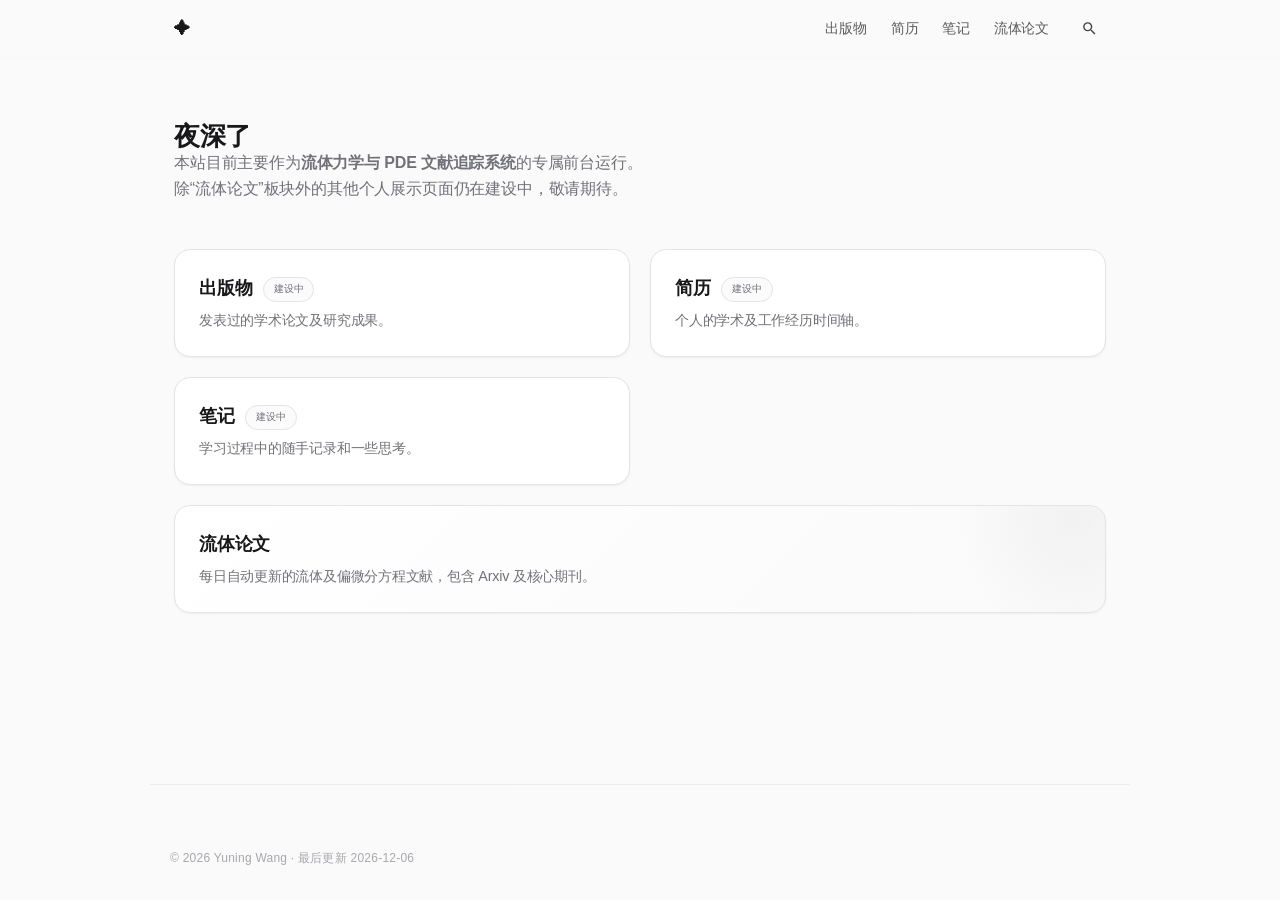
==== index.html @ fb89b142 "style: apply high-end aesthetic guidelines (impeccable & taste-skill)" ====
<!DOCTYPE html>
<html lang="zh-CN">
<head>
    <meta charset="UTF-8">
    <meta name="viewport" content="width=device-width, initial-scale=1.0">
    <meta name="description" content="个人主页 — 出版物、简历与学习笔记">
    <link rel="icon" href="data:image/svg+xml,<svg xmlns='http://www.w3.org/2000/svg' viewBox='0 0 100 100'><text y='.9em' font-size='90'>✦</text></svg>">
    <title>主页</title>
    <link rel="stylesheet" href="style.css">
    <script src="script.js" defer></script>
    <script src="search.js" defer></script>
</head>
<body>
    <nav class="navbar">
        <div class="nav-inner">
            <a href="index.html" class="nav-logo">✦</a>
            <div class="nav-links">
                <a href="publications.html">出版物</a>
                <a href="resume.html">简历</a>
                <a href="notes.html">笔记</a>
                <a href="fluids.html">流体论文</a>
                <button id="search-btn" class="search-btn" aria-label="搜索"><svg viewBox="0 0 24 24"><path d="M15.5 14h-.79l-.28-.27A6.471 6.471 0 0 0 16 9.5 6.5 6.5 0 1 0 9.5 16c1.61 0 3.09-.59 4.23-1.57l.27.28v.79l5 4.99L20.49 19l-4.99-5zm-6 0C7.01 14 5 11.99 5 9.5S7.01 5 9.5 5 14 7.01 14 9.5 11.99 14 9.5 14z"/></svg></button>
            </div>
        </div>
    </nav>

    <div id="search-overlay" class="search-overlay">
        <div class="search-panel">
            <div class="search-box">
                <div class="search-input-wrapper">
                    <svg viewBox="0 0 24 24"><path d="M15.5 14h-.79l-.28-.27A6.471 6.471 0 0 0 16 9.5 6.5 6.5 0 1 0 9.5 16c1.61 0 3.09-.59 4.23-1.57l.27.28v.79l5 4.99L20.49 19l-4.99-5zm-6 0C7.01 14 5 11.99 5 9.5S7.01 5 9.5 5 14 7.01 14 9.5 11.99 14 9.5 14z"/></svg>
                    <input id="search-input" class="search-input" type="text" placeholder="搜索" autocomplete="off">
                </div>
                <div id="search-label" class="search-results-label">快速链接</div>
                <div id="search-results" class="search-results"></div>
            </div>
        </div>
    </div>

    <main class="main stagger">
        <h1 class="page-title fade-in" id="greeting">你好</h1>
        <p class="page-desc fade-in" style="line-height: 1.6;">
            本站目前主要作为<strong>流体力学与 PDE 文献追踪系统</strong>的专属前台运行。<br>
            除“流体论文”板块外的其他个人展示页面仍在建设中，敬请期待。
        </p>
        
        <div class="bento-grid stagger fade-in">
            <a href="publications.html" class="bento-card fade-in">
                <span class="bento-title">出版物 <span class="badge construction">建设中</span></span>
                <span class="bento-desc">发表过的学术论文及研究成果。</span>
            </a>
            <a href="resume.html" class="bento-card fade-in">
                <span class="bento-title">简历 <span class="badge construction">建设中</span></span>
                <span class="bento-desc">个人的学术及工作经历时间轴。</span>
            </a>
            <a href="notes.html" class="bento-card fade-in">
                <span class="bento-title">笔记 <span class="badge construction">建设中</span></span>
                <span class="bento-desc">学习过程中的随手记录和一些思考。</span>
            </a>
            <a href="fluids.html" class="bento-card featured fade-in">
                <span class="bento-title">流体论文</span>
                <span class="bento-desc">每日自动更新的流体及偏微分方程文献，包含 Arxiv 及核心期刊。</span>
            </a>
        </div>
    </main>

    <footer class="site-footer">
        <span id="last-updated"></span>
    </footer>
</body>
</html>
---- style.css ----
:root {
    --bg: #fafafa;
    --text: #18181b;
    --text-secondary: #71717a;
    --border: #e4e4e7;
    --hover: rgba(0, 0, 0, 0.04);
    --accent: #18181b;
    --link: #0066cc;
    --nav-bg: rgba(250, 250, 250, 0.72);
    --surface: #ffffff;
    --shadow-sm: 0 1px 2px 0 rgba(0, 0, 0, 0.05);
    --shadow-md: 0 4px 6px -1px rgba(0, 0, 0, 0.1), 0 2px 4px -1px rgba(0, 0, 0, 0.06);
}

@media (prefers-color-scheme: dark) {
    :root {
        --bg: #09090b;
        --text: #f4f4f5;
        --text-secondary: #a1a1aa;
        --border: #27272a;
        --hover: rgba(255, 255, 255, 0.08);
        --accent: #f4f4f5;
        --link: #3b82f6;
        --nav-bg: rgba(9, 9, 11, 0.72);
        --surface: #18181b;
        --shadow-sm: 0 1px 2px 0 rgba(0, 0, 0, 0.5), inset 0 0 0 1px rgba(255, 255, 255, 0.1);
        --shadow-md: 0 4px 6px -1px rgba(0, 0, 0, 0.5), 0 2px 4px -1px rgba(0, 0, 0, 0.3), inset 0 0 0 1px rgba(255, 255, 255, 0.1);
    }
}

* {
    margin: 0;
    padding: 0;
    box-sizing: border-box;
}

html {
    scroll-behavior: smooth;
}

body {
    font-family: -apple-system, BlinkMacSystemFont, "Segoe UI", Roboto, Helvetica, Arial, sans-serif;
    line-height: 1.6;
    color: var(--text);
    background-color: var(--bg);
    display: flex;
    flex-direction: column;
    min-height: 100vh;
    padding: env(safe-area-inset-top) env(safe-area-inset-right) env(safe-area-inset-bottom) env(safe-area-inset-left);
    -webkit-font-smoothing: antialiased;
    -moz-osx-font-smoothing: grayscale;
    font-size: 15px;
    letter-spacing: -0.015em;
}

/* ========== Selection ========== */
::selection {
    background: rgba(0, 102, 204, 0.2);
    color: var(--text);
}

/* ========== Navbar ========== */
.navbar {
    width: 100%;
    background: var(--nav-bg);
    border-bottom: 1px solid rgba(210, 210, 215, 0.1);
    position: sticky;
    top: 0;
    z-index: 100;
    backdrop-filter: saturate(180%) blur(20px);
    -webkit-backdrop-filter: saturate(180%) blur(20px);
}

@media (prefers-color-scheme: dark) {
    .navbar {
        border-bottom: 1px solid rgba(66, 66, 69, 0.3);
    }
}

.nav-inner {
    max-width: 980px;
    margin: 0 auto;
    padding: 12px 24px;
    display: flex;
    justify-content: space-between;
    align-items: center;
}

.nav-logo {
    font-weight: 600;
    font-size: 1rem;
    color: var(--text);
    text-decoration: none;
    letter-spacing: -0.01em;
    transition: opacity 0.2s ease;
}

.nav-logo:hover {
    opacity: 0.7;
}

.nav-links {
    display: flex;
    align-items: center;
    gap: 24px;
}

.nav-links a {
    color: var(--text);
    text-decoration: none;
    font-size: 0.85rem;
    font-weight: 400;
    opacity: 0.7;
    transition: opacity 0.2s cubic-bezier(0.16, 1, 0.3, 1);
}

.nav-links a:hover,
.nav-links a.active {
    opacity: 1;
}

/* Mobile nav */
@media (max-width: 520px) {
    .nav-inner {
        padding: 12px 16px;
    }
    .nav-links {
        gap: 16px;
    }
}

/* ========== Main Content ========== */
.main {
    flex: 1;
    width: 100%;
    max-width: 980px;
    margin: 0 auto;
    padding: 64px 24px 96px;
}

@media (max-width: 520px) {
    .main {
        padding: 48px 16px 80px;
    }
}

/* ========== Typography ========== */
.page-title {
    font-size: 2rem;
    font-weight: 700;
    letter-spacing: -0.04em;
    line-height: 1.1;
    margin-bottom: 12px;
    text-wrap: balance;
}

.page-desc {
    font-size: 1rem;
    color: var(--text-secondary);
    letter-spacing: -0.01em;
    margin-bottom: 48px;
}

h2 {
    font-size: 1.25rem;
    font-weight: 600;
    letter-spacing: -0.02em;
    margin-top: 48px;
    margin-bottom: 20px;
    color: var(--text);
}

h3 {
    font-size: 1.05rem;
    font-weight: 600;
    letter-spacing: -0.01em;
    margin-bottom: 8px;
}

.prose {
    font-size: 0.95rem;
    line-height: 1.6;
    color: var(--text-secondary);
}

.prose p {
    margin-bottom: 1.4rem;
}

.prose ul, .prose ol {
    margin-bottom: 1.4rem;
    padding-left: 1.4rem;
}

.prose li {
    margin-bottom: 0.6rem;
}

.prose a {
    color: var(--link);
    text-decoration: none;
    transition: opacity 0.2s ease;
}

.prose a:hover {
    opacity: 0.7;
    text-decoration: underline;
}

/* ========== Index Bento Grid ========== */
.bento-grid {
    display: grid;
    grid-template-columns: repeat(1, 1fr);
    gap: 20px;
    margin-top: 32px;
}

@media (min-width: 640px) {
    .bento-grid {
        grid-template-columns: repeat(2, 1fr);
    }
}

.bento-card {
    background: var(--surface);
    border: 1px solid var(--border);
    border-radius: 16px;
    padding: 24px;
    text-decoration: none;
    color: inherit;
    transition: transform 0.3s cubic-bezier(0.16, 1, 0.3, 1), box-shadow 0.3s cubic-bezier(0.16, 1, 0.3, 1), background 0.3s;
    display: flex;
    flex-direction: column;
    box-shadow: var(--shadow-sm);
}

.bento-card:hover {
    transform: translateY(-2px);
    box-shadow: var(--shadow-md);
    background: var(--bg);
}

.bento-card:active {
    transform: scale(0.98);
}

@media (min-width: 640px) {
    .bento-card.featured {
        grid-column: span 2;
        background: linear-gradient(135deg, var(--surface) 0%, var(--bg) 100%);
        position: relative;
        overflow: hidden;
    }
}
.bento-card.featured::after {
    content: '';
    position: absolute;
    right: -10%;
    bottom: -30%;
    width: 250px;
    height: 250px;
    background: radial-gradient(circle, var(--border) 0%, transparent 70%);
    opacity: 0.4;
    z-index: 0;
    pointer-events: none;
    transition: opacity 0.3s;
}
.bento-card.featured:hover::after {
    opacity: 0.6;
}
.bento-card.featured > * {
    position: relative;
    z-index: 1;
}

.bento-title {
    font-size: 1.1rem;
    font-weight: 600;
    margin-bottom: 8px;
    color: var(--text);
}

.bento-desc {
    font-size: 0.9rem;
    color: var(--text-secondary);
    line-height: 1.5;
}

/* ========== Section Divider ========== */
.divider {
    border: none;
    border-top: 1px solid var(--border);
    margin: 40px 0;
}

/* ========== Timeline (Resume) ========== */
.timeline {
    position: relative;
    padding-left: 24px;
}

.timeline::before {
    content: '';
    position: absolute;
    left: 4px;
    top: 6px;
    bottom: 0;
    width: 1px;
    background: var(--border);
}

.timeline-item {
    position: relative;
    margin-bottom: 32px;
}

.timeline-item::before {
    content: '';
    position: absolute;
    left: -24px;
    top: 6px;
    width: 9px;
    height: 9px;
    border-radius: 50%;
    background: var(--border);
    border: 2px solid var(--bg);
    transition: background 0.3s ease;
}

.timeline-item:hover::before {
    background: var(--text);
}

.timeline-header {
    display: flex;
    justify-content: space-between;
    align-items: baseline;
    margin-bottom: 6px;
    flex-wrap: wrap;
    gap: 8px;
}

.timeline-title {
    font-size: 1.05rem;
    font-weight: 600;
    color: var(--text);
}

.timeline-date {
    font-size: 0.85rem;
    color: var(--text-secondary);
    font-variant-numeric: tabular-nums;
    letter-spacing: 0.01em;
}

.timeline-desc {
    font-size: 0.95rem;
    color: var(--text-secondary);
    line-height: 1.5;
}

/* ========== Publication & Note List ========== */
.item-list {
    list-style: none;
}

.item-link {
    display: block;
    padding: 16px 20px;
    margin: 0 -20px;
    border-radius: 12px;
    text-decoration: none;
    color: inherit;
    background: transparent;
    transition: background 0.3s cubic-bezier(0.2, 0.8, 0.2, 1), transform 0.2s cubic-bezier(0.2, 0.8, 0.2, 1);
    position: relative;
}

.item-link:hover {
    background: var(--hover);
}

.item-link:active {
    transform: scale(0.98);
}

.item-title {
    font-size: 1rem;
    font-weight: 600;
    letter-spacing: -0.015em;
    line-height: 1.4;
    display: block;
    margin-bottom: 6px;
    color: var(--text);
}

.item-meta {
    font-size: 0.8rem;
    color: var(--text-secondary);
    display: flex;
    align-items: center;
    flex-wrap: wrap;
    gap: 8px;
}

/* Pill Badges */
.pill {
    display: inline-block;
    padding: 2px 8px;
    border-radius: 9999px;
    background: var(--border);
    color: var(--text);
    font-size: 0.75rem;
    font-weight: 500;
    letter-spacing: 0.01em;
}

.pill.outline {
    background: transparent;
    border: 1px solid var(--border);
    color: var(--text-secondary);
}

/* ========== Markdown Body (Post) ========== */
.md-body {
    line-height: 1.7;
    font-size: 1rem;
    color: var(--text);
}

.md-body h1 {
    font-size: 1.6rem;
    font-weight: 700;
    letter-spacing: -0.03em;
    margin-bottom: 16px;
    line-height: 1.2;
    text-wrap: balance;
}

.md-body h2 {
    font-size: 1.3rem;
    margin-top: 48px;
    margin-bottom: 20px;
    padding-bottom: 12px;
    border-bottom: 1px solid var(--border);
    text-wrap: balance;
}

.md-body h3 {
    font-size: 1.1rem;
    margin-top: 36px;
    margin-bottom: 16px;
    text-wrap: balance;
}

.md-body p {
    margin-bottom: 1.4rem;
    color: var(--text);
    max-width: 70ch;
    text-wrap: pretty;
}

.md-body strong {
    color: var(--text);
    font-weight: 600;
}

.md-body a {
    color: var(--link);
    text-decoration: none;
}

.md-body a:hover {
    text-decoration: underline;
}

.md-body ul, .md-body ol {
    padding-left: 1.5rem;
    margin-bottom: 1.4rem;
}

.md-body li {
    margin-bottom: 0.5rem;
}

.md-body code {
    font-family: "SF Mono", ui-monospace, Menlo, Consolas, monospace;
    font-size: 0.85em;
    background: var(--hover);
    padding: 0.2em 0.4em;
    border-radius: 6px;
}

.md-body pre {
    background: var(--hover);
    border: 1px solid var(--border);
    border-radius: 12px;
    padding: 20px;
    overflow-x: auto;
    margin-bottom: 1.5rem;
    font-size: 0.85rem;
    line-height: 1.6;
}

.md-body pre code {
    background: transparent;
    padding: 0;
    border: none;
    border-radius: 0;
}

.md-body blockquote {
    border-left: 4px solid var(--border);
    padding-left: 20px;
    margin: 0 0 1.5rem 0;
    color: var(--text-secondary);
    font-style: italic;
}

.md-body hr {
    border: none;
    border-top: 1px solid var(--border);
    margin: 40px 0;
}

.md-body img {
    max-width: 100%;
    border-radius: 12px;
    margin: 24px 0;
}

/* ========== Footer ========== */
.site-footer {
    max-width: 980px;
    width: 100%;
    margin: 0 auto;
    padding: 32px 24px 48px;
    font-size: 0.8rem;
    color: var(--text-secondary);
    border-top: 1px solid var(--border);
    display: flex;
    justify-content: space-between;
    align-items: center;
    gap: 16px;
    flex-wrap: wrap;
}

@media (max-width: 520px) {
    .site-footer {
        padding: 24px 16px 36px;
        flex-direction: column;
        align-items: flex-start;
        gap: 8px;
    }
}

/* ========== Search Button ========== */
.search-btn {
    background: transparent;
    border: none;
    color: var(--text);
    cursor: pointer;
    padding: 8px;
    display: flex;
    align-items: center;
    justify-content: center;
    transition: transform 0.2s cubic-bezier(0.2, 0.8, 0.2, 1), opacity 0.2s ease;
    opacity: 0.8;
}

.search-btn:hover {
    opacity: 1;
}

.search-btn:active {
    transform: scale(0.9);
}

.search-btn svg {
    width: 17px;
    height: 17px;
    fill: currentColor;
}

/* ========== Search Overlay ========== */
.search-overlay {
    position: fixed;
    inset: 0;
    z-index: 200;
    background: rgba(250, 250, 250, 0.6);
    backdrop-filter: blur(20px) saturate(180%);
    -webkit-backdrop-filter: blur(20px) saturate(180%);
    opacity: 0;
    visibility: hidden;
    transition: opacity 0.4s cubic-bezier(0.16, 1, 0.3, 1), visibility 0.4s;
}

@media (prefers-color-scheme: dark) {
    .search-overlay {
        background: rgba(9, 9, 11, 0.6);
    }
}

.search-overlay.open {
    opacity: 1;
    visibility: visible;
}

.search-panel {
    width: 100%;
    padding: 0 24px;
    transform: translateY(-20px);
    opacity: 0;
    transition: transform 0.5s cubic-bezier(0.16, 1, 0.3, 1), opacity 0.4s cubic-bezier(0.16, 1, 0.3, 1);
}

.search-overlay.open .search-panel {
    transform: translateY(0);
    opacity: 1;
    padding-top: 100px;
}

.search-box {
    max-width: 980px;
    margin: 0 auto;
}

.search-input-wrapper {
    display: flex;
    align-items: center;
    gap: 20px;
    margin-bottom: 48px;
    border-bottom: 1px solid var(--border);
    padding-bottom: 16px;
}

.search-input-wrapper svg {
    width: 32px;
    height: 32px;
    fill: var(--text-secondary);
    flex-shrink: 0;
}

.search-input {
    width: 100%;
    border: none;
    background: transparent;
    color: var(--text);
    font-size: 2.2rem;
    font-weight: 700;
    font-family: inherit;
    outline: none;
    letter-spacing: -0.03em;
}

.search-input::placeholder {
    color: var(--text-secondary);
    opacity: 0.5;
}

@media (max-width: 520px) {
    .search-input {
        font-size: 1.6rem;
    }
    .search-input-wrapper svg {
        width: 24px;
        height: 24px;
    }
}

.search-results-label {
    font-size: 0.75rem;
    color: var(--text-secondary);
    margin-bottom: 20px;
    font-weight: 600;
    letter-spacing: 0.04em;
    text-transform: uppercase;
}

.search-results {
    max-height: 50vh;
    overflow-y: auto;
}

.search-result-item {
    display: flex;
    align-items: center;
    padding: 16px;
    margin: 0 -16px;
    border-radius: 12px;
    text-decoration: none;
    color: inherit;
    transition: background 0.2s cubic-bezier(0.2, 0.8, 0.2, 1), transform 0.2s cubic-bezier(0.2, 0.8, 0.2, 1);
}

.search-result-item:hover {
    background: var(--hover);
}

.search-result-item:active {
    transform: scale(0.98);
}

.search-result-item::before {
    content: '→';
    margin-right: 16px;
    color: var(--text-secondary);
    font-size: 1.1rem;
}

.search-result-title {
    font-size: 1rem;
    font-weight: 600;
    color: var(--text);
}

.search-result-desc {
    display: none;
}

.search-empty {
    padding: 24px 0;
    color: var(--text-secondary);
    font-size: 1rem;
}

/* ========== Animations ========== */
.fade-in {
    animation: fadeIn 0.8s cubic-bezier(0.16, 1, 0.3, 1) both;
}

@keyframes fadeIn {
    from { 
        opacity: 0; 
        transform: translateY(16px); 
    }
    to { 
        opacity: 1; 
        transform: translateY(0); 
    }
}

/* Stagger children */
.stagger > *:nth-child(1) { animation-delay: 0.05s; }
.stagger > *:nth-child(2) { animation-delay: 0.1s; }
.stagger > *:nth-child(3) { animation-delay: 0.15s; }
.stagger > *:nth-child(4) { animation-delay: 0.2s; }
.stagger > *:nth-child(5) { animation-delay: 0.25s; }
.stagger > *:nth-child(6) { animation-delay: 0.3s; }
.stagger > *:nth-child(7) { animation-delay: 0.35s; }
.stagger > *:nth-child(8) { animation-delay: 0.4s; }

/* ========== Print ========== */
@media print {
    .navbar, .site-footer, .search-overlay { display: none; }
    .main { max-width: 100%; padding: 0; }
    body { font-size: 12pt; }
}

/* ====================================================================
   Fluids Reference Manager Layout
   ==================================================================== */

.fluids-layout {
    display: flex;
    gap: 48px;
    align-items: flex-start;
}

/* ---------- Left Sidebar (Folders) ---------- */
.fluids-sidebar {
    flex: 0 0 200px;
    position: sticky;
    top: 60px;
    max-height: calc(100vh - 80px);
    overflow-y: auto;
    padding-bottom: 24px;
}

.fluids-sidebar::-webkit-scrollbar {
    width: 0;
}

.folder-group {
    margin-bottom: 24px;
}

.folder-header {
    font-size: 0.75rem;
    font-weight: 600;
    color: var(--text-secondary);
    text-transform: uppercase;
    letter-spacing: 0.04em;
    margin-bottom: 8px;
    padding-left: 8px;
    opacity: 0.8;
}

.folder-list {
    list-style: none;
    padding: 0;
    margin: 0;
}

.folder-link {
    display: flex;
    align-items: center;
    justify-content: space-between;
    padding: 6px 8px;
    border-radius: 8px;
    color: var(--text-secondary);
    text-decoration: none;
    font-size: 0.85rem;
    transition: all 0.2s cubic-bezier(0.25, 0.1, 0.25, 1);
}

.folder-link:hover {
    color: var(--text);
}

.folder-link.active {
    background: var(--surface);
    color: var(--text);
    font-weight: 500;
    box-shadow: 0 1px 3px rgba(0,0,0,0.06), 0 1px 2px rgba(0,0,0,0.04);
}

.folder-link.active .sidebar-count {
    background: transparent;
}

.sidebar-count {
    font-size: 0.7rem;
    color: var(--text-secondary);
    opacity: 0.8;
    background: var(--hover);
    padding: 2px 6px;
    border-radius: 12px;
    font-variant-numeric: tabular-nums;
}

/* ---------- Right Content Area ---------- */
.fluids-content {
    flex: 1;
    min-width: 0;
}

.content-header {
    display: flex;
    justify-content: space-between;
    align-items: center;
    margin-bottom: 32px;
}

.page-title {
    margin: 0;
    font-size: 1.6rem;
    font-weight: 600;
    letter-spacing: -0.01em;
    text-wrap: balance;
}

.action-btn {
    padding: 6px 14px;
    font-size: 0.8rem;
    font-family: inherit;
    font-weight: 500;
    background: var(--surface);
    color: var(--text-secondary);
    border: 1px solid var(--border);
    border-radius: 9999px;
    cursor: pointer;
    transition: all 0.25s cubic-bezier(0.25, 0.1, 0.25, 1);
}

.action-btn:hover {
    color: var(--text);
    box-shadow: 0 2px 6px rgba(0,0,0,0.05);
    transform: translateY(-1px);
}

/* ---------- Segmented Control (Sidebar Tabs) ---------- */
.sidebar-tabs {
    display: flex;
    background: var(--hover);
    border-radius: 8px;
    padding: 2px;
    margin-bottom: 12px;
}

.sidebar-tab {
    flex: 1;
    text-align: center;
    font-size: 0.75rem;
    padding: 6px 0;
    color: var(--text-secondary);
    background: transparent;
    border: none;
    border-radius: 6px;
    cursor: pointer;
    font-weight: 500;
    transition: all 0.2s;
}

.sidebar-tab.active {
    background: var(--surface);
    color: var(--text);
    box-shadow: var(--shadow-sm);
}

/* ---------- Filter Tags ---------- */
.filter-tags {
    display: flex;
    gap: 8px;
    margin-bottom: 24px;
    flex-wrap: wrap;
    min-height: 28px;
}

.filter-tag {
    display: inline-flex;
    align-items: center;
    padding: 4px 12px;
    background: var(--surface);
    color: var(--text-secondary);
    font-size: 0.75rem;
    font-weight: 500;
    border-radius: 9999px;
    border: 1px solid var(--border);
}

.filter-tag-close {
    margin-left: 6px;
    cursor: pointer;
    font-size: 0.8rem;
    opacity: 0.6;
    transition: all 0.2s;
}

.filter-tag-close:hover {
    opacity: 1;
    color: var(--text);
}

/* ---------- Paper List ---------- */
.paper-group {
    margin-bottom: 32px;
}

.paper-group-header {
    font-size: 0.85rem;
    font-weight: 600;
    color: var(--text-secondary);
    margin-top: 0;
    margin-bottom: 12px;
    position: sticky;
    top: 59px; /* Overlap navbar by 1px to prevent sub-pixel bleeding gap */
    background: var(--nav-bg);
    padding: 8px 0;
    backdrop-filter: blur(10px);
    -webkit-backdrop-filter: blur(10px);
    z-index: 10;
    text-wrap: balance;
}

.paper-list {
    list-style: none;
    padding: 0;
    margin: 0;
}

.paper-list li {
    border-bottom: 1px solid var(--border);
}

.paper-list li:last-child {
    border-bottom: none;
}

.paper-link {
    display: block;
    padding: 12px 0;
    text-decoration: none;
    transition: opacity 0.2s;
}

.paper-link:hover {
    opacity: 0.8;
}

/* Read status */
.paper-link.read .paper-title {
    color: var(--text-secondary);
    font-weight: 400;
}

.paper-title-row {
    display: flex;
    align-items: flex-start;
    gap: 8px;
    margin-bottom: 4px;
}

.paper-title {
    font-size: 1rem;
    font-weight: 500;
    color: var(--text);
    line-height: 1.4;
    flex: 1;
    text-wrap: balance;
}

.paper-star {
    background: none;
    border: none;
    font-size: 1.1rem;
    color: var(--text-secondary);
    opacity: 0.2;
    cursor: pointer;
    padding: 0;
    margin-top: 2px;
    transition: all 0.2s;
}

.paper-star:hover {
    opacity: 0.8;
    transform: scale(1.1);
}

.paper-star.active {
    opacity: 1;
    color: #f5a623;
}

.paper-meta {
    font-size: 0.8rem;
    color: var(--text-secondary);
    padding-left: 24px; /* Align with title (skip star) */
}

/* ---------- Responsive ---------- */
@media (max-width: 768px) {
    .fluids-layout {
        flex-direction: column;
        gap: 16px;
    }
    .fluids-sidebar {
        flex: none;
        width: 100%;
        position: static;
        max-height: none;
        padding-bottom: 8px;
    }
    .folder-group {
        margin-top: 16px !important;
    }
    .folder-list {
        max-height: 180px;
        overflow-y: auto;
        -webkit-overflow-scrolling: touch;
        border: 1px solid var(--border);
        border-radius: 8px;
        padding: 4px;
        background: var(--surface);
    }
    /* Scrollbar for mobile lists */
    .folder-list::-webkit-scrollbar {
        width: 4px;
    }
    .folder-list::-webkit-scrollbar-thumb {
        background: var(--border);
        border-radius: 4px;
    }
}



/* ---------- Miscellaneous ---------- */
.badge.construction {
    display: inline-block;
    font-size: 0.65rem;
    padding: 3px 10px;
    background: var(--nav-bg);
    border: 1px solid var(--border);
    color: var(--text-secondary);
    border-radius: 999px;
    margin-left: 6px;
    vertical-align: middle;
    font-weight: 500;
}

.action-btn:hover {
    background: var(--bg-secondary);
    border-color: var(--border);
    color: var(--text);
}

.action-btn:active {
    transform: scale(0.96);
}

.site-footer {
    text-align: center;
    padding: 64px 20px 32px;
    font-size: 0.75rem;
    color: var(--text-secondary);
    opacity: 0.6;
    letter-spacing: 0.02em;
}

.footer-disclaimer {
    max-width: 680px;
    margin: 0 auto 12px;
    line-height: 1.6;
}
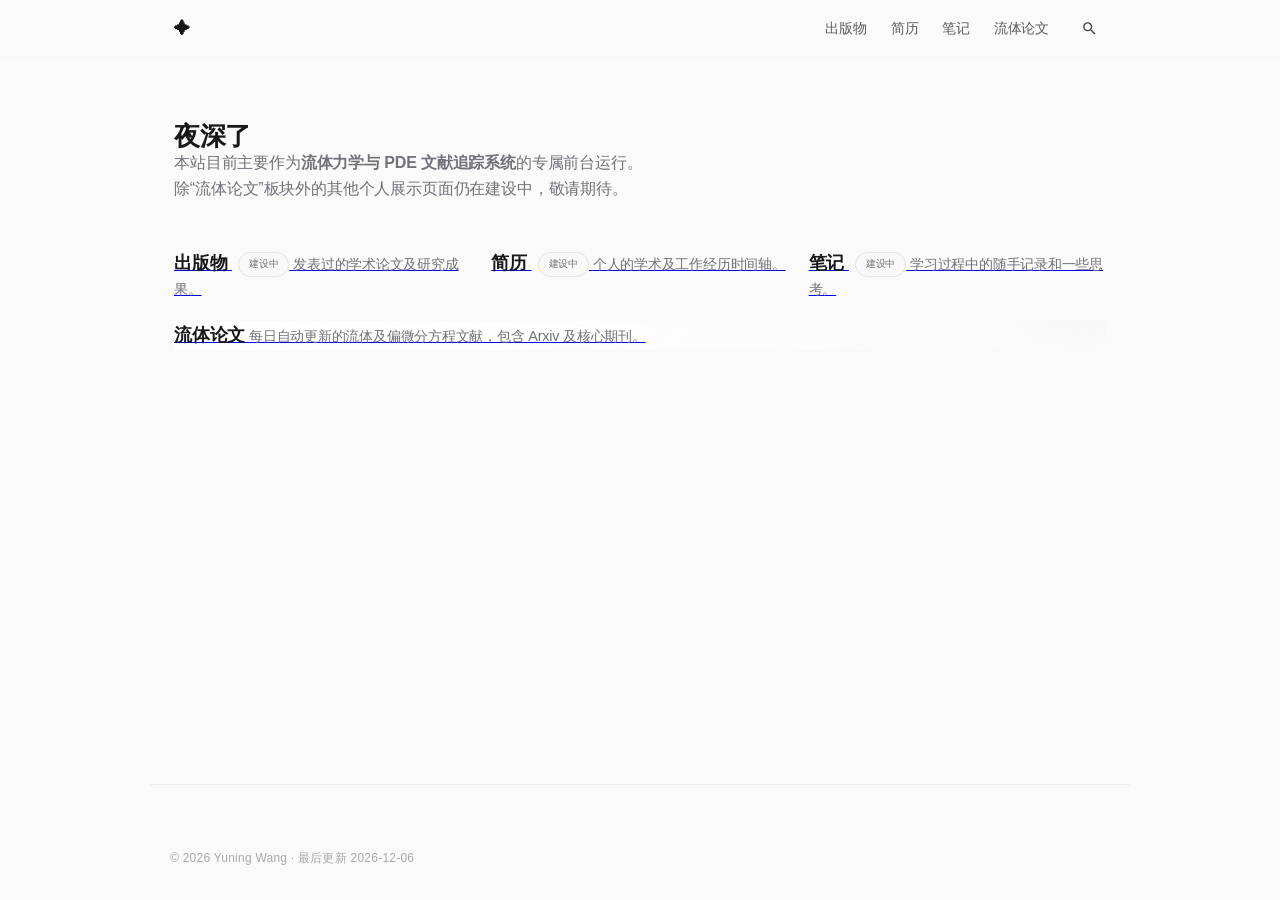
==== commit c8fb1c63: "fix: resolve bento grid gap, center abstract container, and render MathJax in paper list" ====
--- a/index.html
+++ b/index.html
@@ -53,7 +53,7 @@
                 <span class="bento-title">简历 <span class="badge construction">建设中</span></span>
                 <span class="bento-desc">个人的学术及工作经历时间轴。</span>
             </a>
-            <a href="notes.html" class="bento-card fade-in">
+            <a href="notes.html" class="bento-card span-tablet fade-in">
                 <span class="bento-title">笔记 <span class="badge construction">建设中</span></span>
                 <span class="bento-desc">学习过程中的随手记录和一些思考。</span>
             </a>
--- a/style.css
+++ b/style.css
@@ -219,32 +219,9 @@
     .bento-grid {
         grid-template-columns: repeat(2, 1fr);
     }
-}
-
-.bento-card {
-    background: var(--surface);
-    border: 1px solid var(--border);
-    border-radius: 16px;
-    padding: 24px;
-    text-decoration: none;
-    color: inherit;
-    transition: transform 0.3s cubic-bezier(0.16, 1, 0.3, 1), box-shadow 0.3s cubic-bezier(0.16, 1, 0.3, 1), background 0.3s;
-    display: flex;
-    flex-direction: column;
-    box-shadow: var(--shadow-sm);
-}
-
-.bento-card:hover {
-    transform: translateY(-2px);
-    box-shadow: var(--shadow-md);
-    background: var(--bg);
-}
-
-.bento-card:active {
-    transform: scale(0.98);
-}
-
-@media (min-width: 640px) {
+    .bento-card.span-tablet {
+        grid-column: span 2;
+    }
     .bento-card.featured {
         grid-column: span 2;
         background: linear-gradient(135deg, var(--surface) 0%, var(--bg) 100%);
@@ -252,6 +229,19 @@
         overflow: hidden;
     }
 }
+
+@media (min-width: 1024px) {
+    .bento-grid {
+        grid-template-columns: repeat(3, 1fr);
+    }
+    .bento-card.span-tablet {
+        grid-column: span 1;
+    }
+    .bento-card.featured {
+        grid-column: span 3;
+    }
+}
+
 .bento-card.featured::after {
     content: '';
     position: absolute;
@@ -426,6 +416,8 @@
     line-height: 1.7;
     font-size: 1rem;
     color: var(--text);
+    max-width: 70ch;
+    margin: 0 auto;
 }
 
 .md-body h1 {
@@ -456,7 +448,6 @@
 .md-body p {
     margin-bottom: 1.4rem;
     color: var(--text);
-    max-width: 70ch;
     text-wrap: pretty;
 }
 
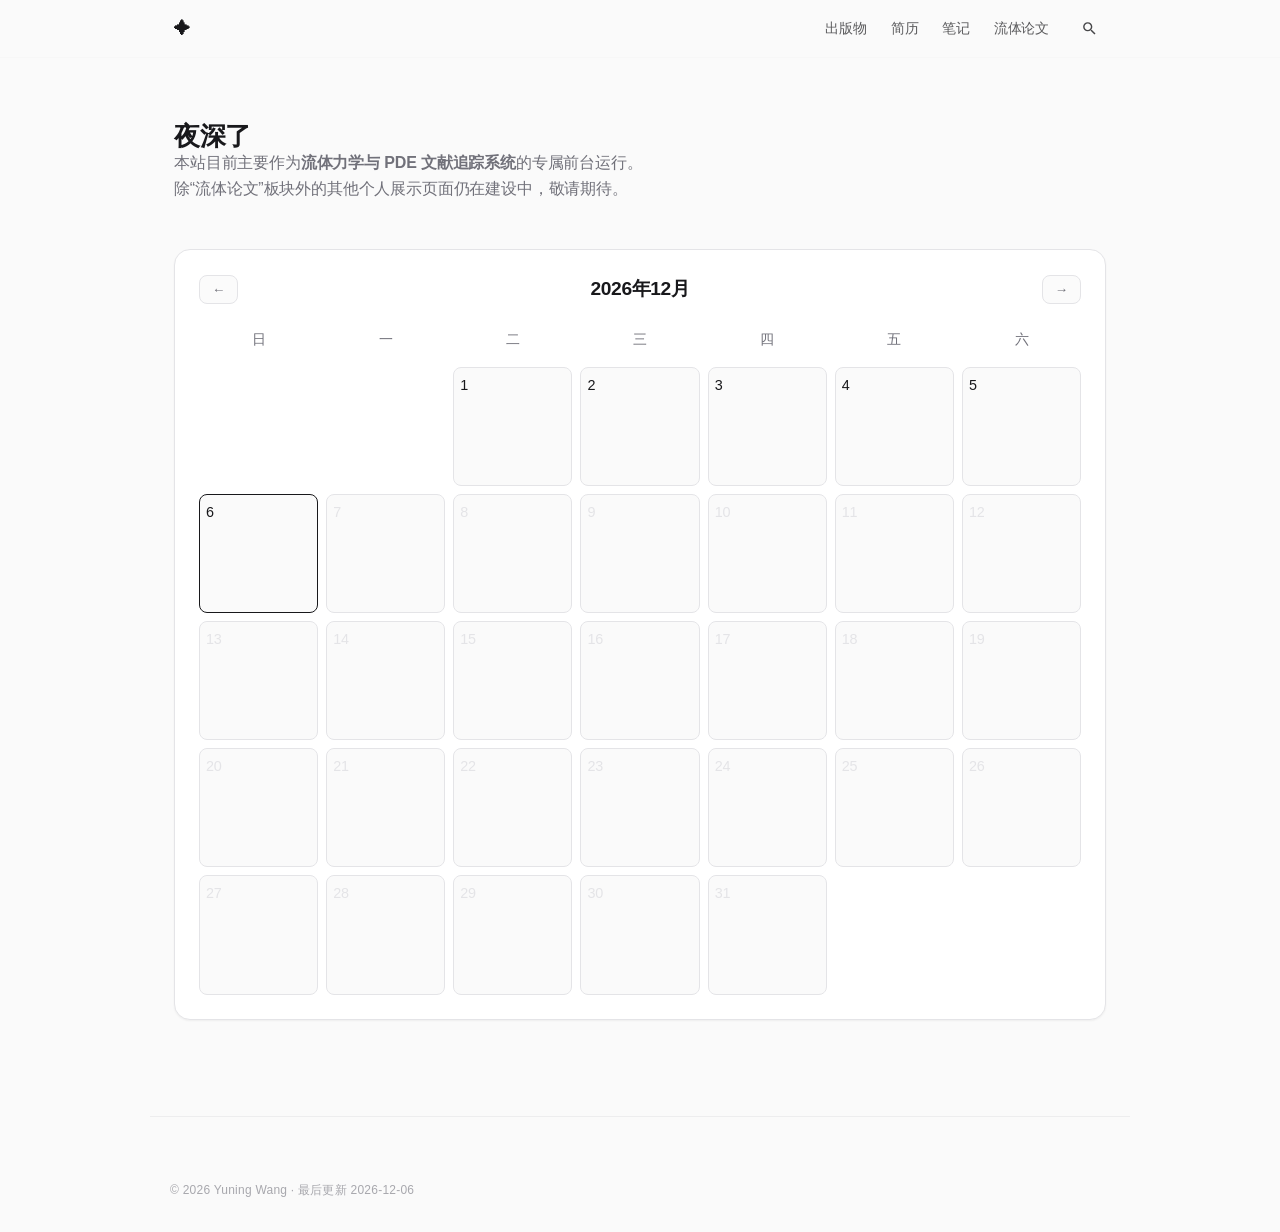
==== commit fc3e7ed0: "feat: replace bento grid with dynamic activity calendar" ====
--- a/index.html
+++ b/index.html
@@ -44,23 +44,27 @@
             除“流体论文”板块外的其他个人展示页面仍在建设中，敬请期待。
         </p>
         
-        <div class="bento-grid stagger fade-in">
-            <a href="publications.html" class="bento-card fade-in">
-                <span class="bento-title">出版物 <span class="badge construction">建设中</span></span>
-                <span class="bento-desc">发表过的学术论文及研究成果。</span>
-            </a>
-            <a href="resume.html" class="bento-card fade-in">
-                <span class="bento-title">简历 <span class="badge construction">建设中</span></span>
-                <span class="bento-desc">个人的学术及工作经历时间轴。</span>
-            </a>
-            <a href="notes.html" class="bento-card span-tablet fade-in">
-                <span class="bento-title">笔记 <span class="badge construction">建设中</span></span>
-                <span class="bento-desc">学习过程中的随手记录和一些思考。</span>
-            </a>
-            <a href="fluids.html" class="bento-card featured fade-in">
-                <span class="bento-title">流体论文</span>
-                <span class="bento-desc">每日自动更新的流体及偏微分方程文献，包含 Arxiv 及核心期刊。</span>
-            </a>
+        <div class="calendar-container fade-in">
+            <div class="calendar-header">
+                <button id="cal-prev" class="cal-nav-btn">←</button>
+                <h2 id="cal-month" class="cal-month-title">2026年7月</h2>
+                <button id="cal-next" class="cal-nav-btn">→</button>
+            </div>
+            <div class="calendar-grid">
+                <div class="cal-day-header">日</div>
+                <div class="cal-day-header">一</div>
+                <div class="cal-day-header">二</div>
+                <div class="cal-day-header">三</div>
+                <div class="cal-day-header">四</div>
+                <div class="cal-day-header">五</div>
+                <div class="cal-day-header">六</div>
+                <!-- Calendar cells will be generated by script.js -->
+            </div>
+            
+            <div id="activity-detail" class="activity-detail" style="display: none;">
+                <h3 id="activity-date" class="activity-date"></h3>
+                <div id="activity-content" class="activity-content"></div>
+            </div>
         </div>
     </main>
 
--- a/style.css
+++ b/style.css
@@ -207,73 +207,195 @@
     text-decoration: underline;
 }
 
-/* ========== Index Bento Grid ========== */
-.bento-grid {
+/* ========== Calendar View ========== */
+.calendar-container {
+    background: var(--surface);
+    border: 1px solid var(--border);
+    border-radius: 16px;
+    padding: 24px;
+    margin-top: 32px;
+    box-shadow: var(--shadow-sm);
+}
+
+.calendar-header {
+    display: flex;
+    justify-content: space-between;
+    align-items: center;
+    margin-bottom: 24px;
+}
+
+.cal-month-title {
+    font-size: 1.2rem;
+    font-weight: 600;
+    margin: 0;
+    color: var(--text);
+}
+
+.cal-nav-btn {
+    background: var(--nav-bg);
+    border: 1px solid var(--border);
+    border-radius: 8px;
+    padding: 6px 12px;
+    cursor: pointer;
+    color: var(--text-secondary);
+    transition: all 0.2s;
+}
+
+.cal-nav-btn:hover {
+    background: var(--bg-secondary);
+    color: var(--text);
+}
+
+.calendar-grid {
     display: grid;
-    grid-template-columns: repeat(1, 1fr);
-    gap: 20px;
-    margin-top: 32px;
-}
-
-@media (min-width: 640px) {
-    .bento-grid {
-        grid-template-columns: repeat(2, 1fr);
-    }
-    .bento-card.span-tablet {
-        grid-column: span 2;
-    }
-    .bento-card.featured {
-        grid-column: span 2;
-        background: linear-gradient(135deg, var(--surface) 0%, var(--bg) 100%);
-        position: relative;
-        overflow: hidden;
-    }
-}
-
-@media (min-width: 1024px) {
-    .bento-grid {
-        grid-template-columns: repeat(3, 1fr);
-    }
-    .bento-card.span-tablet {
-        grid-column: span 1;
-    }
-    .bento-card.featured {
-        grid-column: span 3;
-    }
-}
-
-.bento-card.featured::after {
-    content: '';
-    position: absolute;
-    right: -10%;
-    bottom: -30%;
-    width: 250px;
-    height: 250px;
-    background: radial-gradient(circle, var(--border) 0%, transparent 70%);
-    opacity: 0.4;
-    z-index: 0;
-    pointer-events: none;
-    transition: opacity 0.3s;
-}
-.bento-card.featured:hover::after {
-    opacity: 0.6;
-}
-.bento-card.featured > * {
+    grid-template-columns: repeat(7, 1fr);
+    gap: 8px;
+}
+
+.cal-day-header {
+    text-align: center;
+    font-size: 0.85rem;
+    font-weight: 500;
+    color: var(--text-secondary);
+    margin-bottom: 8px;
+}
+
+.cal-cell {
+    aspect-ratio: 1;
+    border-radius: 8px;
+    border: 1px solid var(--border);
+    background: var(--bg);
+    display: flex;
+    flex-direction: column;
+    justify-content: space-between;
+    padding: 6px;
+    cursor: pointer;
+    transition: all 0.2s;
     position: relative;
-    z-index: 1;
-}
-
-.bento-title {
+}
+
+.cal-cell.empty {
+    visibility: hidden;
+}
+
+.cal-cell:hover {
+    border-color: var(--text-secondary);
+    transform: translateY(-2px);
+    box-shadow: var(--shadow-sm);
+}
+
+.cal-cell.active-day {
+    border-color: var(--text);
+    background: var(--surface);
+}
+
+.cal-date-num {
+    font-size: 0.9rem;
+    font-weight: 500;
+    color: var(--text);
+}
+
+.cal-cell.disabled .cal-date-num {
+    color: var(--border);
+}
+
+.cal-activity {
+    display: flex;
+    flex-direction: column;
+    gap: 2px;
+    align-items: flex-end;
+}
+
+.act-badge {
+    font-size: 0.7rem;
+    font-weight: 600;
+    padding: 2px 6px;
+    border-radius: 999px;
+    background: var(--bg-secondary);
+    color: var(--text);
+}
+
+.act-badge.paper {
+    background: rgba(147, 197, 253, 0.2); /* subtle blue */
+    color: #3b82f6;
+}
+
+.act-badge.note {
+    background: rgba(167, 243, 208, 0.2); /* subtle green */
+    color: #10b981;
+}
+
+.activity-detail {
+    margin-top: 24px;
+    padding-top: 24px;
+    border-top: 1px dashed var(--border);
+    animation: fadeIn 0.3s ease;
+}
+
+.activity-date {
     font-size: 1.1rem;
     font-weight: 600;
-    margin-bottom: 8px;
-    color: var(--text);
-}
-
-.bento-desc {
-    font-size: 0.9rem;
-    color: var(--text-secondary);
+    margin: 0 0 16px 0;
+    color: var(--text);
+}
+
+.activity-list {
+    list-style: none;
+    padding: 0;
+    margin: 0;
+    display: flex;
+    flex-direction: column;
+    gap: 12px;
+}
+
+.activity-item {
+    display: flex;
+    align-items: flex-start;
+    gap: 12px;
+    padding: 12px;
+    border-radius: 8px;
+    background: var(--bg);
+    border: 1px solid var(--border);
+}
+
+.act-icon {
+    font-size: 1.2rem;
+    line-height: 1;
+}
+
+.act-text {
+    flex: 1;
+    font-size: 0.95rem;
     line-height: 1.5;
+}
+
+.act-text a {
+    color: var(--text);
+    text-decoration: none;
+    font-weight: 500;
+}
+
+.act-text a:hover {
+    text-decoration: underline;
+}
+
+@media (max-width: 640px) {
+    .calendar-container {
+        padding: 16px;
+    }
+    .cal-cell {
+        padding: 4px;
+    }
+    .act-badge {
+        font-size: 0.6rem;
+        padding: 1px 4px;
+    }
+    .cal-activity {
+        align-items: center;
+    }
+    .cal-activity span {
+        display: none; /* hide label on very small screens, show dots or just numbers */
+    }
 }
 
 /* ========== Section Divider ========== */
@@ -998,7 +1120,6 @@
     color: var(--text);
     line-height: 1.4;
     flex: 1;
-    text-wrap: balance;
 }
 
 .paper-star {
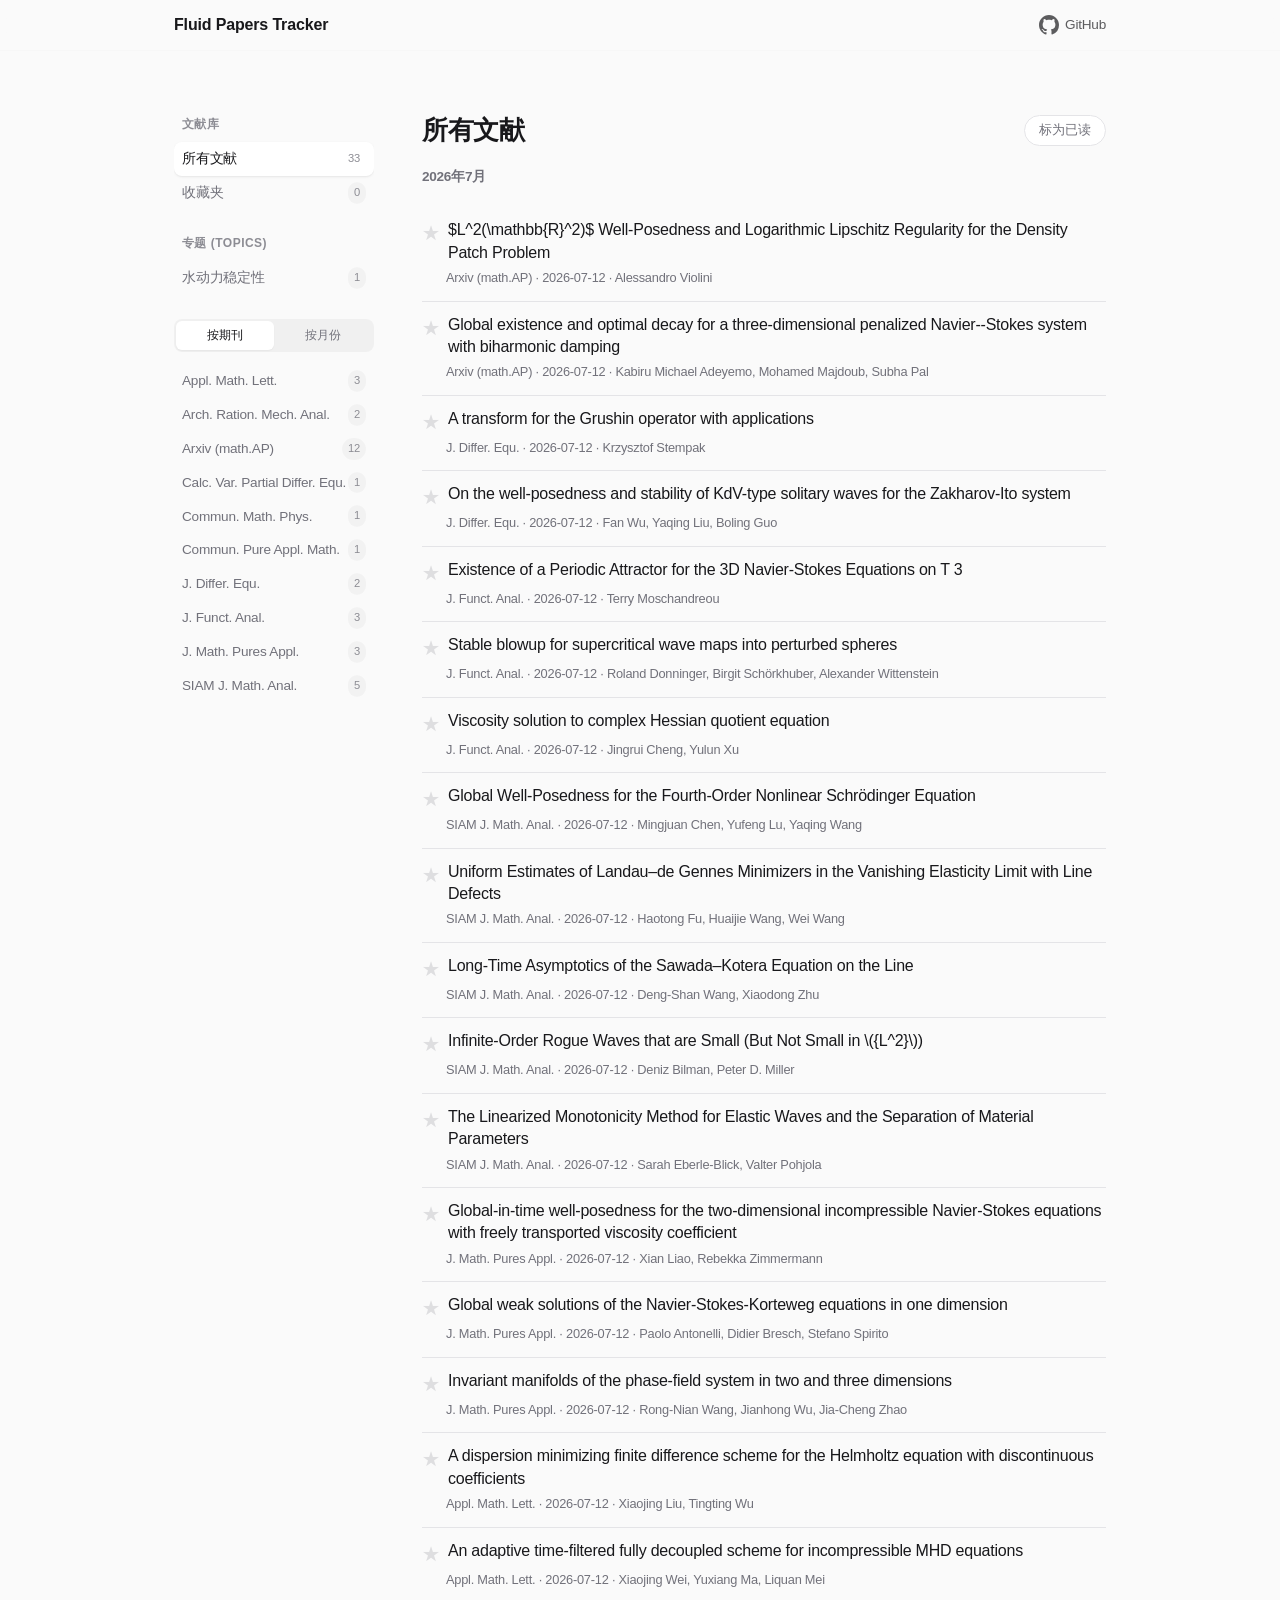
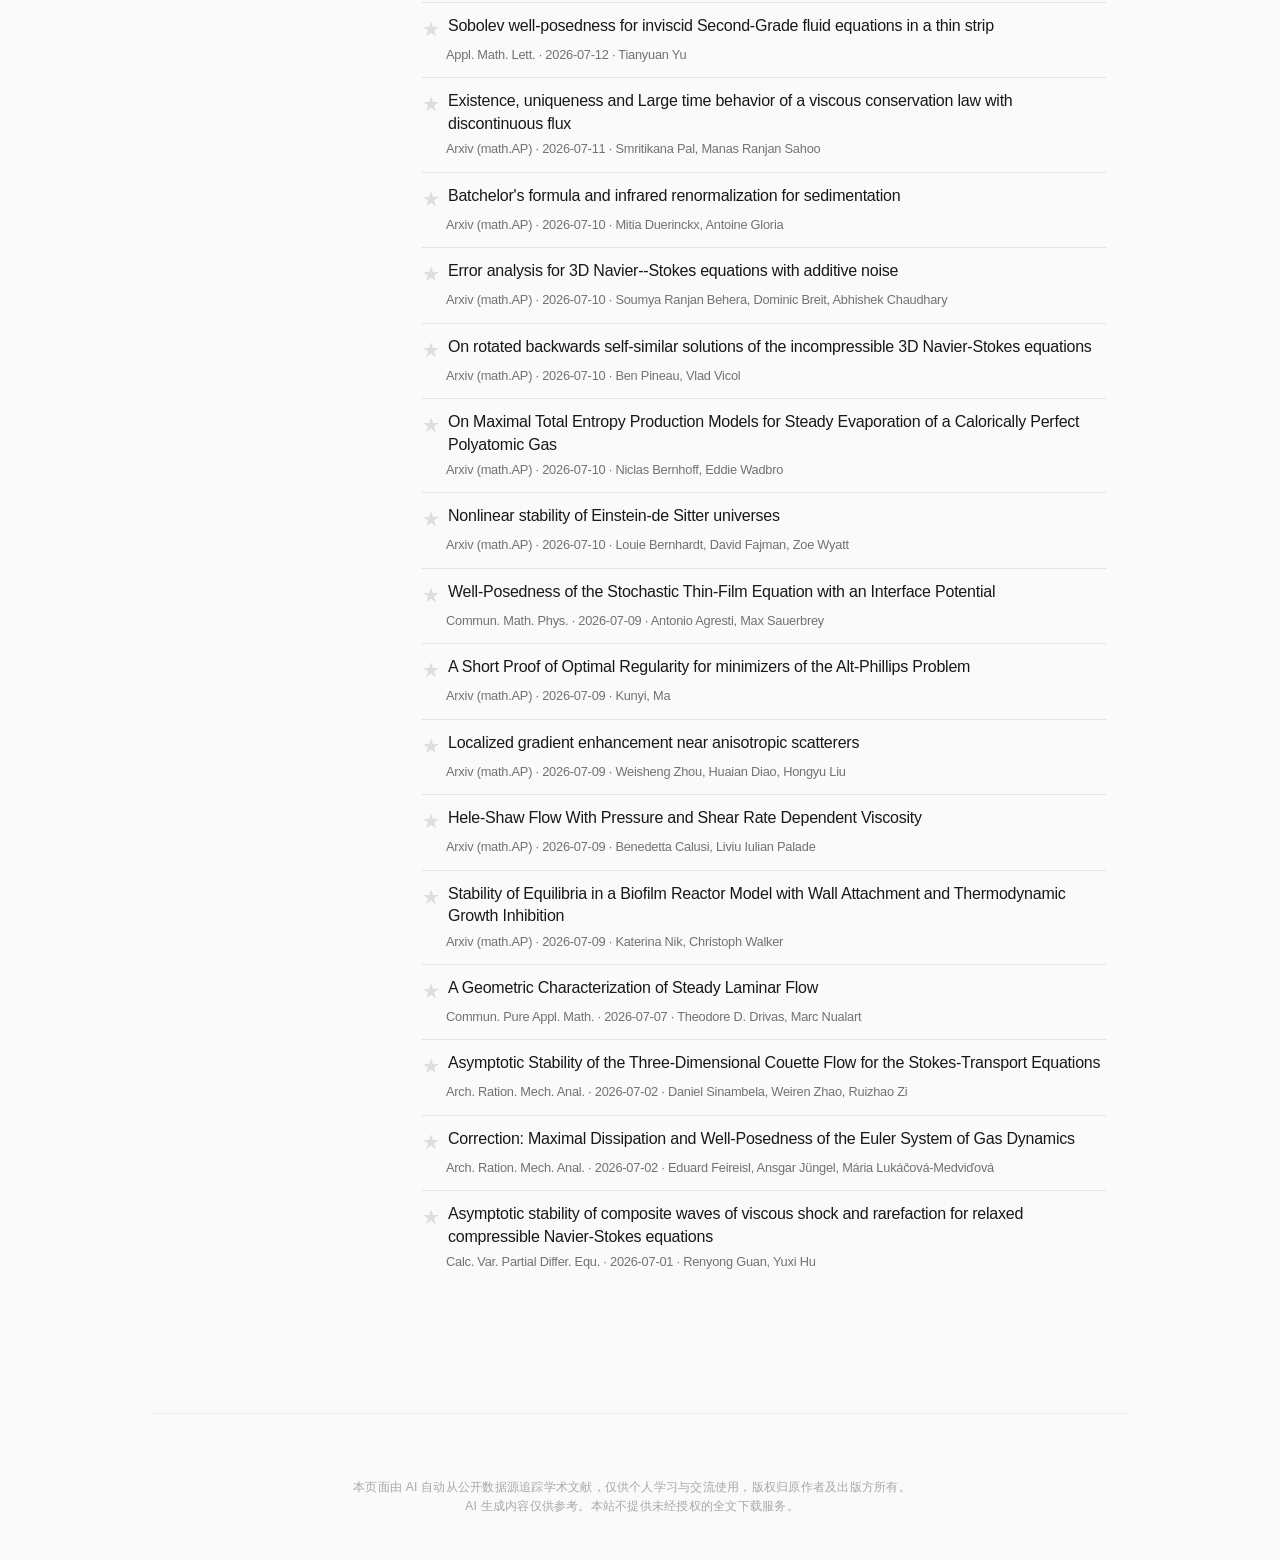
==== commit 6c27ac59: "refactor: isolate fluids tracker and remove private pages" ====
--- a/index.html
+++ b/index.html
@@ -3,73 +3,441 @@
 <head>
     <meta charset="UTF-8">
     <meta name="viewport" content="width=device-width, initial-scale=1.0">
-    <meta name="description" content="个人主页 — 出版物、简历与学习笔记">
+    <meta name="description" content="流体动力学与偏微分方程最新论文">
     <link rel="icon" href="data:image/svg+xml,<svg xmlns='http://www.w3.org/2000/svg' viewBox='0 0 100 100'><text y='.9em' font-size='90'>✦</text></svg>">
-    <title>主页</title>
+    <title>流体论文库</title>
     <link rel="stylesheet" href="style.css">
-    <script src="script.js" defer></script>
-    <script src="search.js" defer></script>
+    <script>
+      MathJax = {
+        tex: {
+          inlineMath: [['$', '$'], ['\\(', '\\)']]
+        }
+      };
+    </script>
+    <script id="MathJax-script" async src="https://cdn.staticfile.net/mathjax/3.2.2/es5/tex-chtml.js"></script>
 </head>
 <body>
     <nav class="navbar">
         <div class="nav-inner">
-            <a href="index.html" class="nav-logo">✦</a>
+            <a href="index.html" class="nav-logo">Fluid Papers Tracker</a>
             <div class="nav-links">
-                <a href="publications.html">出版物</a>
-                <a href="resume.html">简历</a>
-                <a href="notes.html">笔记</a>
-                <a href="fluids.html">流体论文</a>
-                <button id="search-btn" class="search-btn" aria-label="搜索"><svg viewBox="0 0 24 24"><path d="M15.5 14h-.79l-.28-.27A6.471 6.471 0 0 0 16 9.5 6.5 6.5 0 1 0 9.5 16c1.61 0 3.09-.59 4.23-1.57l.27.28v.79l5 4.99L20.49 19l-4.99-5zm-6 0C7.01 14 5 11.99 5 9.5S7.01 5 9.5 5 14 7.01 14 9.5 11.99 14 9.5 14z"/></svg></button>
+                <a href="https://github.com/yuningwang2329/my-website" target="_blank" style="display: flex; align-items: center; gap: 6px;">
+                    <svg height="20" width="20" viewBox="0 0 16 16" fill="currentColor"><path d="M8 0C3.58 0 0 3.58 0 8c0 3.54 2.29 6.53 5.47 7.59.4.07.55-.17.55-.38 0-.19-.01-.82-.01-1.49-2.01.37-2.53-.49-2.69-.94-.09-.23-.48-.94-.82-1.13-.28-.15-.68-.52-.01-.53.63-.01 1.08.58 1.23.82.72 1.21 1.87.87 2.33.66.07-.52.28-.87.51-1.07-1.78-.2-3.64-.89-3.64-3.95 0-.87.31-1.59.82-2.15-.08-.2-.36-1.02.08-2.12 0 0 .67-.21 2.2.82.64-.18 1.32-.27 2-.27.68 0 1.36.09 2 .27 1.53-1.04 2.2-.82 2.2-.82.44 1.1.16 1.92.08 2.12.51.56.82 1.27.82 2.15 0 3.07-1.87 3.75-3.65 3.95.29.25.54.73.54 1.48 0 1.07-.01 1.93-.01 2.2 0 .21.15.46.55.38A8.013 8.013 0 0016 8c0-4.42-3.58-8-8-8z"></path></svg>
+                    GitHub
+                </a>
             </div>
         </div>
     </nav>
 
-    <div id="search-overlay" class="search-overlay">
-        <div class="search-panel">
-            <div class="search-box">
-                <div class="search-input-wrapper">
-                    <svg viewBox="0 0 24 24"><path d="M15.5 14h-.79l-.28-.27A6.471 6.471 0 0 0 16 9.5 6.5 6.5 0 1 0 9.5 16c1.61 0 3.09-.59 4.23-1.57l.27.28v.79l5 4.99L20.49 19l-4.99-5zm-6 0C7.01 14 5 11.99 5 9.5S7.01 5 9.5 5 14 7.01 14 9.5 11.99 14 9.5 14z"/></svg>
-                    <input id="search-input" class="search-input" type="text" placeholder="搜索" autocomplete="off">
+    <main class="main stagger fade-in">
+        <div class="fluids-layout">
+            <!-- Left Sidebar (Folder Navigation) -->
+            <aside class="fluids-sidebar">
+                <div class="folder-group">
+                    <div class="folder-header">文献库</div>
+                    <ul class="folder-list" id="main-folders">
+                        <li>
+                            <a href="#" class="folder-link active" onclick="switchFolder('archive', this); return false;">
+                                <span>所有文献</span>
+                                <span class="sidebar-count" id="count-archive">0</span>
+                            </a>
+                        </li>
+                        <li>
+                            <a href="#" class="folder-link" onclick="switchFolder('starred', this); return false;">
+                                <span>收藏夹</span>
+                                <span class="sidebar-count" id="count-starred">0</span>
+                            </a>
+                        </li>
+                    </ul>
                 </div>
-                <div id="search-label" class="search-results-label">快速链接</div>
-                <div id="search-results" class="search-results"></div>
-            </div>
-        </div>
-    </div>
-
-    <main class="main stagger">
-        <h1 class="page-title fade-in" id="greeting">你好</h1>
-        <p class="page-desc fade-in" style="line-height: 1.6;">
-            本站目前主要作为<strong>流体力学与 PDE 文献追踪系统</strong>的专属前台运行。<br>
-            除“流体论文”板块外的其他个人展示页面仍在建设中，敬请期待。
-        </p>
-        
-        <div class="calendar-container fade-in">
-            <div class="calendar-header">
-                <button id="cal-prev" class="cal-nav-btn">←</button>
-                <h2 id="cal-month" class="cal-month-title">2026年7月</h2>
-                <button id="cal-next" class="cal-nav-btn">→</button>
-            </div>
-            <div class="calendar-grid">
-                <div class="cal-day-header">日</div>
-                <div class="cal-day-header">一</div>
-                <div class="cal-day-header">二</div>
-                <div class="cal-day-header">三</div>
-                <div class="cal-day-header">四</div>
-                <div class="cal-day-header">五</div>
-                <div class="cal-day-header">六</div>
-                <!-- Calendar cells will be generated by script.js -->
-            </div>
-            
-            <div id="activity-detail" class="activity-detail" style="display: none;">
-                <h3 id="activity-date" class="activity-date"></h3>
-                <div id="activity-content" class="activity-content"></div>
+                
+                <div class="folder-group" style="margin-top: 24px;">
+                    <div class="folder-header">专题 (Topics)</div>
+                    <ul class="folder-list" id="topic-folders">
+                        <li>
+                            <a href="#" class="folder-link" onclick="switchFolder('topic:stability', this); return false;">
+                                <span>水动力稳定性</span>
+                                <span class="sidebar-count" id="count-stability">0</span>
+                            </a>
+                        </li>
+                    </ul>
+                </div>
+                
+                <div class="folder-group" style="margin-top: 24px;">
+                    <div class="sidebar-tabs">
+                        <button class="sidebar-tab active" onclick="switchFilterTab('journal', this)">按期刊</button>
+                        <button class="sidebar-tab" onclick="switchFilterTab('month', this)">按月份</button>
+                    </div>
+                    
+                    <ul class="folder-list" id="journal-filters">
+                        <!-- Dynamically populated -->
+                    </ul>
+                    <ul class="folder-list" id="month-filters" style="display: none;">
+                        <!-- Dynamically populated -->
+                    </ul>
+                </div>
+            </aside>
+            
+            <!-- Right Content Area (List View) -->
+            <div class="fluids-content">
+                <div class="content-header" style="margin-bottom: 12px;">
+                    <h1 class="page-title" id="view-title">所有文献</h1>
+                    <div class="content-actions">
+                        <button id="mark-all-read" class="action-btn" style="display: none;" onclick="markAllRead()">标为已读</button>
+                    </div>
+                </div>
+                
+                <div id="filter-tags-container" class="filter-tags" style="display: none;"></div>
+                
+                <div id="fluids-list-container">
+                    <p style="color: var(--text-secondary); padding: 20px 0;">正在加载文献数据…</p>
+                </div>
             </div>
         </div>
     </main>
 
     <footer class="site-footer">
-        <span id="last-updated"></span>
+        <div class="footer-disclaimer">
+            本页面由 AI 自动从公开数据源追踪学术文献，仅供个人学习与交流使用，版权归原作者及出版方所有。<br>
+            AI 生成内容仅供参考。本站不提供未经授权的全文下载服务。
+        </div>
+        <div class="footer-meta">
+            <span id="last-updated"></span>
+        </div>
     </footer>
+
+    <script>
+        let allPapers = [];
+        let baseView = 'archive'; // archive | starred | topic:stability
+        let filterJournal = null;
+        let filterMonth = null;
+        
+        function getReadPapers() {
+            return JSON.parse(localStorage.getItem('fluids_read') || '[]');
+        }
+        function getStarredPapers() {
+            return JSON.parse(localStorage.getItem('fluids_stars') || '[]');
+        }
+        
+        function markRead(filename) {
+            let read = getReadPapers();
+            if (!read.includes(filename)) {
+                read.push(filename);
+                localStorage.setItem('fluids_read', JSON.stringify(read));
+            }
+        }
+        
+        function getPapersToRender() {
+            let readPapers = getReadPapers();
+            let starredPapers = getStarredPapers();
+            return allPapers.filter(p => {
+                if (baseView === 'starred' && !starredPapers.includes(p.filename)) return false;
+                if (baseView.startsWith('topic:') && !(p.tags || []).includes(baseView.replace('topic:', ''))) return false;
+                
+                if (filterJournal && p.source !== filterJournal) return false;
+                if (filterMonth && formatMonth(p.date) !== filterMonth) return false;
+                return true;
+            });
+        }
+        
+        function markAllRead() {
+            let read = getReadPapers();
+            let added = false;
+            let currentPapers = getPapersToRender();
+            
+            currentPapers.forEach(p => {
+                if (!read.includes(p.filename)) {
+                    read.push(p.filename);
+                    added = true;
+                }
+            });
+            if (added) {
+                localStorage.setItem('fluids_read', JSON.stringify(read));
+                render();
+            }
+        }
+        
+        function toggleStar(e, filename) {
+            e.preventDefault();
+            e.stopPropagation();
+            let stars = getStarredPapers();
+            if (stars.includes(filename)) {
+                stars = stars.filter(f => f !== filename);
+            } else {
+                stars.push(filename);
+            }
+            localStorage.setItem('fluids_stars', JSON.stringify(stars));
+            render();
+        }
+
+        function switchFolder(folderId, element) {
+            baseView = folderId;
+            document.querySelectorAll('#main-folders .folder-link, #topic-folders .folder-link').forEach(el => el.classList.remove('active'));
+            if (element) {
+                element.classList.add('active');
+            }
+            
+            const titles = { 'starred': '收藏夹', 'archive': '所有文献', 'topic:stability': '水动力稳定性' };
+            document.getElementById('view-title').textContent = titles[baseView] || '文献库';
+            render();
+        }
+        
+        function switchFilterTab(tabType, element) {
+            document.querySelectorAll('.sidebar-tab').forEach(el => el.classList.remove('active'));
+            element.classList.add('active');
+            
+            if (tabType === 'journal') {
+                document.getElementById('journal-filters').style.display = 'block';
+                document.getElementById('month-filters').style.display = 'none';
+            } else {
+                document.getElementById('journal-filters').style.display = 'none';
+                document.getElementById('month-filters').style.display = 'block';
+            }
+        }
+        
+        function toggleJournalFilter(j, element) {
+            if (filterJournal === j) {
+                filterJournal = null; 
+            } else {
+                filterJournal = j;
+            }
+            render();
+        }
+        
+        function clearJournalFilter() {
+            filterJournal = null;
+            render();
+        }
+        
+        function toggleMonthFilter(m, element) {
+            if (filterMonth === m) {
+                filterMonth = null; 
+            } else {
+                filterMonth = m;
+            }
+            render();
+        }
+        
+        function clearMonthFilter() {
+            filterMonth = null;
+            render();
+        }
+        
+        function formatMonth(dateStr) {
+            var parts = dateStr.split('-');
+            return parts[0] + '年' + parseInt(parts[1]) + '月';
+        }
+
+        function render() {
+            let readPapers = getReadPapers();
+            let starredPapers = getStarredPapers();
+            
+            let starredCount = starredPapers.length;
+            let archiveCount = allPapers.length;
+            let topicCounts = { 'stability': 0 };
+            let journalCounts = {};
+            let monthCounts = {};
+            
+            allPapers.forEach(p => {
+                journalCounts[p.source] = (journalCounts[p.source] || 0) + 1;
+                
+                let m = formatMonth(p.date);
+                monthCounts[m] = (monthCounts[m] || 0) + 1;
+                
+                let tags = p.tags || [];
+                tags.forEach(t => {
+                    if (topicCounts[t] !== undefined) topicCounts[t]++;
+                });
+            });
+            
+            document.getElementById('count-starred').textContent = starredCount;
+            document.getElementById('count-archive').textContent = archiveCount;
+            document.getElementById('count-stability').textContent = topicCounts['stability'];
+            
+            let journalList = document.getElementById('journal-filters');
+            if (journalList.children.length === 0) {
+                let sortedJournals = Object.keys(journalCounts).sort();
+                sortedJournals.forEach(j => {
+                    let li = document.createElement('li');
+                    let a = document.createElement('a');
+                    a.href = '#';
+                    a.className = 'folder-link';
+                    a.onclick = function(e) { e.preventDefault(); toggleJournalFilter(j, this); };
+                    
+                    let spanName = document.createElement('span');
+                    spanName.textContent = j;
+                    let spanCount = document.createElement('span');
+                    spanCount.className = 'sidebar-count';
+                    spanCount.textContent = journalCounts[j];
+                    
+                    a.appendChild(spanName);
+                    a.appendChild(spanCount);
+                    li.appendChild(a);
+                    journalList.appendChild(li);
+                });
+            }
+            
+            let monthList = document.getElementById('month-filters');
+            if (monthList.children.length === 0) {
+                let sortedMonths = Object.keys(monthCounts).sort((a, b) => {
+                    let pa = a.match(/(\d+)年(\d+)月/);
+                    let pb = b.match(/(\d+)年(\d+)月/);
+                    if (!pa || !pb) return 0;
+                    if (pa[1] !== pb[1]) return parseInt(pb[1]) - parseInt(pa[1]);
+                    return parseInt(pb[2]) - parseInt(pa[2]);
+                });
+                sortedMonths.forEach(m => {
+                    let li = document.createElement('li');
+                    let a = document.createElement('a');
+                    a.href = '#';
+                    a.className = 'folder-link';
+                    a.onclick = function(e) { e.preventDefault(); toggleMonthFilter(m, this); };
+                    
+                    let spanName = document.createElement('span');
+                    spanName.textContent = m;
+                    let spanCount = document.createElement('span');
+                    spanCount.className = 'sidebar-count';
+                    spanCount.textContent = monthCounts[m];
+                    
+                    a.appendChild(spanName);
+                    a.appendChild(spanCount);
+                    li.appendChild(a);
+                    monthList.appendChild(li);
+                });
+            }
+            
+            document.querySelectorAll('#journal-filters .folder-link').forEach(el => {
+                el.classList.toggle('active', el.querySelector('span').textContent === filterJournal);
+            });
+            document.querySelectorAll('#month-filters .folder-link').forEach(el => {
+                el.classList.toggle('active', el.querySelector('span').textContent === filterMonth);
+            });
+            
+            let tagsContainer = document.getElementById('filter-tags-container');
+            tagsContainer.innerHTML = '';
+            tagsContainer.style.display = 'none';
+            if (filterJournal) {
+                let tag = document.createElement('div');
+                tag.className = 'filter-tag';
+                tag.innerHTML = `${filterJournal} <span class="filter-tag-close" onclick="clearJournalFilter()">✕</span>`;
+                tagsContainer.appendChild(tag);
+            }
+            if (filterMonth) {
+                let tag = document.createElement('div');
+                tag.className = 'filter-tag';
+                tag.innerHTML = `${filterMonth} <span class="filter-tag-close" onclick="clearMonthFilter()">✕</span>`;
+                tagsContainer.appendChild(tag);
+            }
+            
+            if (filterJournal || filterMonth) {
+                tagsContainer.style.display = 'flex';
+                tagsContainer.style.marginBottom = '24px';
+            }
+
+            let papersToRender = getPapersToRender();
+
+            let container = document.getElementById('fluids-list-container');
+            container.innerHTML = '';
+            
+            let markBtn = document.getElementById('mark-all-read');
+            if (papersToRender.length === 0) {
+                container.innerHTML = '<p style="color:var(--text-secondary);padding:20px 0;">该筛选条件下无文献。</p>';
+                if (markBtn) markBtn.style.display = 'none';
+                return;
+            }
+            
+            let groups = {};
+            let groupOrder = [];
+            let unreadInCurrentFolder = 0;
+            
+            papersToRender.forEach(p => {
+                if (!readPapers.includes(p.filename)) unreadInCurrentFolder++;
+                
+                let month = formatMonth(p.date);
+                if (!groups[month]) {
+                    groups[month] = [];
+                    groupOrder.push(month);
+                }
+                groups[month].push(p);
+            });
+            
+            groupOrder.forEach(month => {
+                let groupDiv = document.createElement('div');
+                groupDiv.className = 'paper-group';
+                
+                let header = document.createElement('h2');
+                header.className = 'paper-group-header';
+                header.textContent = month;
+                groupDiv.appendChild(header);
+                
+                let ul = document.createElement('ul');
+                ul.className = 'paper-list';
+                
+                groups[month].forEach(p => {
+                    let li = document.createElement('li');
+                    
+                    let isRead = readPapers.includes(p.filename);
+                    let isStarred = starredPapers.includes(p.filename);
+                    
+                    let link = document.createElement('a');
+                    link.href = 'post.html?file=fluids/' + p.filename;
+                    link.className = 'paper-link' + (isRead ? ' read' : '');
+                    link.onclick = function() { markRead(p.filename); };
+                    
+                    let titleRow = document.createElement('div');
+                    titleRow.className = 'paper-title-row';
+                    
+                    let title = document.createElement('span');
+                    title.className = 'paper-title';
+                    title.textContent = p.title;
+                    
+                    let starBtn = document.createElement('button');
+                    starBtn.className = 'paper-star' + (isStarred ? ' active' : '');
+                    starBtn.innerHTML = '★';
+                    starBtn.onclick = function(e) { toggleStar(e, p.filename); };
+                    
+                    titleRow.appendChild(starBtn);
+                    titleRow.appendChild(title);
+                    
+                    let meta = document.createElement('div');
+                    meta.className = 'paper-meta';
+                    meta.textContent = p.source + ' · ' + p.date + ' · ' + p.authors;
+                    
+                    link.appendChild(titleRow);
+                    link.appendChild(meta);
+                    li.appendChild(link);
+                    ul.appendChild(li);
+                });
+                
+                groupDiv.appendChild(ul);
+                container.appendChild(groupDiv);
+            });
+            
+            if (markBtn) {
+                markBtn.style.display = unreadInCurrentFolder > 0 ? 'inline-block' : 'none';
+            }
+            if (window.MathJax && typeof MathJax.typesetPromise === 'function') {
+                MathJax.typesetPromise([container]).catch(function(err) {
+                    console.error('MathJax error:', err);
+                });
+            }
+        }
+
+        document.addEventListener('DOMContentLoaded', function() {
+            fetch('fluids.json')
+                .then(response => {
+                    if (!response.ok) throw new Error('网络请求失败');
+                    return response.json();
+                })
+                .then(data => {
+                    allPapers = data;
+                    render();
+                })
+                .catch(error => {
+                    console.error(error);
+                    document.getElementById('fluids-list-container').innerHTML = '<p style="color:var(--text-secondary);padding:20px 0;">加载失败。</p>';
+                });
+        });
+    </script>
 </body>
 </html>
--- a/style.css
+++ b/style.css
@@ -211,9 +211,10 @@
 .calendar-container {
     background: var(--surface);
     border: 1px solid var(--border);
-    border-radius: 16px;
-    padding: 24px;
-    margin-top: 32px;
+    border-radius: 12px;
+    padding: 20px;
+    margin: 32px auto 0;
+    max-width: 600px; /* Constrain max width so it doesn't look too huge on desktop */
     box-shadow: var(--shadow-sm);
 }
 
@@ -262,13 +263,13 @@
 
 .cal-cell {
     aspect-ratio: 1;
-    border-radius: 8px;
+    border-radius: 6px;
     border: 1px solid var(--border);
     background: var(--bg);
     display: flex;
     flex-direction: column;
     justify-content: space-between;
-    padding: 6px;
+    padding: 4px;
     cursor: pointer;
     transition: all 0.2s;
     position: relative;
@@ -290,7 +291,7 @@
 }
 
 .cal-date-num {
-    font-size: 0.9rem;
+    font-size: 0.85rem;
     font-weight: 500;
     color: var(--text);
 }
@@ -307,10 +308,10 @@
 }
 
 .act-badge {
-    font-size: 0.7rem;
-    font-weight: 600;
-    padding: 2px 6px;
-    border-radius: 999px;
+    font-size: 0.65rem;
+    font-weight: 600;
+    padding: 1px 4px;
+    border-radius: 4px; /* Slightly squarish minimalist badge */
     background: var(--bg-secondary);
     color: var(--text);
 }
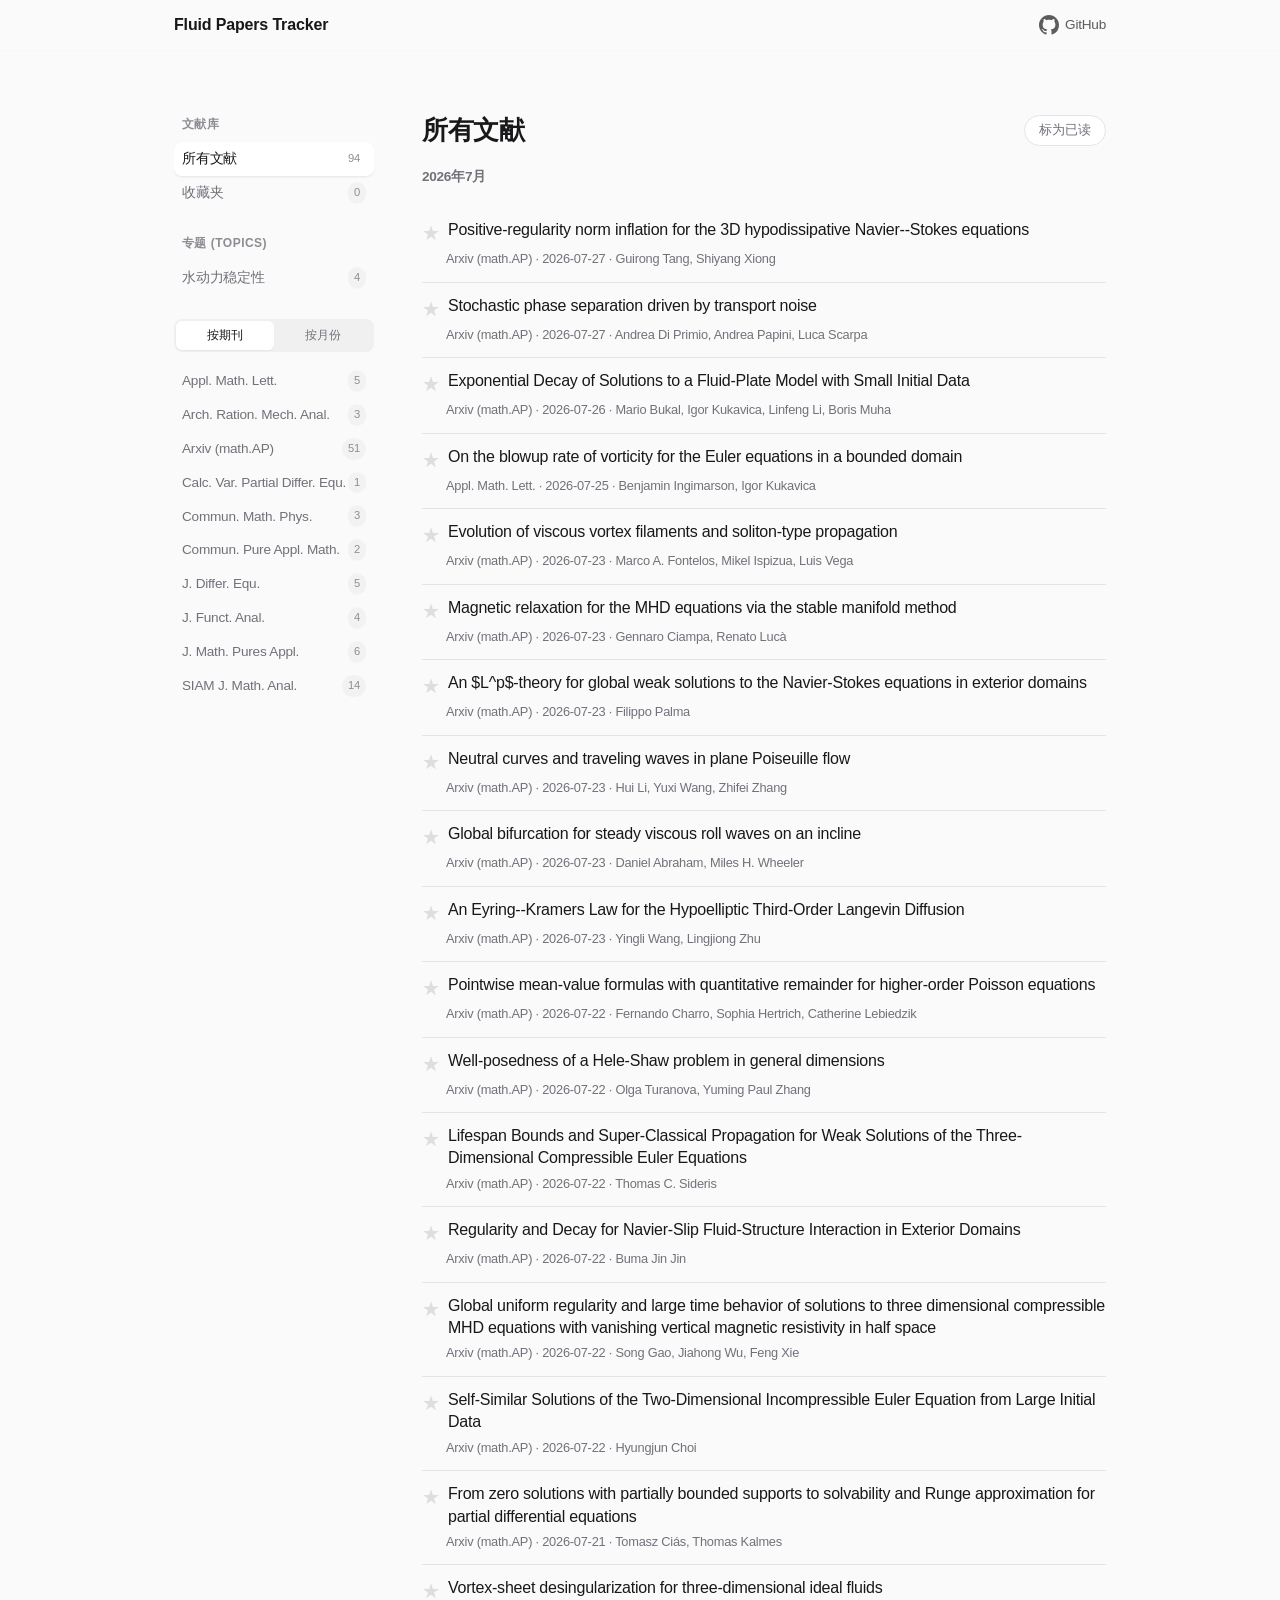
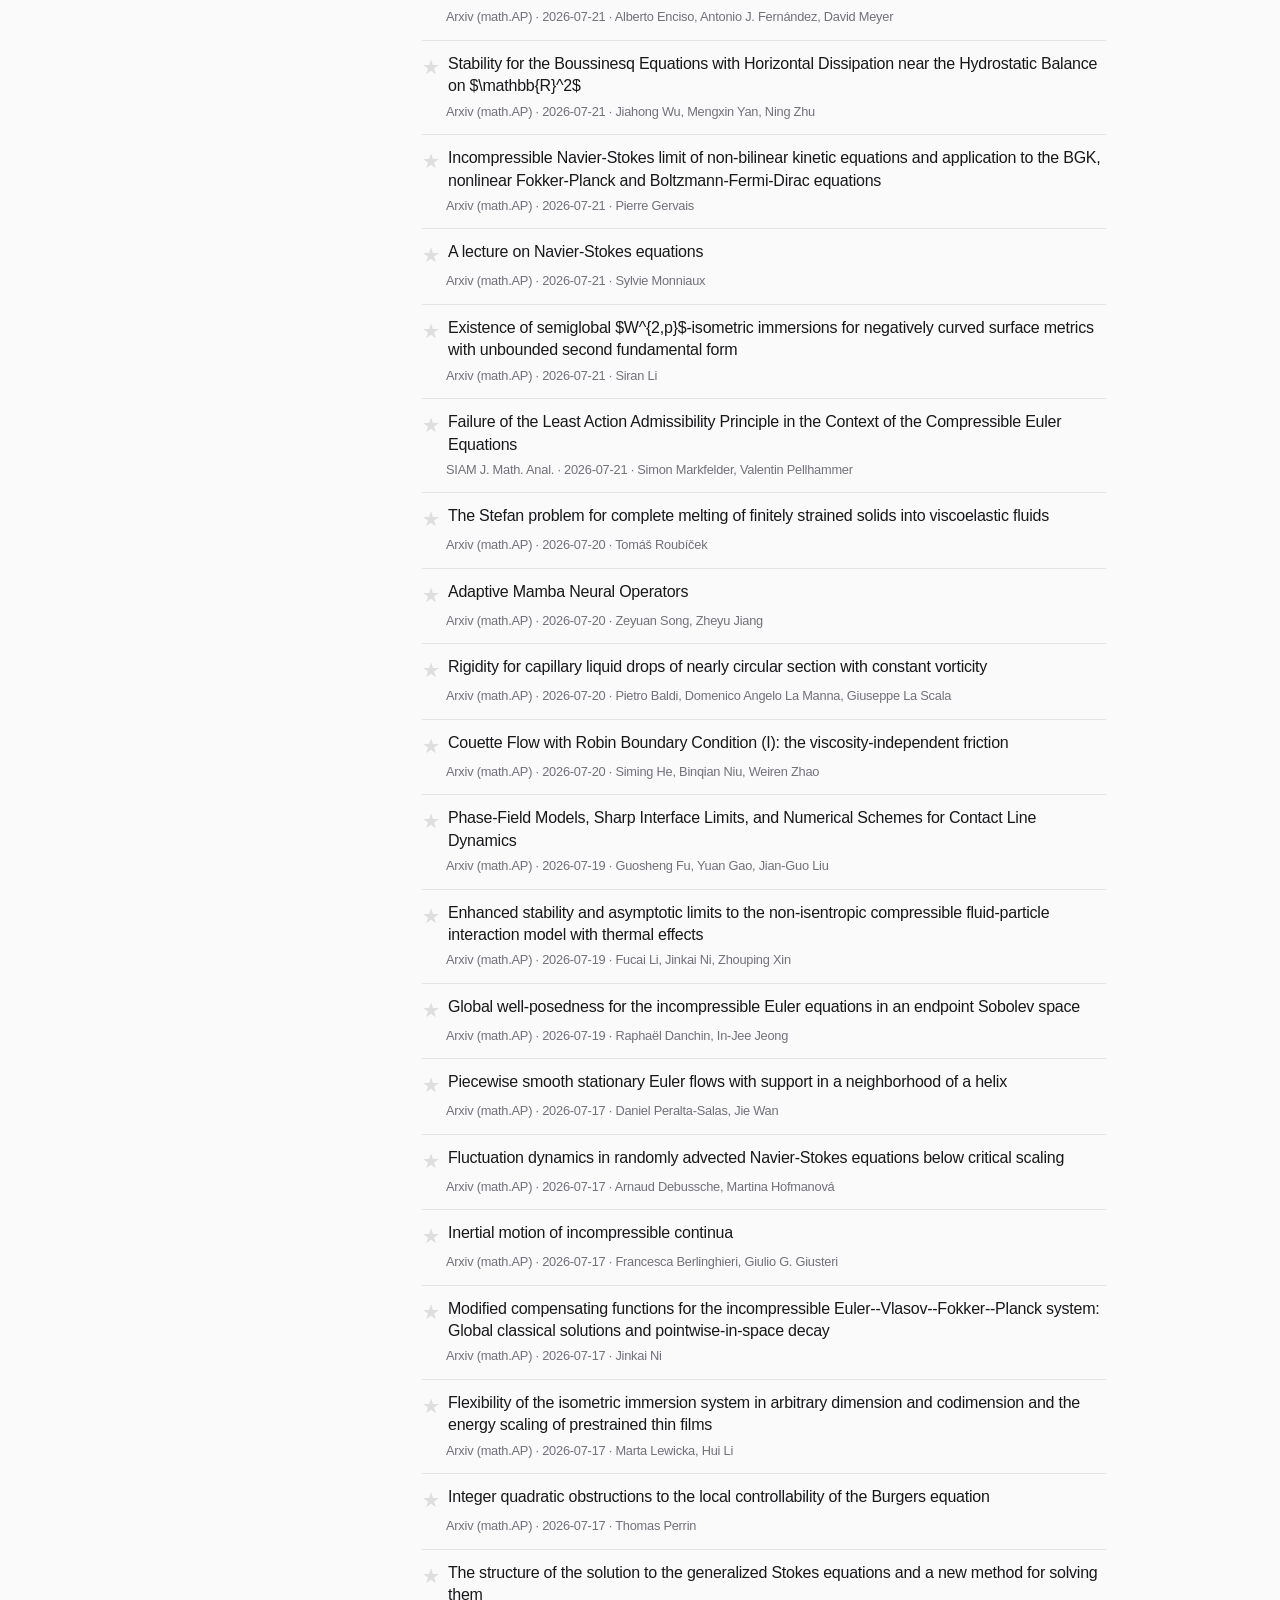
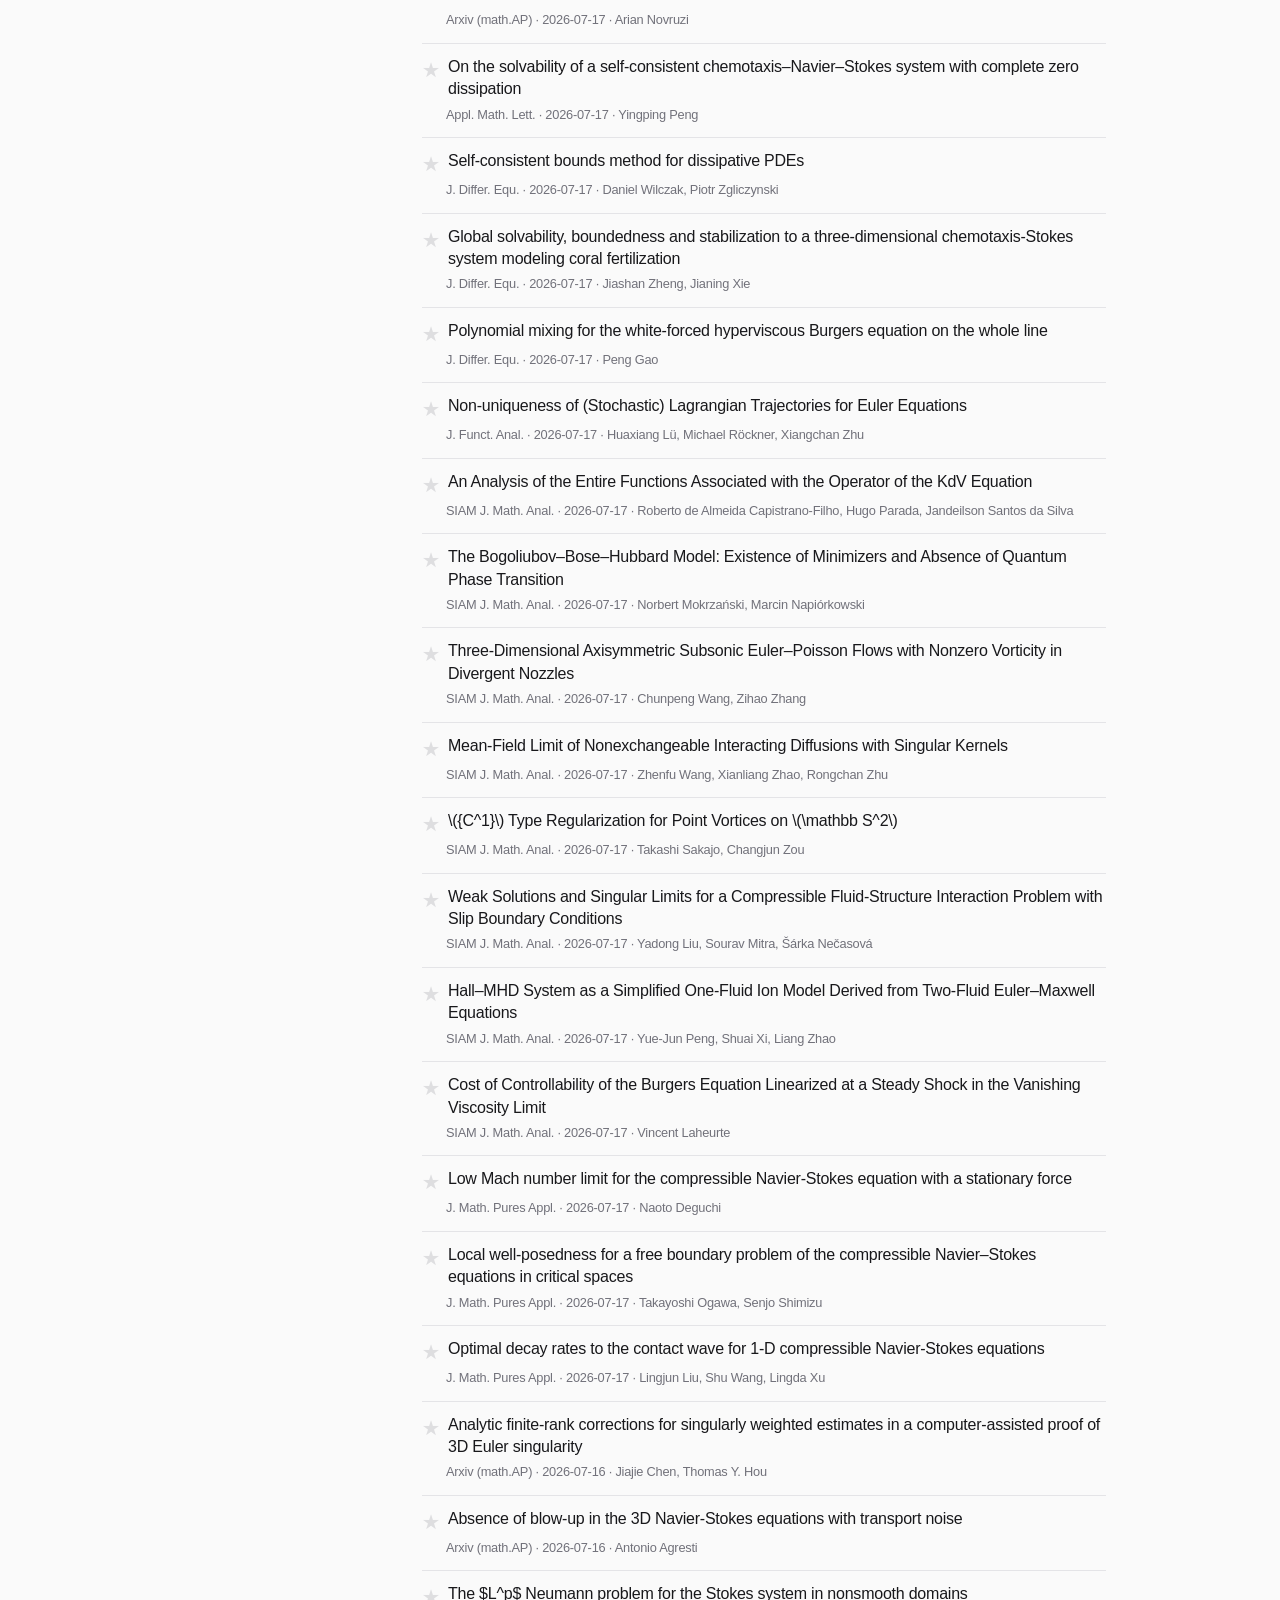
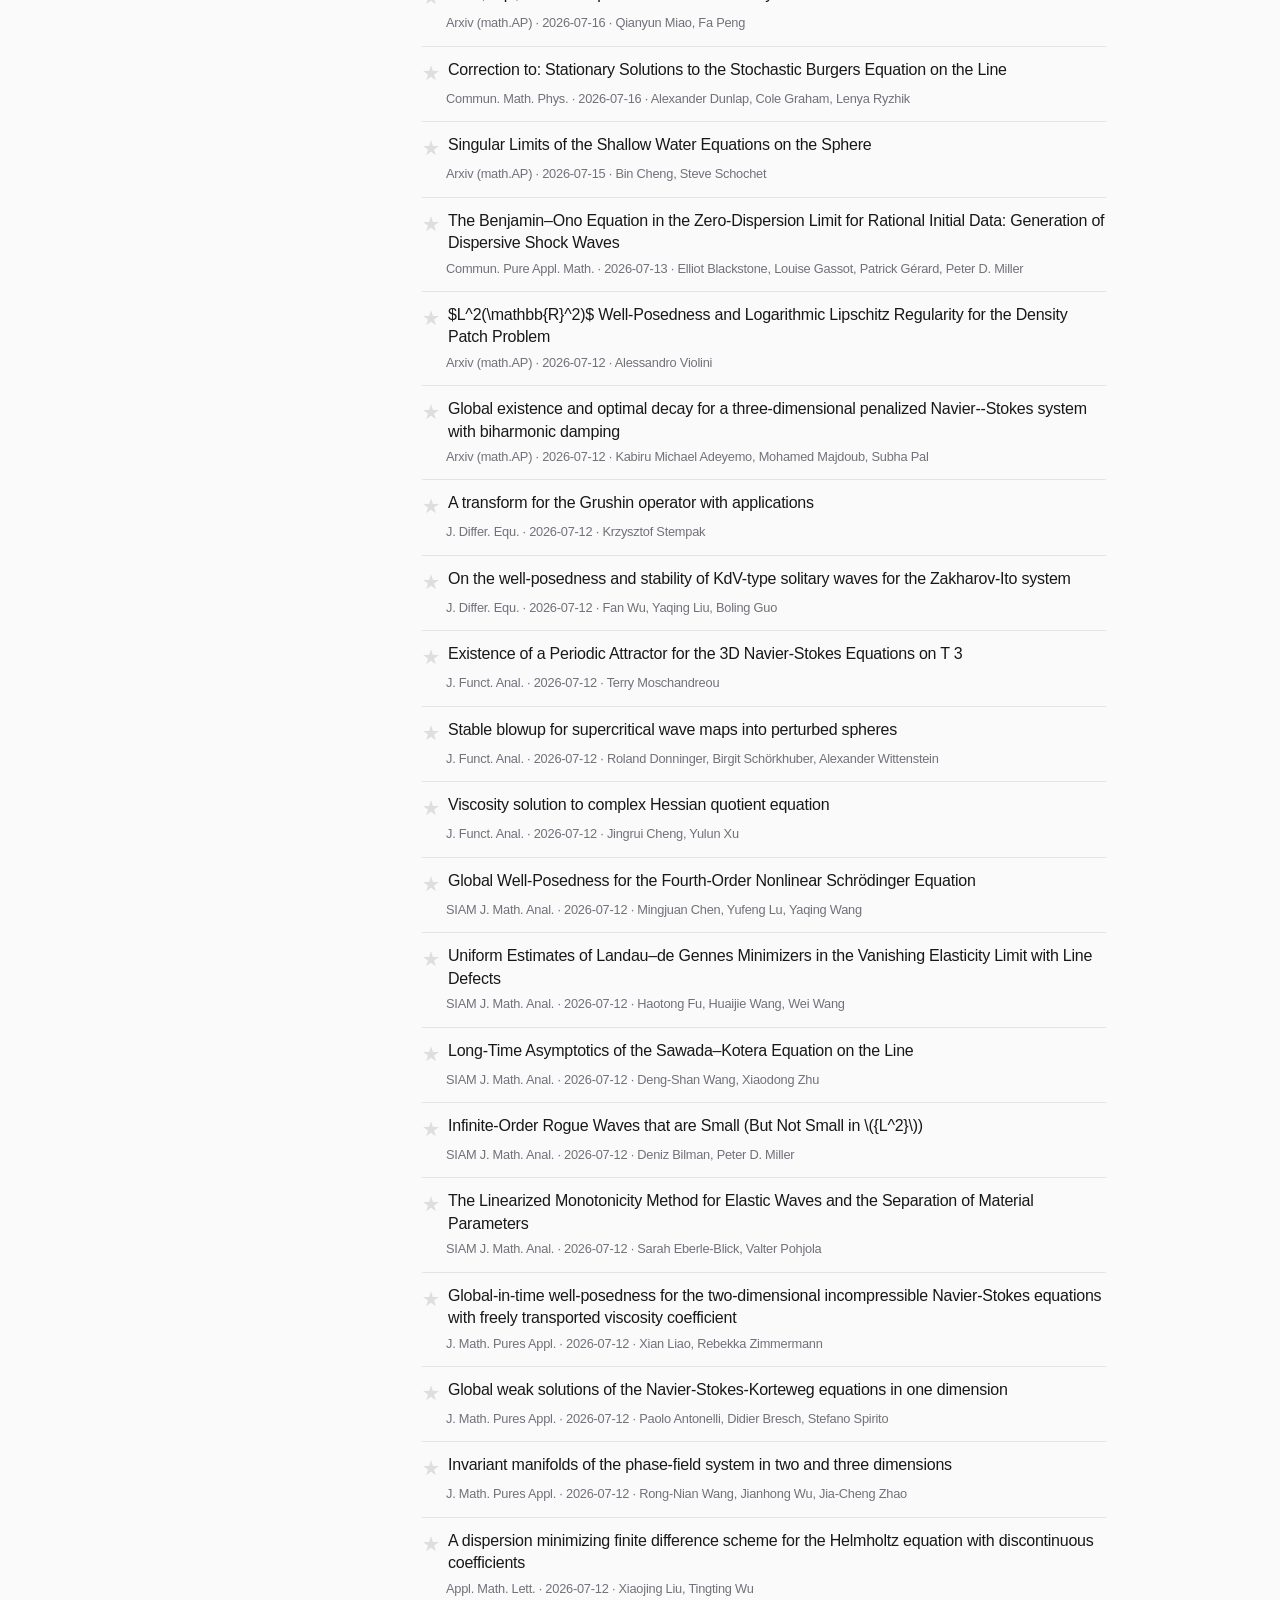
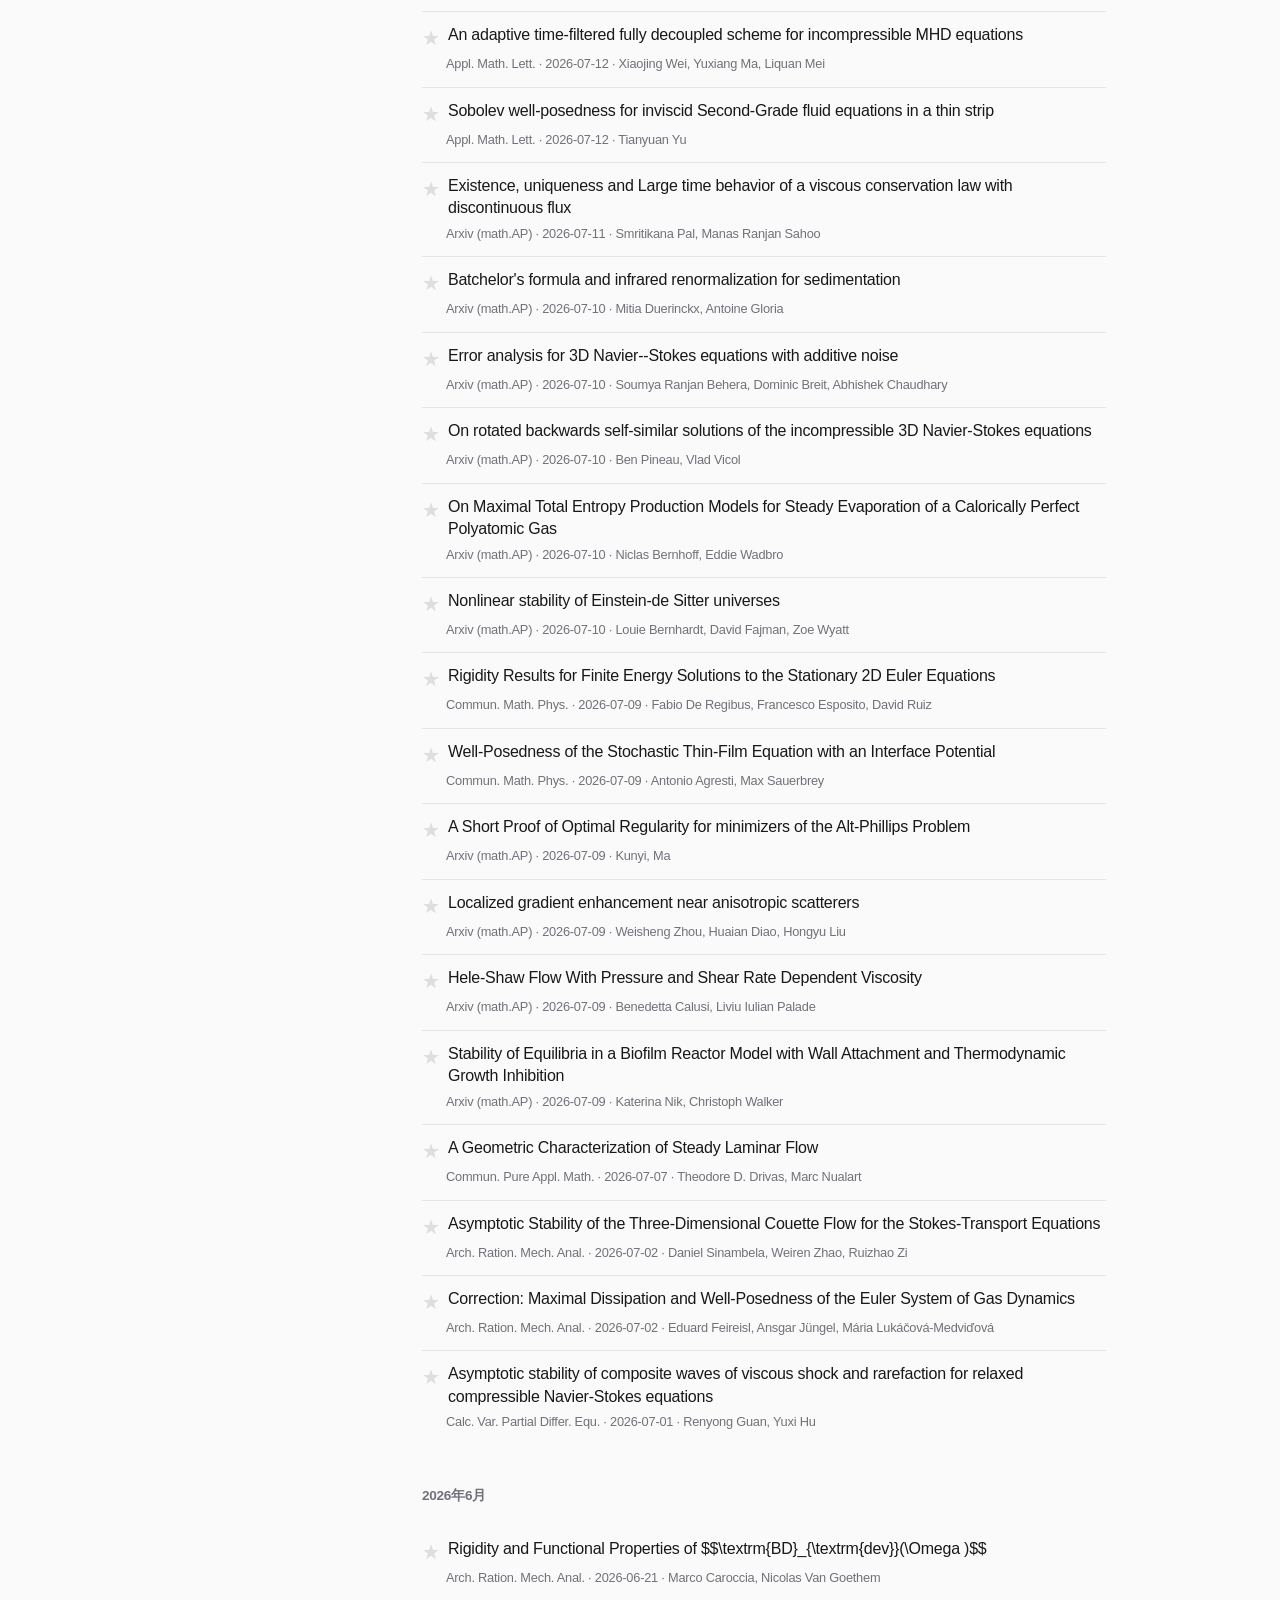
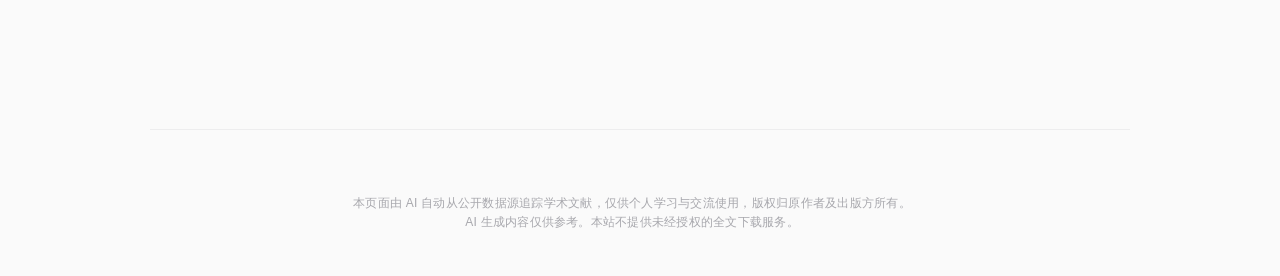
==== commit 3d59b12e: "perf: remove MathJax from homepage" ====
--- a/index.html
+++ b/index.html
@@ -7,14 +7,6 @@
     <link rel="icon" href="data:image/svg+xml,<svg xmlns='http://www.w3.org/2000/svg' viewBox='0 0 100 100'><text y='.9em' font-size='90'>✦</text></svg>">
     <title>流体论文库</title>
     <link rel="stylesheet" href="style.css">
-    <script>
-      MathJax = {
-        tex: {
-          inlineMath: [['$', '$'], ['\\(', '\\)']]
-        }
-      };
-    </script>
-    <script id="MathJax-script" async src="https://cdn.staticfile.net/mathjax/3.2.2/es5/tex-chtml.js"></script>
 </head>
 <body>
     <nav class="navbar">
@@ -416,11 +408,6 @@
             if (markBtn) {
                 markBtn.style.display = unreadInCurrentFolder > 0 ? 'inline-block' : 'none';
             }
-            if (window.MathJax && typeof MathJax.typesetPromise === 'function') {
-                MathJax.typesetPromise([container]).catch(function(err) {
-                    console.error('MathJax error:', err);
-                });
-            }
         }
 
         document.addEventListener('DOMContentLoaded', function() {
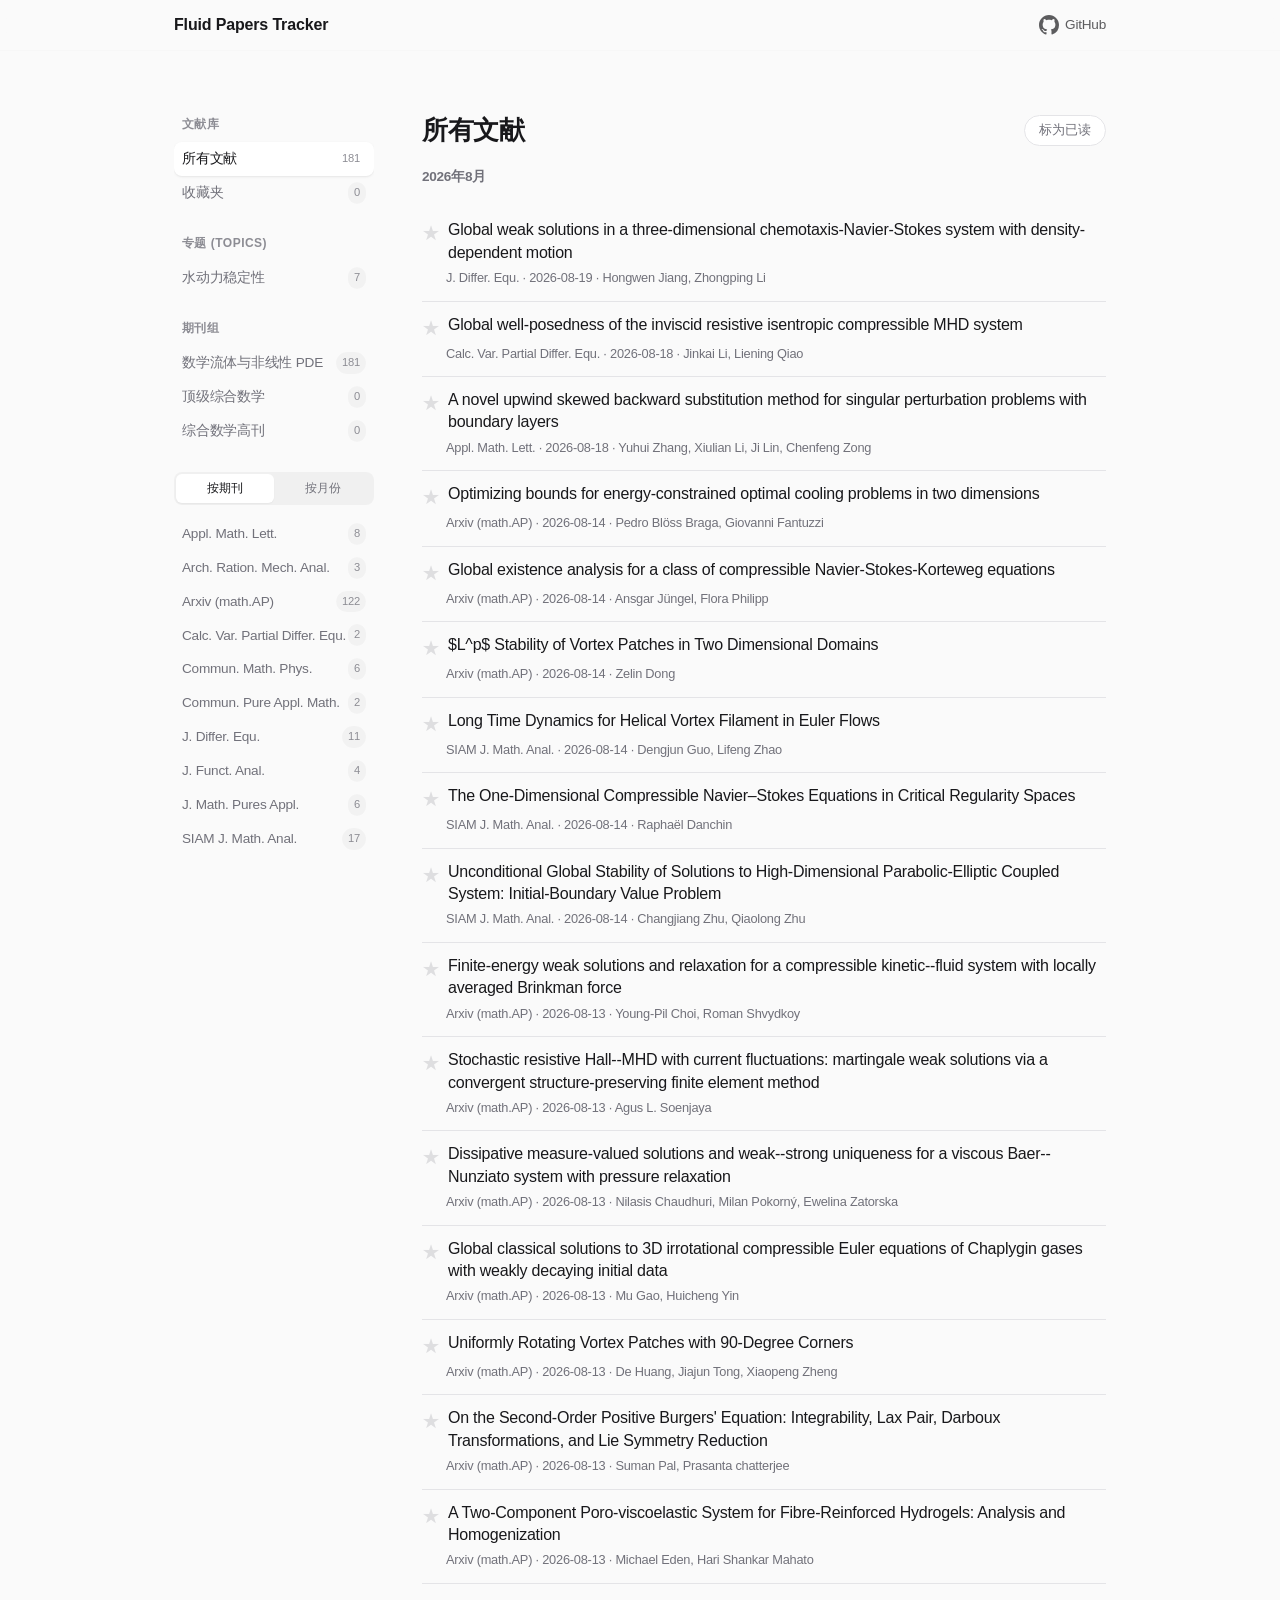
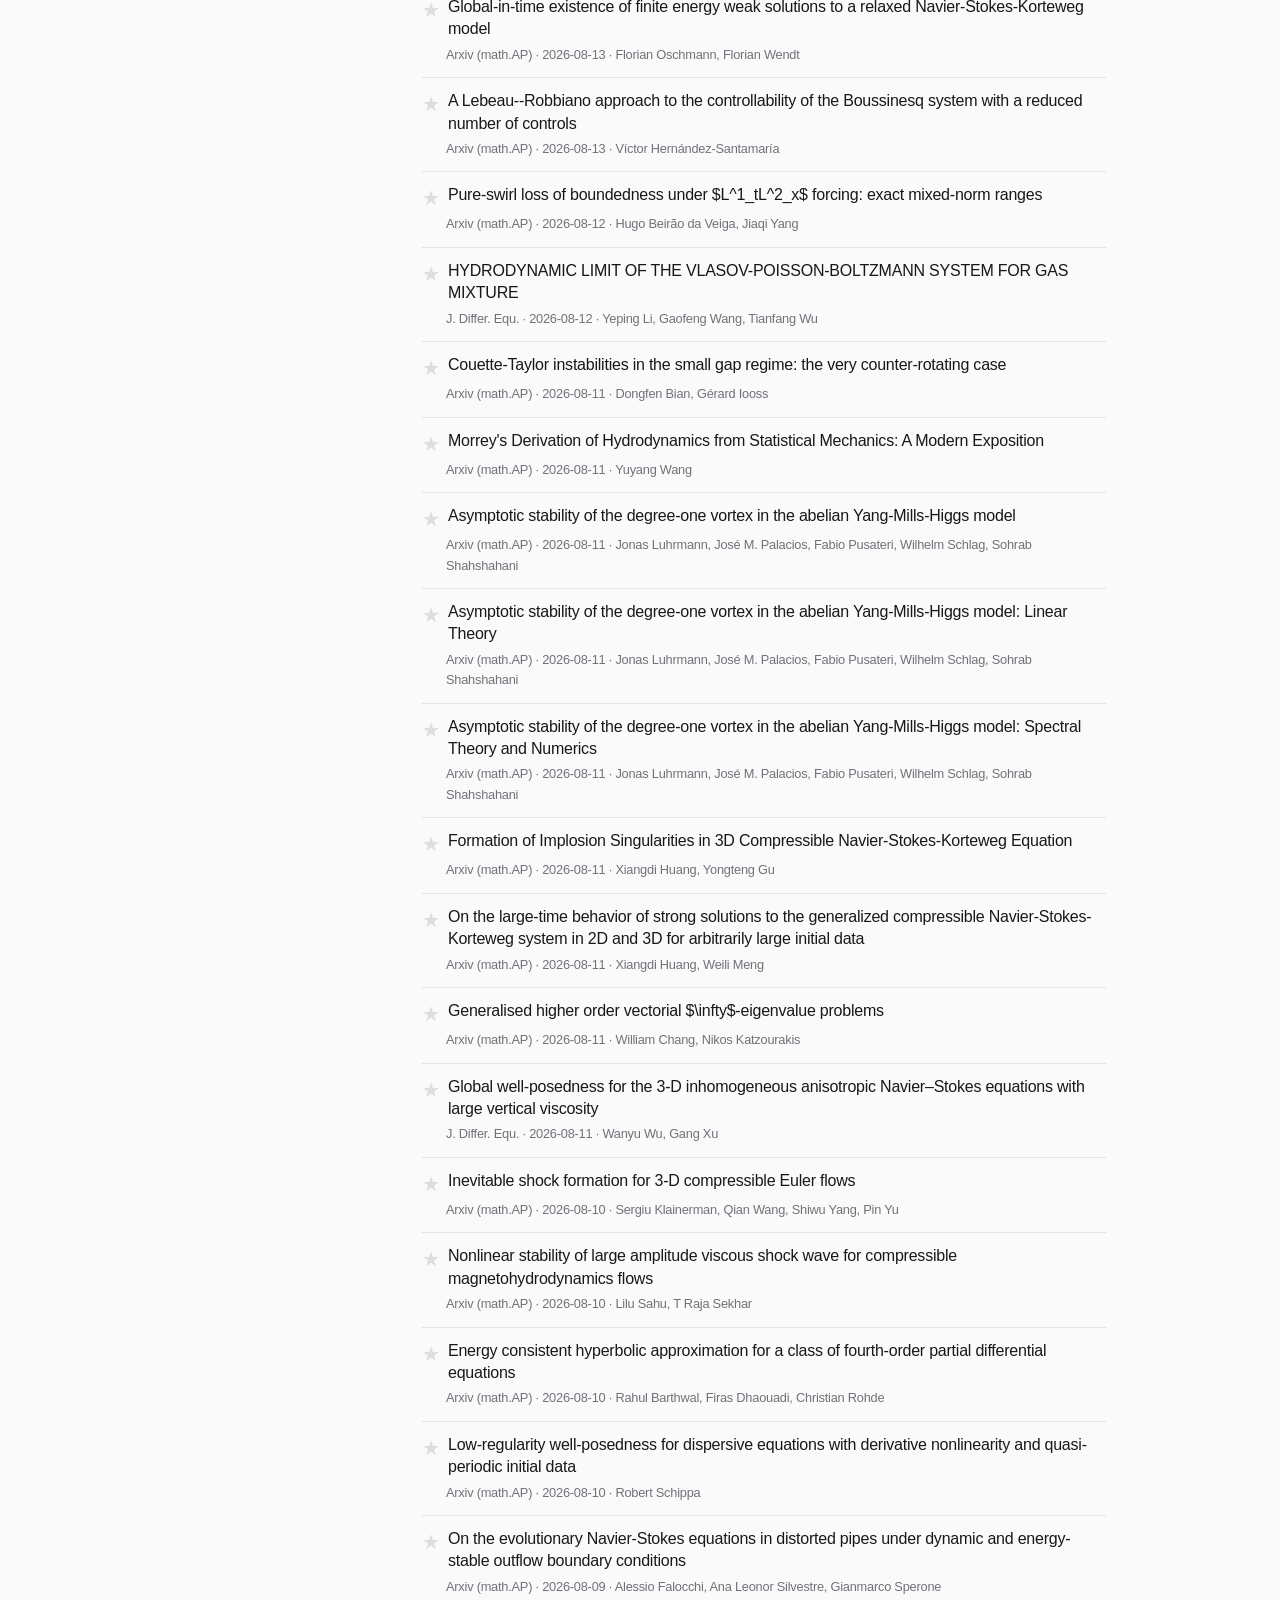
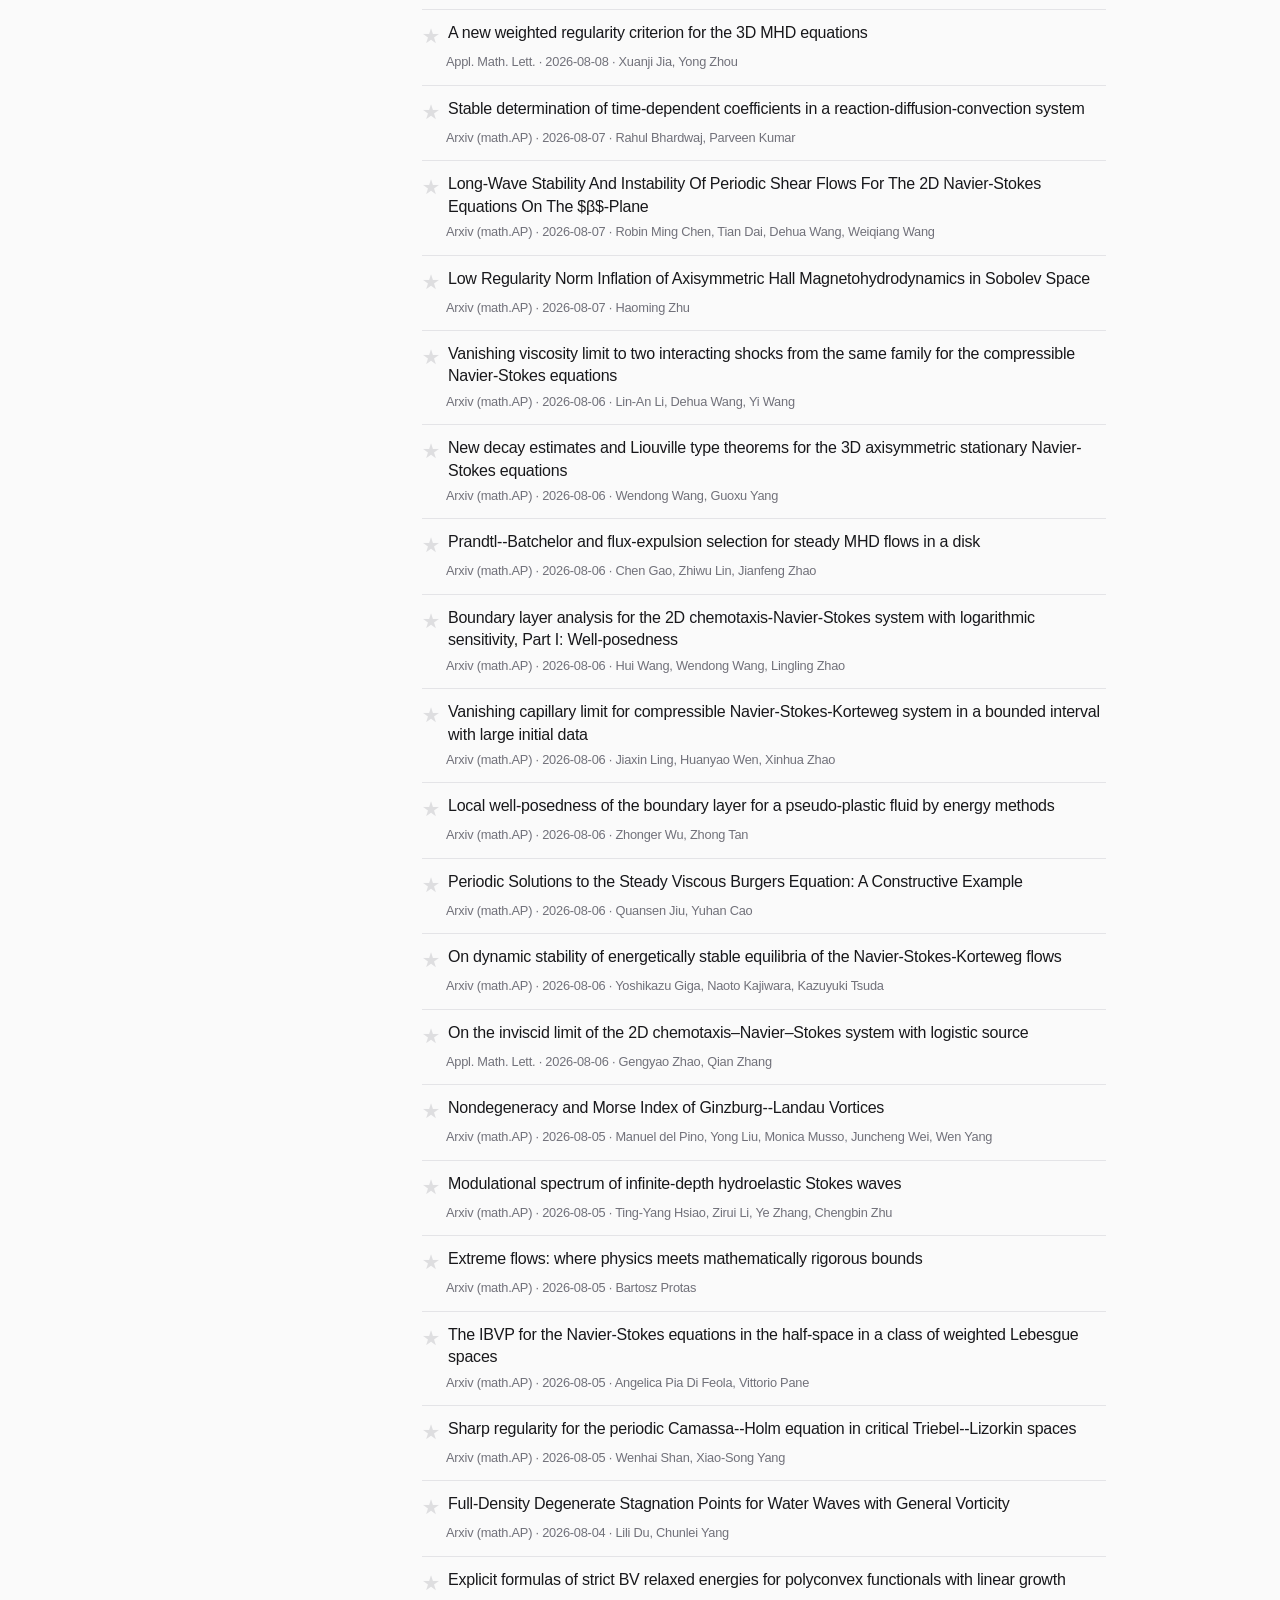
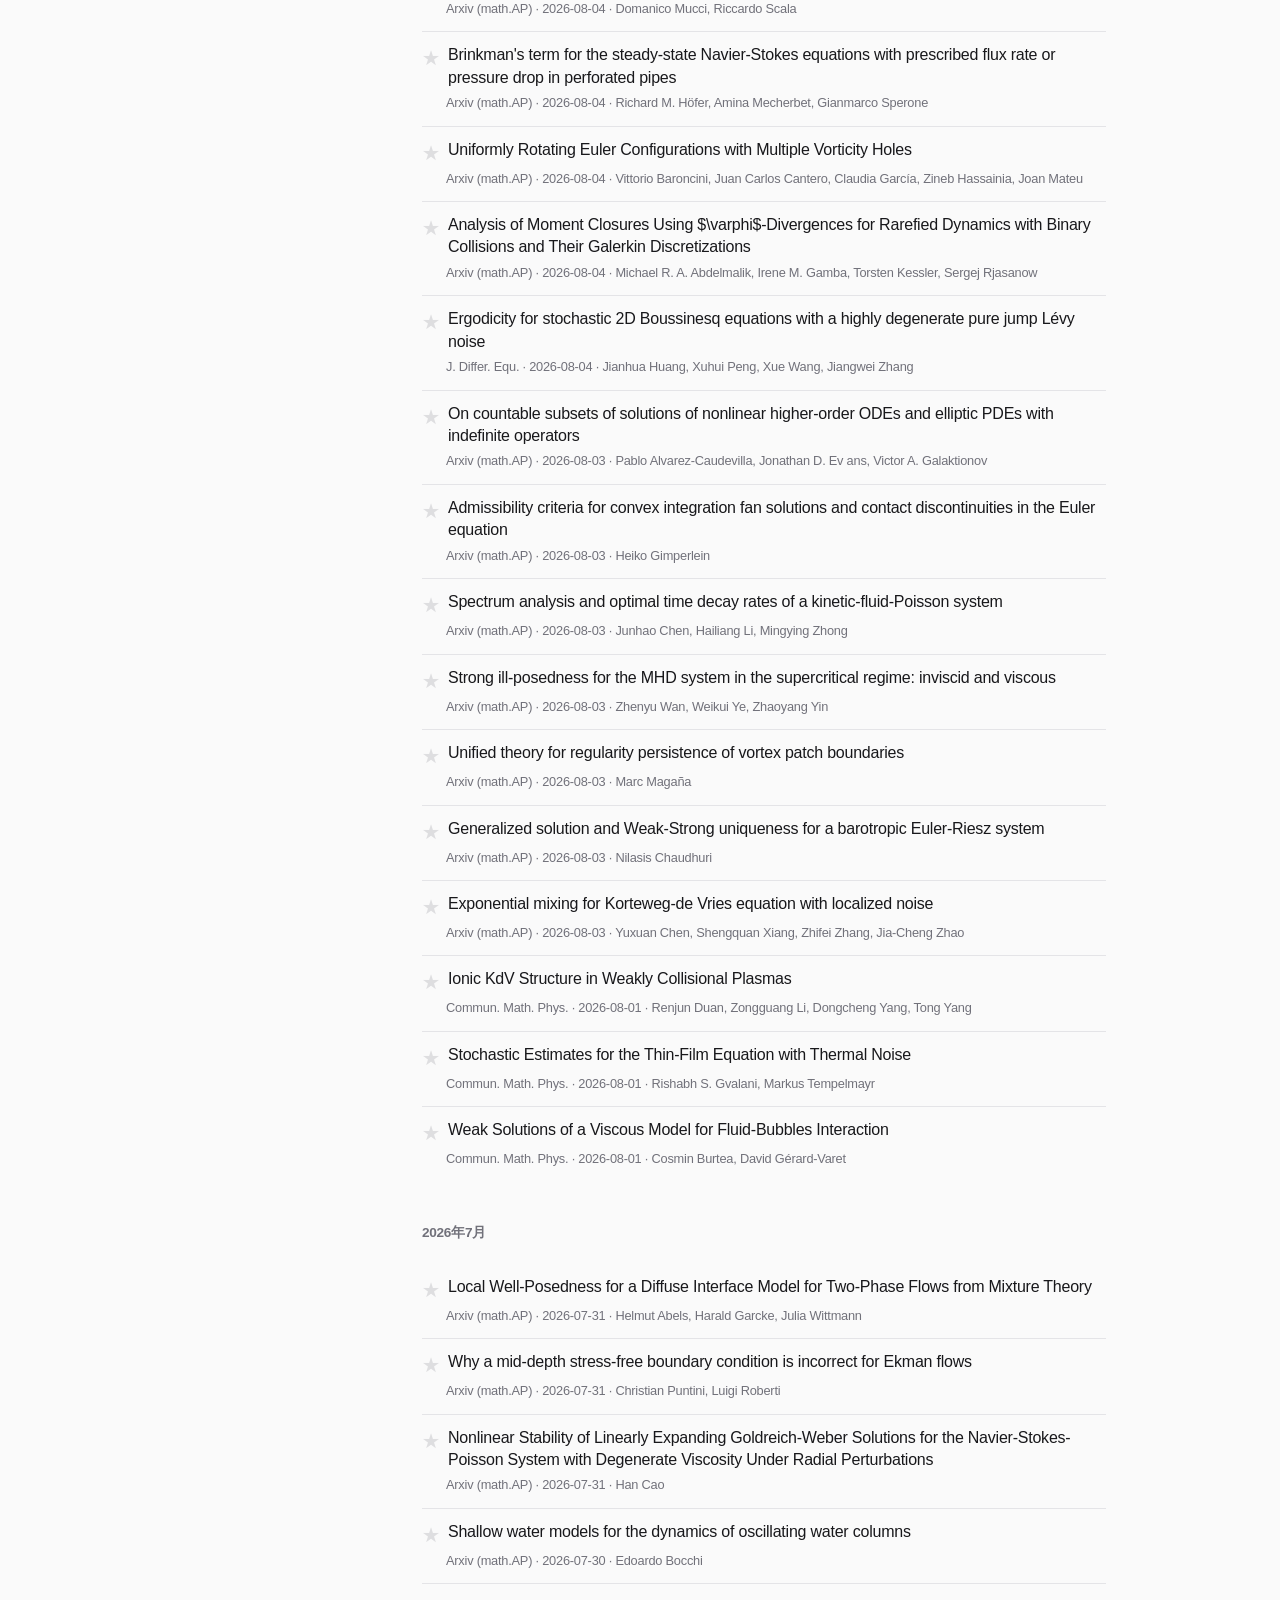
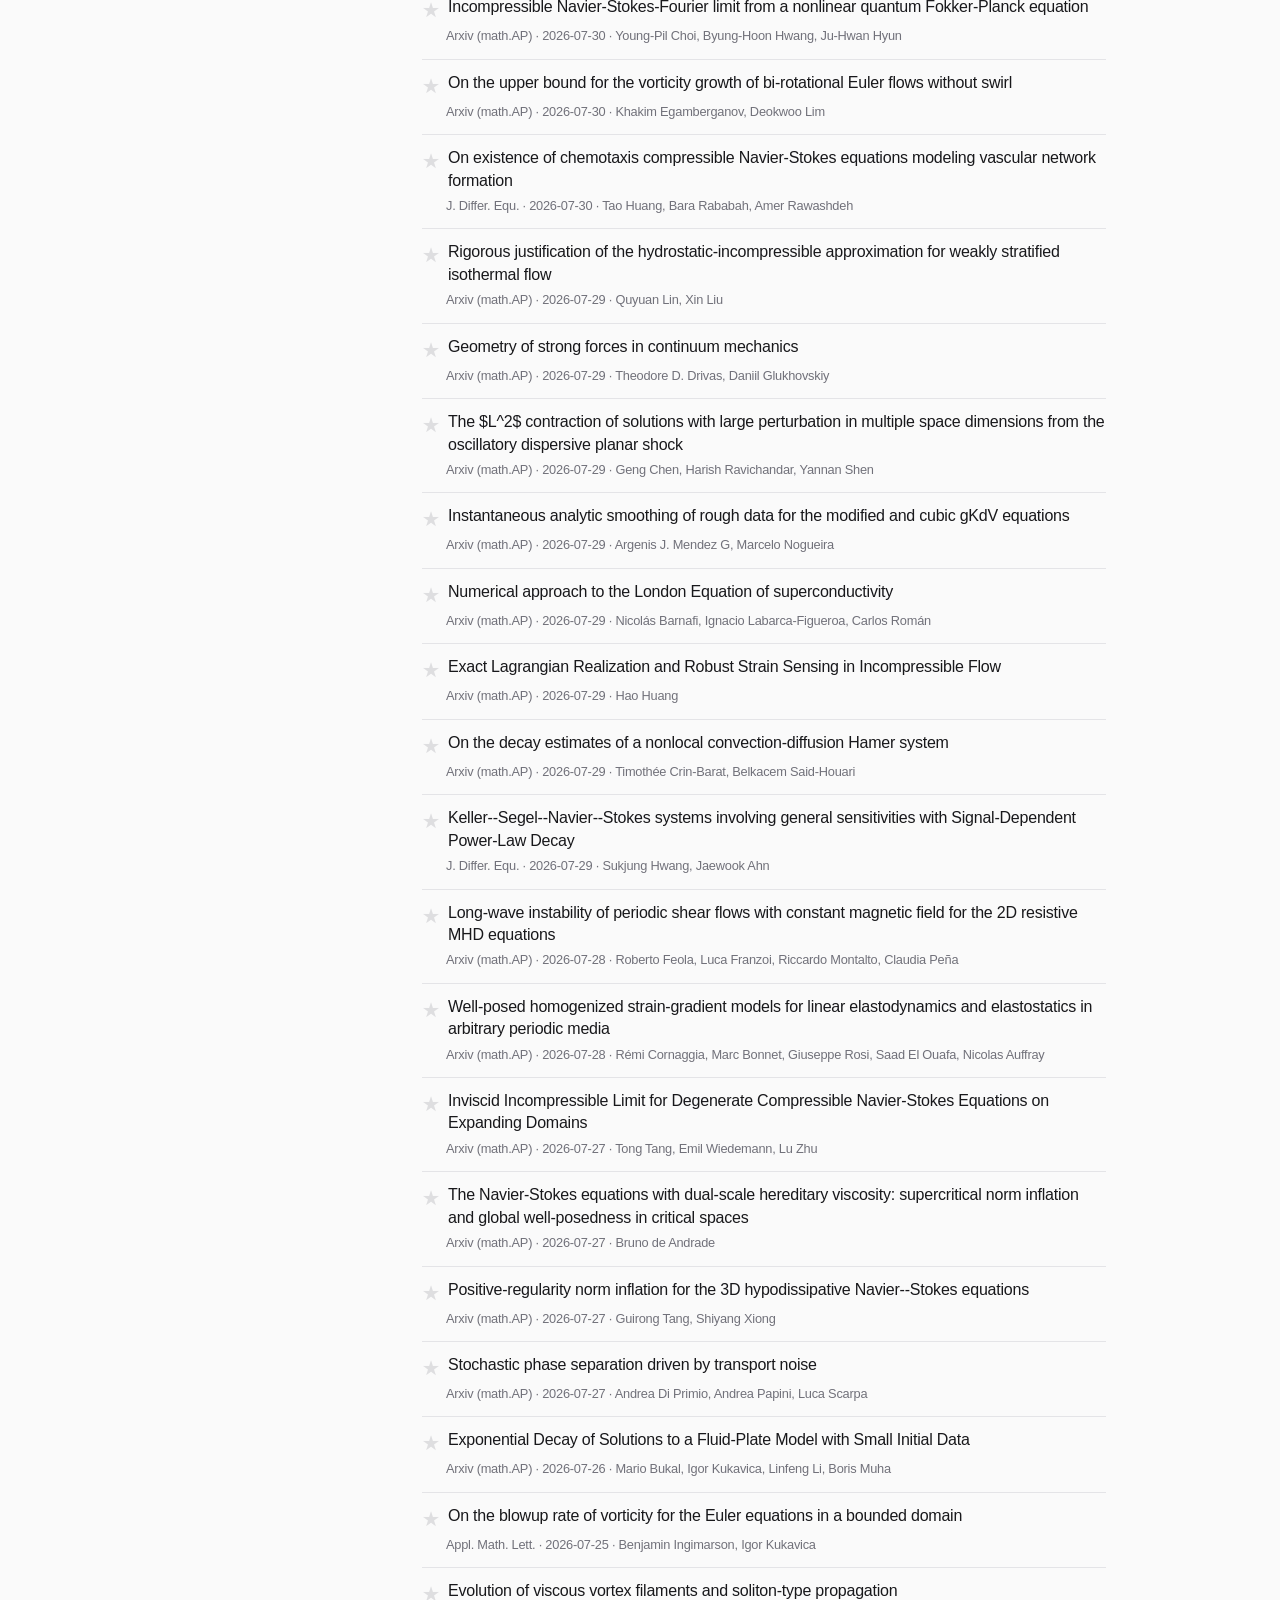
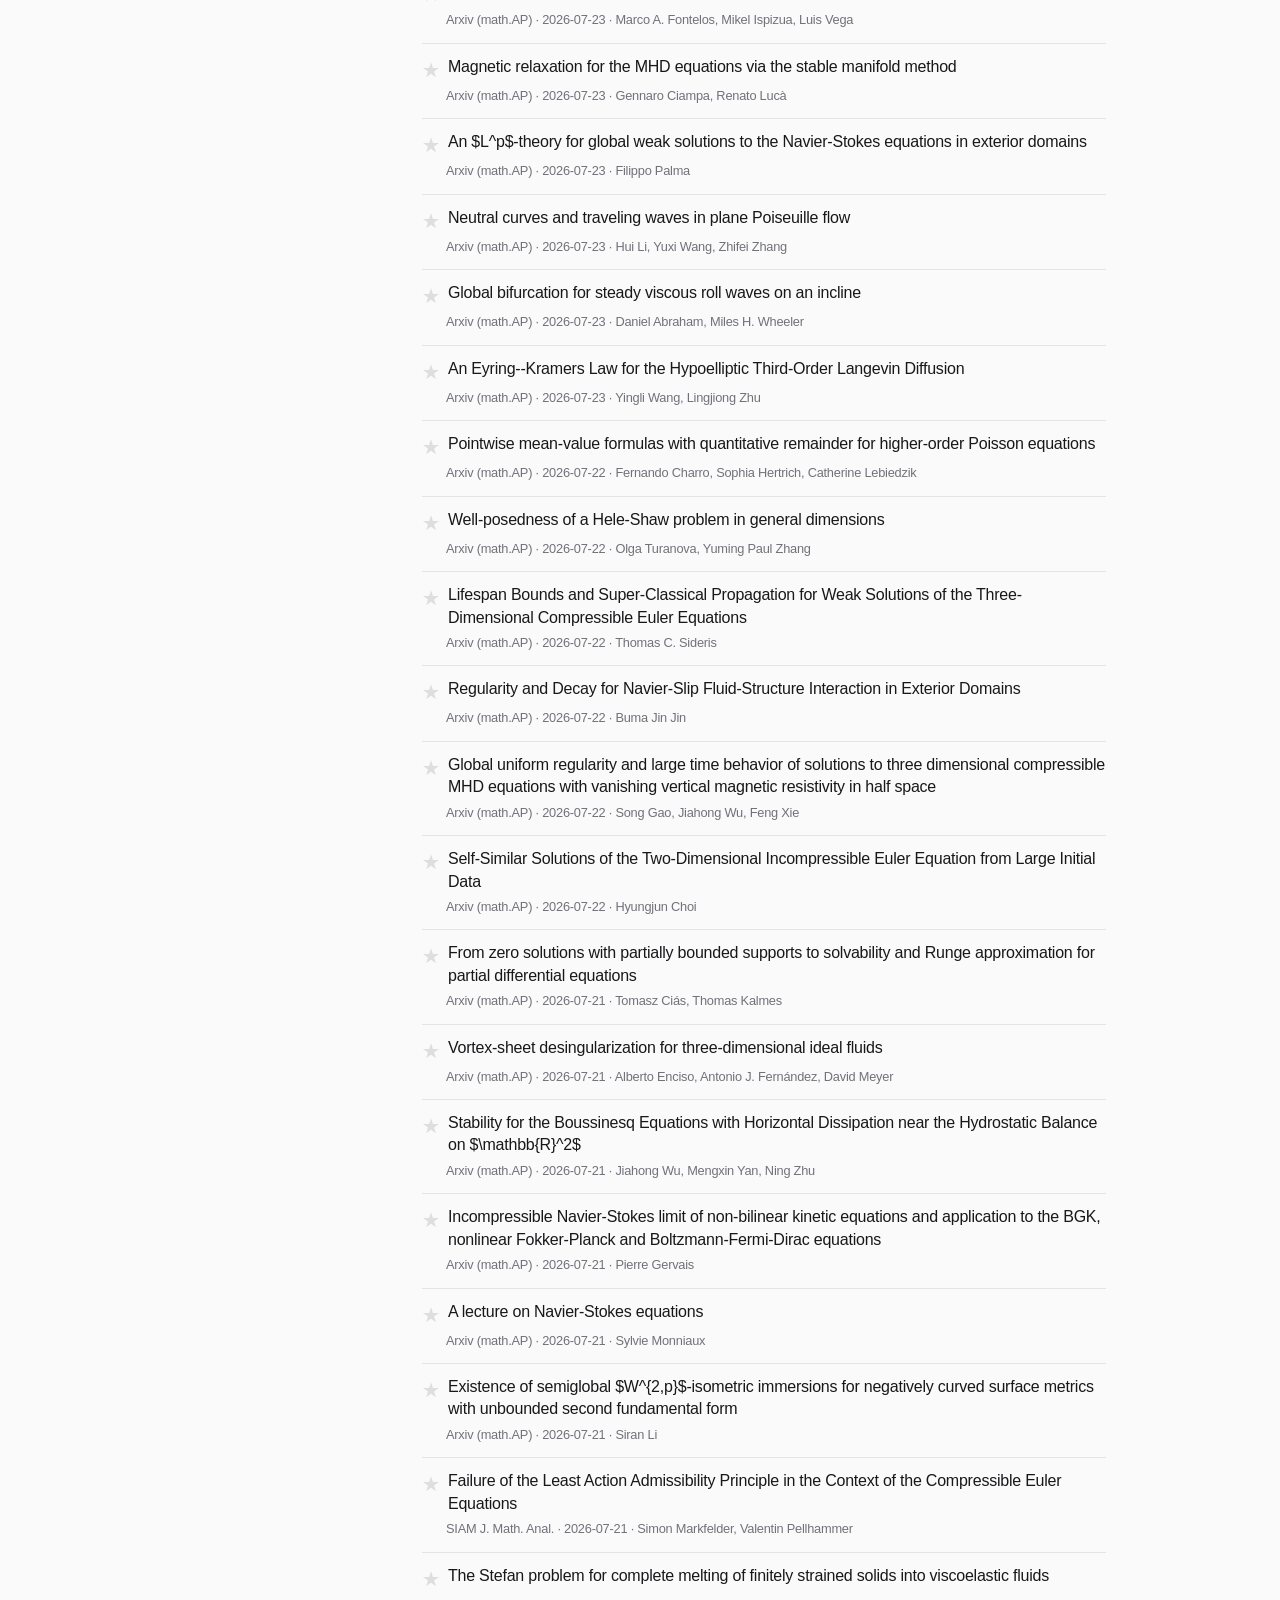
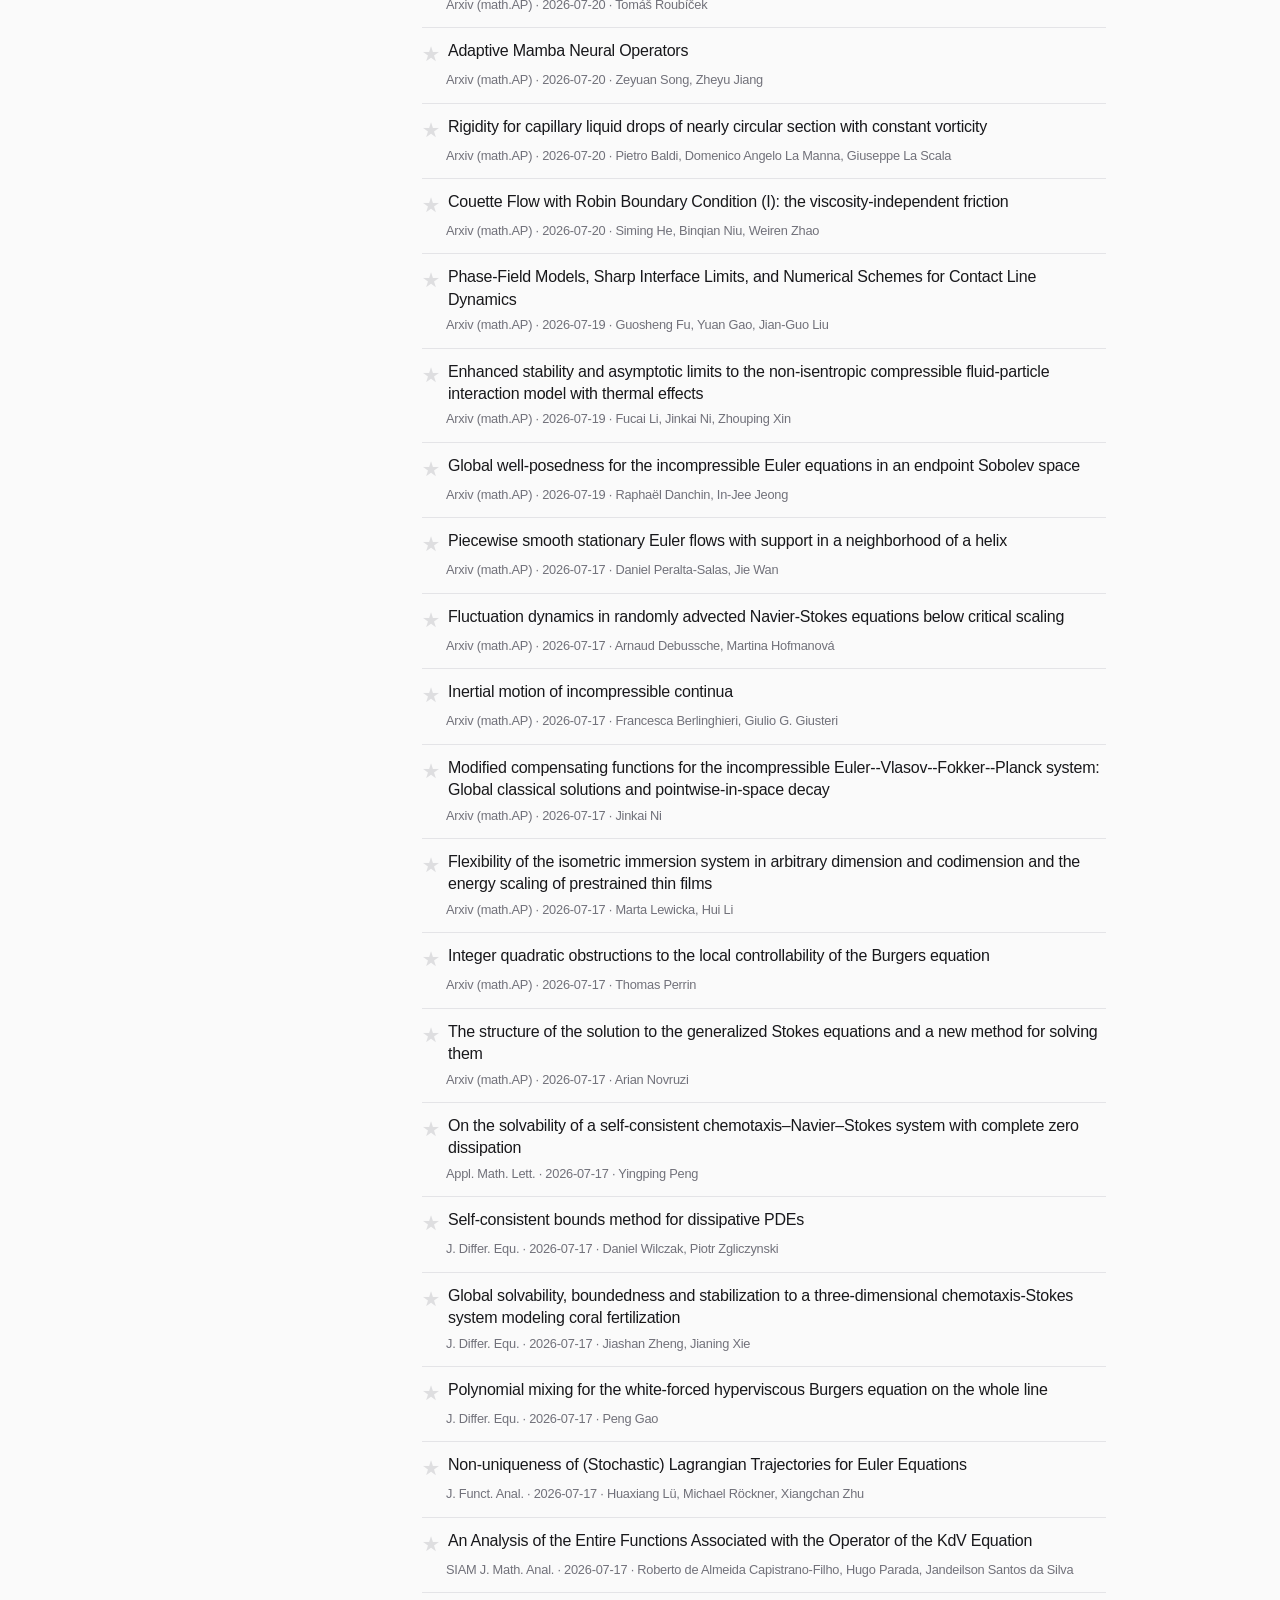
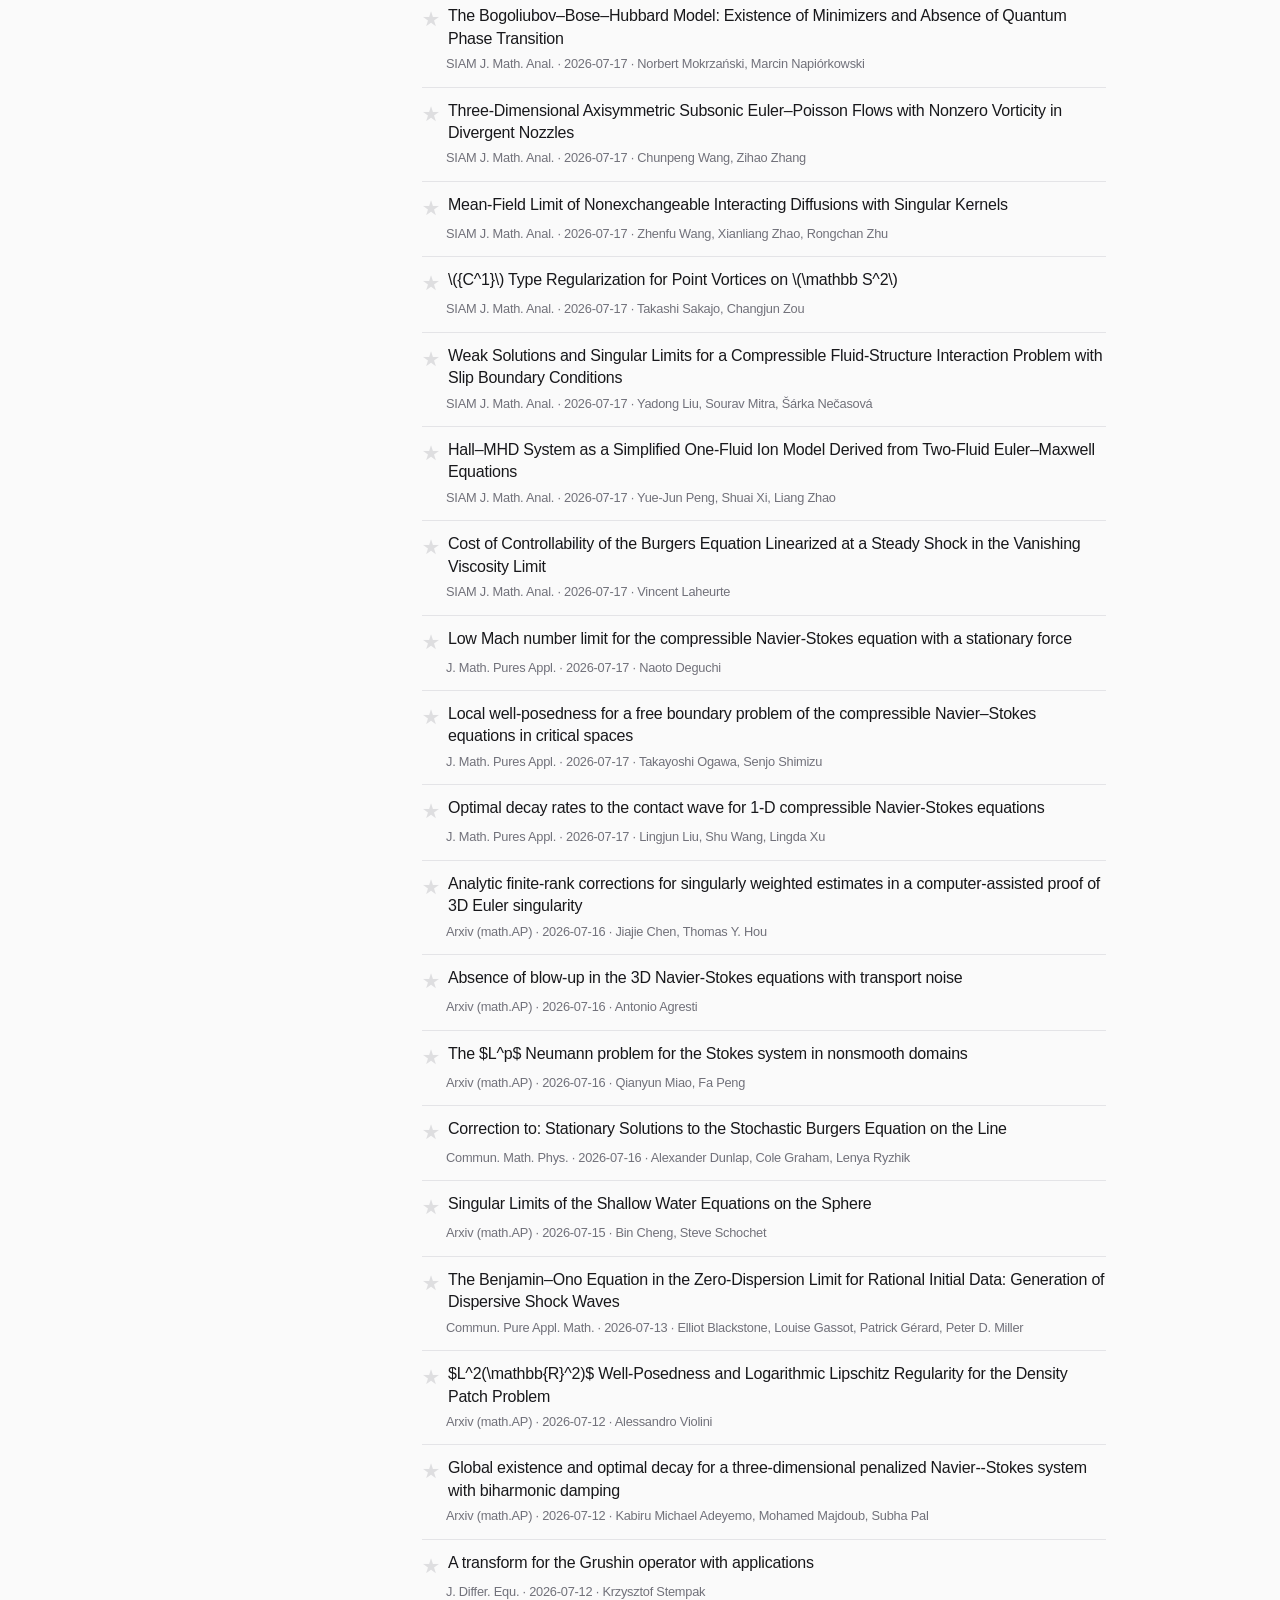
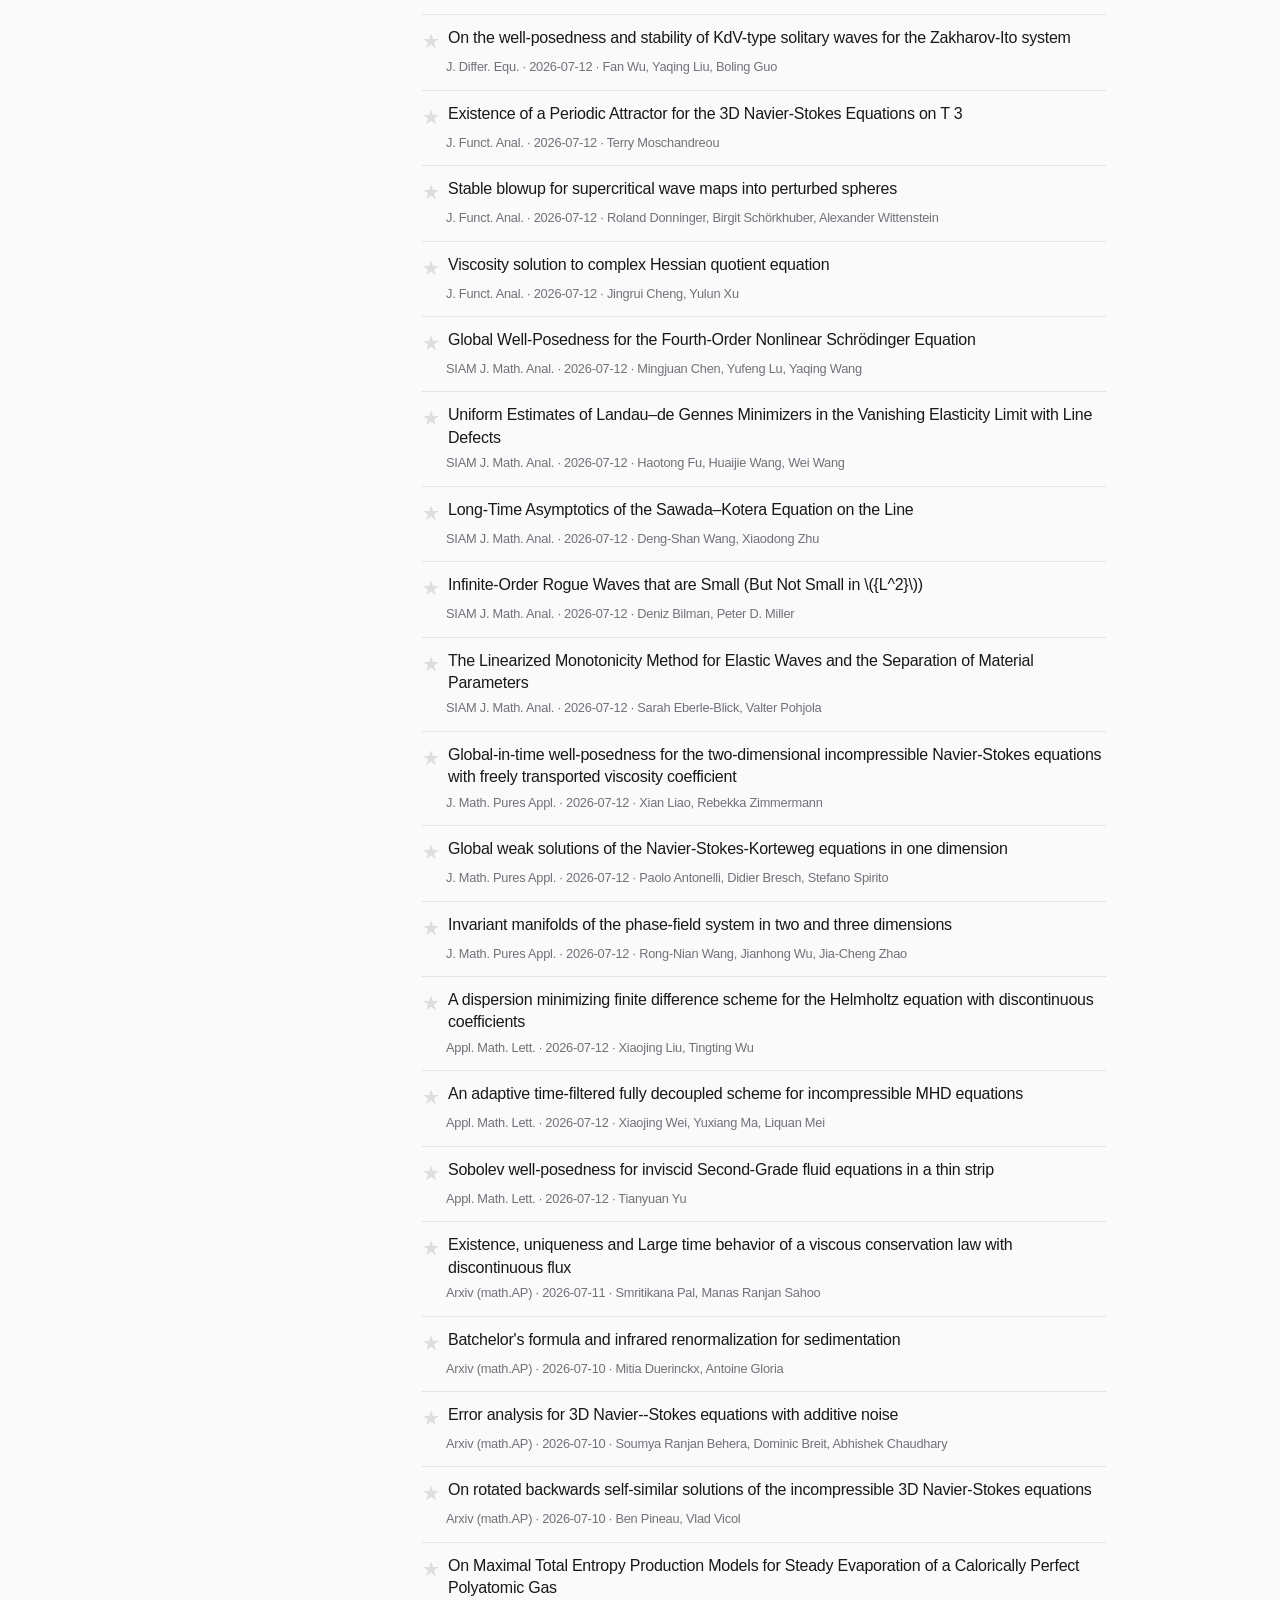
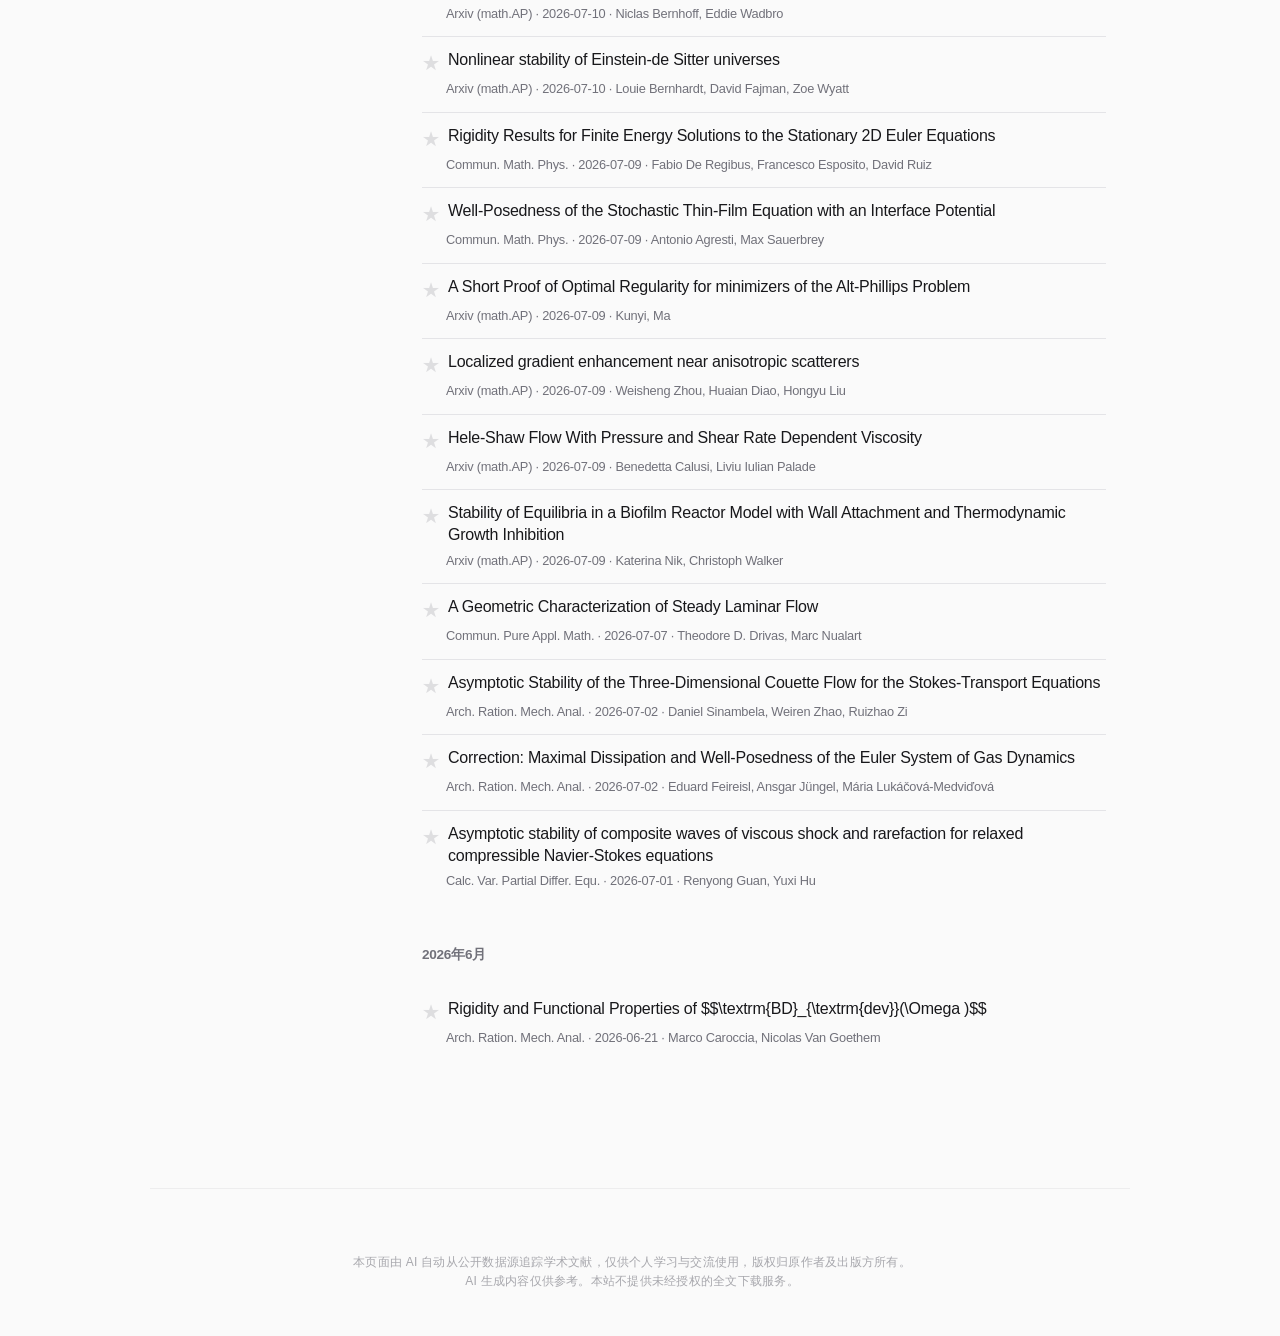
==== commit 4e62153b: "feat: add mathematical fluid journal radar" ====
--- a/index.html
+++ b/index.html
@@ -23,8 +23,17 @@
 
     <main class="main stagger fade-in">
         <div class="fluids-layout">
+            <button
+                id="mobile-filter-toggle"
+                class="mobile-filter-toggle"
+                type="button"
+                aria-controls="mobile-filter-panel"
+                aria-expanded="false"
+                onclick="toggleMobileFilters(this)">
+                筛选文献
+            </button>
             <!-- Left Sidebar (Folder Navigation) -->
-            <aside class="fluids-sidebar">
+            <aside id="mobile-filter-panel" class="fluids-sidebar">
                 <div class="folder-group">
                     <div class="folder-header">文献库</div>
                     <ul class="folder-list" id="main-folders">
@@ -54,6 +63,13 @@
                         </li>
                     </ul>
                 </div>
+
+                <div class="folder-group" style="margin-top: 24px;">
+                    <div class="folder-header">期刊组</div>
+                    <ul class="folder-list" id="source-group-filters">
+                        <!-- Dynamically populated -->
+                    </ul>
+                </div>
                 
                 <div class="folder-group" style="margin-top: 24px;">
                     <div class="sidebar-tabs">
@@ -103,12 +119,34 @@
         let baseView = 'archive'; // archive | starred | topic:stability
         let filterJournal = null;
         let filterMonth = null;
+        const JOURNAL_GROUPS = [
+            { id: 'math-fluid-pde', label: '数学流体与非线性 PDE' },
+            { id: 'top-general-math', label: '顶级综合数学' },
+            { id: 'high-general-math', label: '综合数学高刊' },
+        ];
+        const LEGACY_SOURCE_GROUPS = {
+            'Arxiv (math.AP)': 'math-fluid-pde',
+            'Appl. Math. Lett.': 'math-fluid-pde',
+            'Arch. Ration. Mech. Anal.': 'math-fluid-pde',
+            'Commun. Math. Phys.': 'math-fluid-pde',
+            'Commun. Pure Appl. Math.': 'math-fluid-pde',
+            'Calc. Var. Partial Differ. Equ.': 'math-fluid-pde',
+            'J. Differ. Equ.': 'math-fluid-pde',
+            'J. Funct. Anal.': 'math-fluid-pde',
+            'SIAM J. Math. Anal.': 'math-fluid-pde',
+            'J. Math. Pures Appl.': 'math-fluid-pde',
+        };
+        let filterSourceGroup = null;
         
         function getReadPapers() {
             return JSON.parse(localStorage.getItem('fluids_read') || '[]');
         }
         function getStarredPapers() {
             return JSON.parse(localStorage.getItem('fluids_stars') || '[]');
+        }
+
+        function sourceGroupForPaper(paper) {
+            return paper.source_group || LEGACY_SOURCE_GROUPS[paper.source] || null;
         }
         
         function markRead(filename) {
@@ -126,6 +164,7 @@
                 if (baseView === 'starred' && !starredPapers.includes(p.filename)) return false;
                 if (baseView.startsWith('topic:') && !(p.tags || []).includes(baseView.replace('topic:', ''))) return false;
                 
+                if (filterSourceGroup && sourceGroupForPaper(p) !== filterSourceGroup) return false;
                 if (filterJournal && p.source !== filterJournal) return false;
                 if (filterMonth && formatMonth(p.date) !== filterMonth) return false;
                 return true;
@@ -162,6 +201,14 @@
             render();
         }
 
+        function toggleMobileFilters(button) {
+            const panel = document.getElementById('mobile-filter-panel');
+            const isOpen = panel.classList.toggle('mobile-filters-open');
+
+            button.setAttribute('aria-expanded', String(isOpen));
+            button.textContent = isOpen ? '收起筛选' : '筛选文献';
+        }
+
         function switchFolder(folderId, element) {
             baseView = folderId;
             document.querySelectorAll('#main-folders .folder-link, #topic-folders .folder-link').forEach(el => el.classList.remove('active'));
@@ -186,6 +233,16 @@
                 document.getElementById('month-filters').style.display = 'block';
             }
         }
+
+        function toggleSourceGroupFilter(groupId) {
+            filterSourceGroup = filterSourceGroup === groupId ? null : groupId;
+            render();
+        }
+
+        function clearSourceGroupFilter() {
+            filterSourceGroup = null;
+            render();
+        }
         
         function toggleJournalFilter(j, element) {
             if (filterJournal === j) {
@@ -227,11 +284,21 @@
             let starredCount = starredPapers.length;
             let archiveCount = allPapers.length;
             let topicCounts = { 'stability': 0 };
+            let sourceGroupCounts = {};
             let journalCounts = {};
             let monthCounts = {};
+
+            JOURNAL_GROUPS.forEach(group => {
+                sourceGroupCounts[group.id] = 0;
+            });
             
             allPapers.forEach(p => {
                 journalCounts[p.source] = (journalCounts[p.source] || 0) + 1;
+
+                let sourceGroup = sourceGroupForPaper(p);
+                if (sourceGroup && sourceGroupCounts[sourceGroup] !== undefined) {
+                    sourceGroupCounts[sourceGroup]++;
+                }
                 
                 let m = formatMonth(p.date);
                 monthCounts[m] = (monthCounts[m] || 0) + 1;
@@ -245,6 +312,28 @@
             document.getElementById('count-starred').textContent = starredCount;
             document.getElementById('count-archive').textContent = archiveCount;
             document.getElementById('count-stability').textContent = topicCounts['stability'];
+
+            let sourceGroupList = document.getElementById('source-group-filters');
+            sourceGroupList.innerHTML = '';
+            JOURNAL_GROUPS.forEach(group => {
+                let li = document.createElement('li');
+                let a = document.createElement('a');
+                a.href = '#';
+                a.className = 'folder-link';
+                a.classList.toggle('active', filterSourceGroup === group.id);
+                a.onclick = function(e) { e.preventDefault(); toggleSourceGroupFilter(group.id); };
+
+                let spanName = document.createElement('span');
+                spanName.textContent = group.label;
+                let spanCount = document.createElement('span');
+                spanCount.className = 'sidebar-count';
+                spanCount.textContent = sourceGroupCounts[group.id];
+
+                a.appendChild(spanName);
+                a.appendChild(spanCount);
+                li.appendChild(a);
+                sourceGroupList.appendChild(li);
+            });
             
             let journalList = document.getElementById('journal-filters');
             if (journalList.children.length === 0) {
@@ -308,6 +397,15 @@
             let tagsContainer = document.getElementById('filter-tags-container');
             tagsContainer.innerHTML = '';
             tagsContainer.style.display = 'none';
+            if (filterSourceGroup) {
+                let group = JOURNAL_GROUPS.find(item => item.id === filterSourceGroup);
+                if (group) {
+                    let tag = document.createElement('div');
+                    tag.className = 'filter-tag';
+                    tag.innerHTML = `${group.label} <span class="filter-tag-close" onclick="clearSourceGroupFilter()">✕</span>`;
+                    tagsContainer.appendChild(tag);
+                }
+            }
             if (filterJournal) {
                 let tag = document.createElement('div');
                 tag.className = 'filter-tag';
@@ -321,7 +419,7 @@
                 tagsContainer.appendChild(tag);
             }
             
-            if (filterJournal || filterMonth) {
+            if (filterSourceGroup || filterJournal || filterMonth) {
                 tagsContainer.style.display = 'flex';
                 tagsContainer.style.marginBottom = '24px';
             }
--- a/style.css
+++ b/style.css
@@ -1157,12 +1157,32 @@
         flex-direction: column;
         gap: 16px;
     }
+    .mobile-filter-toggle {
+        display: inline-flex;
+        align-items: center;
+        justify-content: center;
+        width: 100%;
+        min-height: 44px;
+        padding: 10px 14px;
+        color: var(--text);
+        font: inherit;
+        font-size: 0.9rem;
+        font-weight: 600;
+        background: var(--surface);
+        border: 1px solid var(--border);
+        border-radius: 10px;
+        cursor: pointer;
+    }
     .fluids-sidebar {
+        display: none;
         flex: none;
         width: 100%;
         position: static;
         max-height: none;
         padding-bottom: 8px;
+    }
+    .fluids-sidebar.mobile-filters-open {
+        display: block;
     }
     .folder-group {
         margin-top: 16px !important;
@@ -1186,6 +1206,12 @@
     }
 }
 
+@media (min-width: 769px) {
+    .mobile-filter-toggle {
+        display: none;
+    }
+}
+
 
 
 /* ---------- Miscellaneous ---------- */
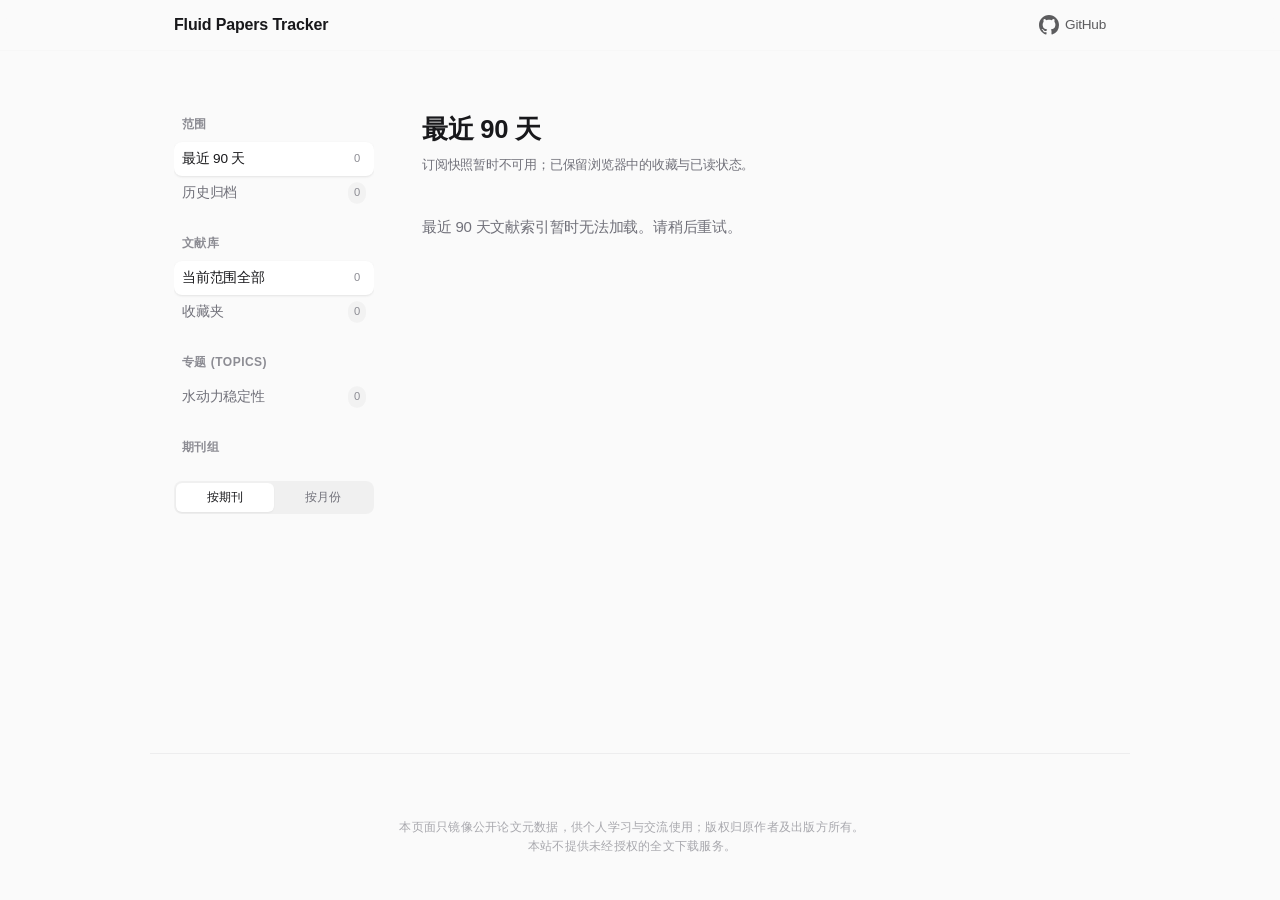
==== commit e9cbe182: "feat: mirror canonical literature artifacts" ====
--- a/index.html
+++ b/index.html
@@ -3,7 +3,7 @@
 <head>
     <meta charset="UTF-8">
     <meta name="viewport" content="width=device-width, initial-scale=1.0">
-    <meta name="description" content="流体动力学与偏微分方程最新论文">
+    <meta name="description" content="数学流体与偏微分方程论文订阅">
     <link rel="icon" href="data:image/svg+xml,<svg xmlns='http://www.w3.org/2000/svg' viewBox='0 0 100 100'><text y='.9em' font-size='90'>✦</text></svg>">
     <title>流体论文库</title>
     <link rel="stylesheet" href="style.css">
@@ -13,8 +13,8 @@
         <div class="nav-inner">
             <a href="index.html" class="nav-logo">Fluid Papers Tracker</a>
             <div class="nav-links">
-                <a href="https://github.com/yuningwang2329/my-website" target="_blank" style="display: flex; align-items: center; gap: 6px;">
-                    <svg height="20" width="20" viewBox="0 0 16 16" fill="currentColor"><path d="M8 0C3.58 0 0 3.58 0 8c0 3.54 2.29 6.53 5.47 7.59.4.07.55-.17.55-.38 0-.19-.01-.82-.01-1.49-2.01.37-2.53-.49-2.69-.94-.09-.23-.48-.94-.82-1.13-.28-.15-.68-.52-.01-.53.63-.01 1.08.58 1.23.82.72 1.21 1.87.87 2.33.66.07-.52.28-.87.51-1.07-1.78-.2-3.64-.89-3.64-3.95 0-.87.31-1.59.82-2.15-.08-.2-.36-1.02.08-2.12 0 0 .67-.21 2.2.82.64-.18 1.32-.27 2-.27.68 0 1.36.09 2 .27 1.53-1.04 2.2-.82 2.2-.82.44 1.1.16 1.92.08 2.12.51.56.82 1.27.82 2.15 0 3.07-1.87 3.75-3.65 3.95.29.25.54.73.54 1.48 0 1.07-.01 1.93-.01 2.2 0 .21.15.46.55.38A8.013 8.013 0 0016 8c0-4.42-3.58-8-8-8z"></path></svg>
+                <a href="https://github.com/yuningwang2329/my-website" target="_blank" rel="noopener noreferrer" style="display: flex; align-items: center; gap: 6px;">
+                    <svg height="20" width="20" viewBox="0 0 16 16" fill="currentColor" aria-hidden="true"><path d="M8 0C3.58 0 0 3.58 0 8c0 3.54 2.29 6.53 5.47 7.59.4.07.55-.17.55-.38 0-.19-.01-.82-.01-1.49-2.01.37-2.53-.49-2.69-.94-.09-.23-.48-.94-.82-1.13-.28-.15-.68-.52-.01-.53.63-.01 1.08.58 1.23.82.72 1.21 1.87.87 2.33.66.07-.52.28-.87.51-1.07-1.78-.2-3.64-.89-3.64-3.95 0-.87.31-1.59.82-2.15-.08-.2-.36-1.02.08-2.12 0 0 .67-.21 2.2.82.64-.18 1.32-.27 2-.27.68 0 1.36.09 2 .27 1.53-1.04 2.2-.82 2.2-.82.44 1.1.16 1.92.08 2.12.51.56.82 1.27.82 2.15 0 3.07-1.87 3.75-3.65 3.95.29.25.54.73.54 1.48 0 1.07-.01 1.93-.01 2.2 0 .21.15.46.55.38A8.013 8.013 0 0016 8c0-4.42-3.58-8-8-8z"></path></svg>
                     GitHub
                 </a>
             </div>
@@ -32,15 +32,34 @@
                 onclick="toggleMobileFilters(this)">
                 筛选文献
             </button>
-            <!-- Left Sidebar (Folder Navigation) -->
+
             <aside id="mobile-filter-panel" class="fluids-sidebar">
                 <div class="folder-group">
+                    <div class="folder-header">范围</div>
+                    <ul class="folder-list" id="scope-folders">
+                        <li>
+                            <a href="#" class="folder-link active" onclick="switchScope('current', this); return false;">
+                                <span>最近 90 天</span>
+                                <span class="sidebar-count" id="count-archive">0</span>
+                            </a>
+                        </li>
+                        <li>
+                            <a href="#" class="folder-link" onclick="switchScope('archive', this); return false;">
+                                <span>历史归档</span>
+                                <span class="sidebar-count" id="count-history">0</span>
+                            </a>
+                        </li>
+                    </ul>
+                    <ul class="folder-list archive-year-filters" id="archive-year-filters" aria-label="历史归档年份"></ul>
+                </div>
+
+                <div class="folder-group" style="margin-top: 24px;">
                     <div class="folder-header">文献库</div>
                     <ul class="folder-list" id="main-folders">
                         <li>
                             <a href="#" class="folder-link active" onclick="switchFolder('archive', this); return false;">
-                                <span>所有文献</span>
-                                <span class="sidebar-count" id="count-archive">0</span>
+                                <span>当前范围全部</span>
+                                <span class="sidebar-count" id="count-current-view">0</span>
                             </a>
                         </li>
                         <li>
@@ -51,7 +70,7 @@
                         </li>
                     </ul>
                 </div>
-                
+
                 <div class="folder-group" style="margin-top: 24px;">
                     <div class="folder-header">专题 (Topics)</div>
                     <ul class="folder-list" id="topic-folders">
@@ -66,39 +85,30 @@
 
                 <div class="folder-group" style="margin-top: 24px;">
                     <div class="folder-header">期刊组</div>
-                    <ul class="folder-list" id="source-group-filters">
-                        <!-- Dynamically populated -->
-                    </ul>
+                    <ul class="folder-list" id="source-group-filters"></ul>
                 </div>
-                
+
                 <div class="folder-group" style="margin-top: 24px;">
                     <div class="sidebar-tabs">
                         <button class="sidebar-tab active" onclick="switchFilterTab('journal', this)">按期刊</button>
                         <button class="sidebar-tab" onclick="switchFilterTab('month', this)">按月份</button>
                     </div>
-                    
-                    <ul class="folder-list" id="journal-filters">
-                        <!-- Dynamically populated -->
-                    </ul>
-                    <ul class="folder-list" id="month-filters" style="display: none;">
-                        <!-- Dynamically populated -->
-                    </ul>
+                    <ul class="folder-list" id="journal-filters"></ul>
+                    <ul class="folder-list" id="month-filters" style="display: none;"></ul>
                 </div>
             </aside>
-            
-            <!-- Right Content Area (List View) -->
+
             <div class="fluids-content">
                 <div class="content-header" style="margin-bottom: 12px;">
-                    <h1 class="page-title" id="view-title">所有文献</h1>
+                    <h1 class="page-title" id="view-title">最近 90 天</h1>
                     <div class="content-actions">
                         <button id="mark-all-read" class="action-btn" style="display: none;" onclick="markAllRead()">标为已读</button>
                     </div>
                 </div>
-                
+                <p id="subscription-status" class="subscription-status" aria-live="polite">正在读取订阅快照状态…</p>
                 <div id="filter-tags-container" class="filter-tags" style="display: none;"></div>
-                
                 <div id="fluids-list-container">
-                    <p style="color: var(--text-secondary); padding: 20px 0;">正在加载文献数据…</p>
+                    <p class="status-message">正在加载最近 90 天文献…</p>
                 </div>
             </div>
         </div>
@@ -106,423 +116,12 @@
 
     <footer class="site-footer">
         <div class="footer-disclaimer">
-            本页面由 AI 自动从公开数据源追踪学术文献，仅供个人学习与交流使用，版权归原作者及出版方所有。<br>
-            AI 生成内容仅供参考。本站不提供未经授权的全文下载服务。
+            本页面只镜像公开论文元数据，供个人学习与交流使用；版权归原作者及出版方所有。<br>
+            本站不提供未经授权的全文下载服务。
         </div>
-        <div class="footer-meta">
-            <span id="last-updated"></span>
-        </div>
+        <div class="footer-meta"><span id="last-updated"></span></div>
     </footer>
 
-    <script>
-        let allPapers = [];
-        let baseView = 'archive'; // archive | starred | topic:stability
-        let filterJournal = null;
-        let filterMonth = null;
-        const JOURNAL_GROUPS = [
-            { id: 'math-fluid-pde', label: '数学流体与非线性 PDE' },
-            { id: 'top-general-math', label: '顶级综合数学' },
-            { id: 'high-general-math', label: '综合数学高刊' },
-        ];
-        const LEGACY_SOURCE_GROUPS = {
-            'Arxiv (math.AP)': 'math-fluid-pde',
-            'Appl. Math. Lett.': 'math-fluid-pde',
-            'Arch. Ration. Mech. Anal.': 'math-fluid-pde',
-            'Commun. Math. Phys.': 'math-fluid-pde',
-            'Commun. Pure Appl. Math.': 'math-fluid-pde',
-            'Calc. Var. Partial Differ. Equ.': 'math-fluid-pde',
-            'J. Differ. Equ.': 'math-fluid-pde',
-            'J. Funct. Anal.': 'math-fluid-pde',
-            'SIAM J. Math. Anal.': 'math-fluid-pde',
-            'J. Math. Pures Appl.': 'math-fluid-pde',
-        };
-        let filterSourceGroup = null;
-        
-        function getReadPapers() {
-            return JSON.parse(localStorage.getItem('fluids_read') || '[]');
-        }
-        function getStarredPapers() {
-            return JSON.parse(localStorage.getItem('fluids_stars') || '[]');
-        }
-
-        function sourceGroupForPaper(paper) {
-            return paper.source_group || LEGACY_SOURCE_GROUPS[paper.source] || null;
-        }
-        
-        function markRead(filename) {
-            let read = getReadPapers();
-            if (!read.includes(filename)) {
-                read.push(filename);
-                localStorage.setItem('fluids_read', JSON.stringify(read));
-            }
-        }
-        
-        function getPapersToRender() {
-            let readPapers = getReadPapers();
-            let starredPapers = getStarredPapers();
-            return allPapers.filter(p => {
-                if (baseView === 'starred' && !starredPapers.includes(p.filename)) return false;
-                if (baseView.startsWith('topic:') && !(p.tags || []).includes(baseView.replace('topic:', ''))) return false;
-                
-                if (filterSourceGroup && sourceGroupForPaper(p) !== filterSourceGroup) return false;
-                if (filterJournal && p.source !== filterJournal) return false;
-                if (filterMonth && formatMonth(p.date) !== filterMonth) return false;
-                return true;
-            });
-        }
-        
-        function markAllRead() {
-            let read = getReadPapers();
-            let added = false;
-            let currentPapers = getPapersToRender();
-            
-            currentPapers.forEach(p => {
-                if (!read.includes(p.filename)) {
-                    read.push(p.filename);
-                    added = true;
-                }
-            });
-            if (added) {
-                localStorage.setItem('fluids_read', JSON.stringify(read));
-                render();
-            }
-        }
-        
-        function toggleStar(e, filename) {
-            e.preventDefault();
-            e.stopPropagation();
-            let stars = getStarredPapers();
-            if (stars.includes(filename)) {
-                stars = stars.filter(f => f !== filename);
-            } else {
-                stars.push(filename);
-            }
-            localStorage.setItem('fluids_stars', JSON.stringify(stars));
-            render();
-        }
-
-        function toggleMobileFilters(button) {
-            const panel = document.getElementById('mobile-filter-panel');
-            const isOpen = panel.classList.toggle('mobile-filters-open');
-
-            button.setAttribute('aria-expanded', String(isOpen));
-            button.textContent = isOpen ? '收起筛选' : '筛选文献';
-        }
-
-        function switchFolder(folderId, element) {
-            baseView = folderId;
-            document.querySelectorAll('#main-folders .folder-link, #topic-folders .folder-link').forEach(el => el.classList.remove('active'));
-            if (element) {
-                element.classList.add('active');
-            }
-            
-            const titles = { 'starred': '收藏夹', 'archive': '所有文献', 'topic:stability': '水动力稳定性' };
-            document.getElementById('view-title').textContent = titles[baseView] || '文献库';
-            render();
-        }
-        
-        function switchFilterTab(tabType, element) {
-            document.querySelectorAll('.sidebar-tab').forEach(el => el.classList.remove('active'));
-            element.classList.add('active');
-            
-            if (tabType === 'journal') {
-                document.getElementById('journal-filters').style.display = 'block';
-                document.getElementById('month-filters').style.display = 'none';
-            } else {
-                document.getElementById('journal-filters').style.display = 'none';
-                document.getElementById('month-filters').style.display = 'block';
-            }
-        }
-
-        function toggleSourceGroupFilter(groupId) {
-            filterSourceGroup = filterSourceGroup === groupId ? null : groupId;
-            render();
-        }
-
-        function clearSourceGroupFilter() {
-            filterSourceGroup = null;
-            render();
-        }
-        
-        function toggleJournalFilter(j, element) {
-            if (filterJournal === j) {
-                filterJournal = null; 
-            } else {
-                filterJournal = j;
-            }
-            render();
-        }
-        
-        function clearJournalFilter() {
-            filterJournal = null;
-            render();
-        }
-        
-        function toggleMonthFilter(m, element) {
-            if (filterMonth === m) {
-                filterMonth = null; 
-            } else {
-                filterMonth = m;
-            }
-            render();
-        }
-        
-        function clearMonthFilter() {
-            filterMonth = null;
-            render();
-        }
-        
-        function formatMonth(dateStr) {
-            var parts = dateStr.split('-');
-            return parts[0] + '年' + parseInt(parts[1]) + '月';
-        }
-
-        function render() {
-            let readPapers = getReadPapers();
-            let starredPapers = getStarredPapers();
-            
-            let starredCount = starredPapers.length;
-            let archiveCount = allPapers.length;
-            let topicCounts = { 'stability': 0 };
-            let sourceGroupCounts = {};
-            let journalCounts = {};
-            let monthCounts = {};
-
-            JOURNAL_GROUPS.forEach(group => {
-                sourceGroupCounts[group.id] = 0;
-            });
-            
-            allPapers.forEach(p => {
-                journalCounts[p.source] = (journalCounts[p.source] || 0) + 1;
-
-                let sourceGroup = sourceGroupForPaper(p);
-                if (sourceGroup && sourceGroupCounts[sourceGroup] !== undefined) {
-                    sourceGroupCounts[sourceGroup]++;
-                }
-                
-                let m = formatMonth(p.date);
-                monthCounts[m] = (monthCounts[m] || 0) + 1;
-                
-                let tags = p.tags || [];
-                tags.forEach(t => {
-                    if (topicCounts[t] !== undefined) topicCounts[t]++;
-                });
-            });
-            
-            document.getElementById('count-starred').textContent = starredCount;
-            document.getElementById('count-archive').textContent = archiveCount;
-            document.getElementById('count-stability').textContent = topicCounts['stability'];
-
-            let sourceGroupList = document.getElementById('source-group-filters');
-            sourceGroupList.innerHTML = '';
-            JOURNAL_GROUPS.forEach(group => {
-                let li = document.createElement('li');
-                let a = document.createElement('a');
-                a.href = '#';
-                a.className = 'folder-link';
-                a.classList.toggle('active', filterSourceGroup === group.id);
-                a.onclick = function(e) { e.preventDefault(); toggleSourceGroupFilter(group.id); };
-
-                let spanName = document.createElement('span');
-                spanName.textContent = group.label;
-                let spanCount = document.createElement('span');
-                spanCount.className = 'sidebar-count';
-                spanCount.textContent = sourceGroupCounts[group.id];
-
-                a.appendChild(spanName);
-                a.appendChild(spanCount);
-                li.appendChild(a);
-                sourceGroupList.appendChild(li);
-            });
-            
-            let journalList = document.getElementById('journal-filters');
-            if (journalList.children.length === 0) {
-                let sortedJournals = Object.keys(journalCounts).sort();
-                sortedJournals.forEach(j => {
-                    let li = document.createElement('li');
-                    let a = document.createElement('a');
-                    a.href = '#';
-                    a.className = 'folder-link';
-                    a.onclick = function(e) { e.preventDefault(); toggleJournalFilter(j, this); };
-                    
-                    let spanName = document.createElement('span');
-                    spanName.textContent = j;
-                    let spanCount = document.createElement('span');
-                    spanCount.className = 'sidebar-count';
-                    spanCount.textContent = journalCounts[j];
-                    
-                    a.appendChild(spanName);
-                    a.appendChild(spanCount);
-                    li.appendChild(a);
-                    journalList.appendChild(li);
-                });
-            }
-            
-            let monthList = document.getElementById('month-filters');
-            if (monthList.children.length === 0) {
-                let sortedMonths = Object.keys(monthCounts).sort((a, b) => {
-                    let pa = a.match(/(\d+)年(\d+)月/);
-                    let pb = b.match(/(\d+)年(\d+)月/);
-                    if (!pa || !pb) return 0;
-                    if (pa[1] !== pb[1]) return parseInt(pb[1]) - parseInt(pa[1]);
-                    return parseInt(pb[2]) - parseInt(pa[2]);
-                });
-                sortedMonths.forEach(m => {
-                    let li = document.createElement('li');
-                    let a = document.createElement('a');
-                    a.href = '#';
-                    a.className = 'folder-link';
-                    a.onclick = function(e) { e.preventDefault(); toggleMonthFilter(m, this); };
-                    
-                    let spanName = document.createElement('span');
-                    spanName.textContent = m;
-                    let spanCount = document.createElement('span');
-                    spanCount.className = 'sidebar-count';
-                    spanCount.textContent = monthCounts[m];
-                    
-                    a.appendChild(spanName);
-                    a.appendChild(spanCount);
-                    li.appendChild(a);
-                    monthList.appendChild(li);
-                });
-            }
-            
-            document.querySelectorAll('#journal-filters .folder-link').forEach(el => {
-                el.classList.toggle('active', el.querySelector('span').textContent === filterJournal);
-            });
-            document.querySelectorAll('#month-filters .folder-link').forEach(el => {
-                el.classList.toggle('active', el.querySelector('span').textContent === filterMonth);
-            });
-            
-            let tagsContainer = document.getElementById('filter-tags-container');
-            tagsContainer.innerHTML = '';
-            tagsContainer.style.display = 'none';
-            if (filterSourceGroup) {
-                let group = JOURNAL_GROUPS.find(item => item.id === filterSourceGroup);
-                if (group) {
-                    let tag = document.createElement('div');
-                    tag.className = 'filter-tag';
-                    tag.innerHTML = `${group.label} <span class="filter-tag-close" onclick="clearSourceGroupFilter()">✕</span>`;
-                    tagsContainer.appendChild(tag);
-                }
-            }
-            if (filterJournal) {
-                let tag = document.createElement('div');
-                tag.className = 'filter-tag';
-                tag.innerHTML = `${filterJournal} <span class="filter-tag-close" onclick="clearJournalFilter()">✕</span>`;
-                tagsContainer.appendChild(tag);
-            }
-            if (filterMonth) {
-                let tag = document.createElement('div');
-                tag.className = 'filter-tag';
-                tag.innerHTML = `${filterMonth} <span class="filter-tag-close" onclick="clearMonthFilter()">✕</span>`;
-                tagsContainer.appendChild(tag);
-            }
-            
-            if (filterSourceGroup || filterJournal || filterMonth) {
-                tagsContainer.style.display = 'flex';
-                tagsContainer.style.marginBottom = '24px';
-            }
-
-            let papersToRender = getPapersToRender();
-
-            let container = document.getElementById('fluids-list-container');
-            container.innerHTML = '';
-            
-            let markBtn = document.getElementById('mark-all-read');
-            if (papersToRender.length === 0) {
-                container.innerHTML = '<p style="color:var(--text-secondary);padding:20px 0;">该筛选条件下无文献。</p>';
-                if (markBtn) markBtn.style.display = 'none';
-                return;
-            }
-            
-            let groups = {};
-            let groupOrder = [];
-            let unreadInCurrentFolder = 0;
-            
-            papersToRender.forEach(p => {
-                if (!readPapers.includes(p.filename)) unreadInCurrentFolder++;
-                
-                let month = formatMonth(p.date);
-                if (!groups[month]) {
-                    groups[month] = [];
-                    groupOrder.push(month);
-                }
-                groups[month].push(p);
-            });
-            
-            groupOrder.forEach(month => {
-                let groupDiv = document.createElement('div');
-                groupDiv.className = 'paper-group';
-                
-                let header = document.createElement('h2');
-                header.className = 'paper-group-header';
-                header.textContent = month;
-                groupDiv.appendChild(header);
-                
-                let ul = document.createElement('ul');
-                ul.className = 'paper-list';
-                
-                groups[month].forEach(p => {
-                    let li = document.createElement('li');
-                    
-                    let isRead = readPapers.includes(p.filename);
-                    let isStarred = starredPapers.includes(p.filename);
-                    
-                    let link = document.createElement('a');
-                    link.href = 'post.html?file=fluids/' + p.filename;
-                    link.className = 'paper-link' + (isRead ? ' read' : '');
-                    link.onclick = function() { markRead(p.filename); };
-                    
-                    let titleRow = document.createElement('div');
-                    titleRow.className = 'paper-title-row';
-                    
-                    let title = document.createElement('span');
-                    title.className = 'paper-title';
-                    title.textContent = p.title;
-                    
-                    let starBtn = document.createElement('button');
-                    starBtn.className = 'paper-star' + (isStarred ? ' active' : '');
-                    starBtn.innerHTML = '★';
-                    starBtn.onclick = function(e) { toggleStar(e, p.filename); };
-                    
-                    titleRow.appendChild(starBtn);
-                    titleRow.appendChild(title);
-                    
-                    let meta = document.createElement('div');
-                    meta.className = 'paper-meta';
-                    meta.textContent = p.source + ' · ' + p.date + ' · ' + p.authors;
-                    
-                    link.appendChild(titleRow);
-                    link.appendChild(meta);
-                    li.appendChild(link);
-                    ul.appendChild(li);
-                });
-                
-                groupDiv.appendChild(ul);
-                container.appendChild(groupDiv);
-            });
-            
-            if (markBtn) {
-                markBtn.style.display = unreadInCurrentFolder > 0 ? 'inline-block' : 'none';
-            }
-        }
-
-        document.addEventListener('DOMContentLoaded', function() {
-            fetch('fluids.json')
-                .then(response => {
-                    if (!response.ok) throw new Error('网络请求失败');
-                    return response.json();
-                })
-                .then(data => {
-                    allPapers = data;
-                    render();
-                })
-                .catch(error => {
-                    console.error(error);
-                    document.getElementById('fluids-list-container').innerHTML = '<p style="color:var(--text-secondary);padding:20px 0;">加载失败。</p>';
-                });
-        });
-    </script>
+    <script src="literature-browser.js"></script>
 </body>
 </html>
--- a/style.css
+++ b/style.css
@@ -1252,3 +1252,120 @@
     margin: 0 auto 12px;
     line-height: 1.6;
 }
+
+/* ---------- Canonical Subscription Snapshot ---------- */
+.subscription-status {
+    margin: 0 0 20px;
+    color: var(--text-secondary);
+    font-size: 0.82rem;
+    line-height: 1.55;
+    overflow-wrap: anywhere;
+}
+
+.subscription-status.degraded {
+    color: #a16207;
+}
+
+.archive-year-filters {
+    margin-top: 8px;
+    margin-left: 8px;
+    border-left: 1px solid var(--border);
+}
+
+.archive-year-link {
+    font-size: 0.8rem;
+}
+
+/* ---------- Plain-text Paper Detail ---------- */
+.paper-detail {
+    max-width: 820px;
+    margin: 0 auto;
+    padding-top: 20px;
+}
+
+.paper-detail h1 {
+    margin: 0 0 20px;
+    font-size: clamp(1.55rem, 3vw, 2.15rem);
+    font-weight: 650;
+    line-height: 1.25;
+    letter-spacing: -0.03em;
+    overflow-wrap: anywhere;
+}
+
+.detail-meta {
+    display: grid;
+    grid-template-columns: minmax(76px, auto) minmax(0, 1fr);
+    gap: 8px 16px;
+    margin: 0 0 24px;
+    padding: 16px;
+    color: var(--text-secondary);
+    background: var(--surface);
+    border: 1px solid var(--border);
+    border-radius: 12px;
+    font-size: 0.9rem;
+}
+
+.detail-meta dt {
+    color: var(--text);
+    font-weight: 600;
+}
+
+.detail-meta dd {
+    min-width: 0;
+    margin: 0;
+    overflow-wrap: anywhere;
+}
+
+.original-paper-link {
+    display: inline-flex;
+    align-items: center;
+    min-height: 36px;
+    margin-bottom: 10px;
+    color: var(--text);
+    text-decoration: none;
+}
+
+.detail-section {
+    margin-top: 38px;
+}
+
+.detail-section h2 {
+    margin: 0 0 12px;
+    font-size: 1.05rem;
+    letter-spacing: -0.01em;
+}
+
+.detail-abstract {
+    margin: 0;
+    color: var(--text);
+    line-height: 1.75;
+    white-space: pre-wrap;
+    overflow-wrap: anywhere;
+}
+
+.status-message {
+    margin: 0;
+    padding: 20px 0;
+    color: var(--text-secondary);
+}
+
+@media (max-width: 520px) {
+    .paper-detail {
+        padding-top: 0;
+    }
+
+    .detail-meta {
+        grid-template-columns: 1fr;
+        gap: 3px;
+        padding: 14px;
+    }
+
+    .detail-meta dt:not(:first-child) {
+        margin-top: 8px;
+    }
+
+    .original-paper-link {
+        width: 100%;
+        justify-content: center;
+    }
+}
